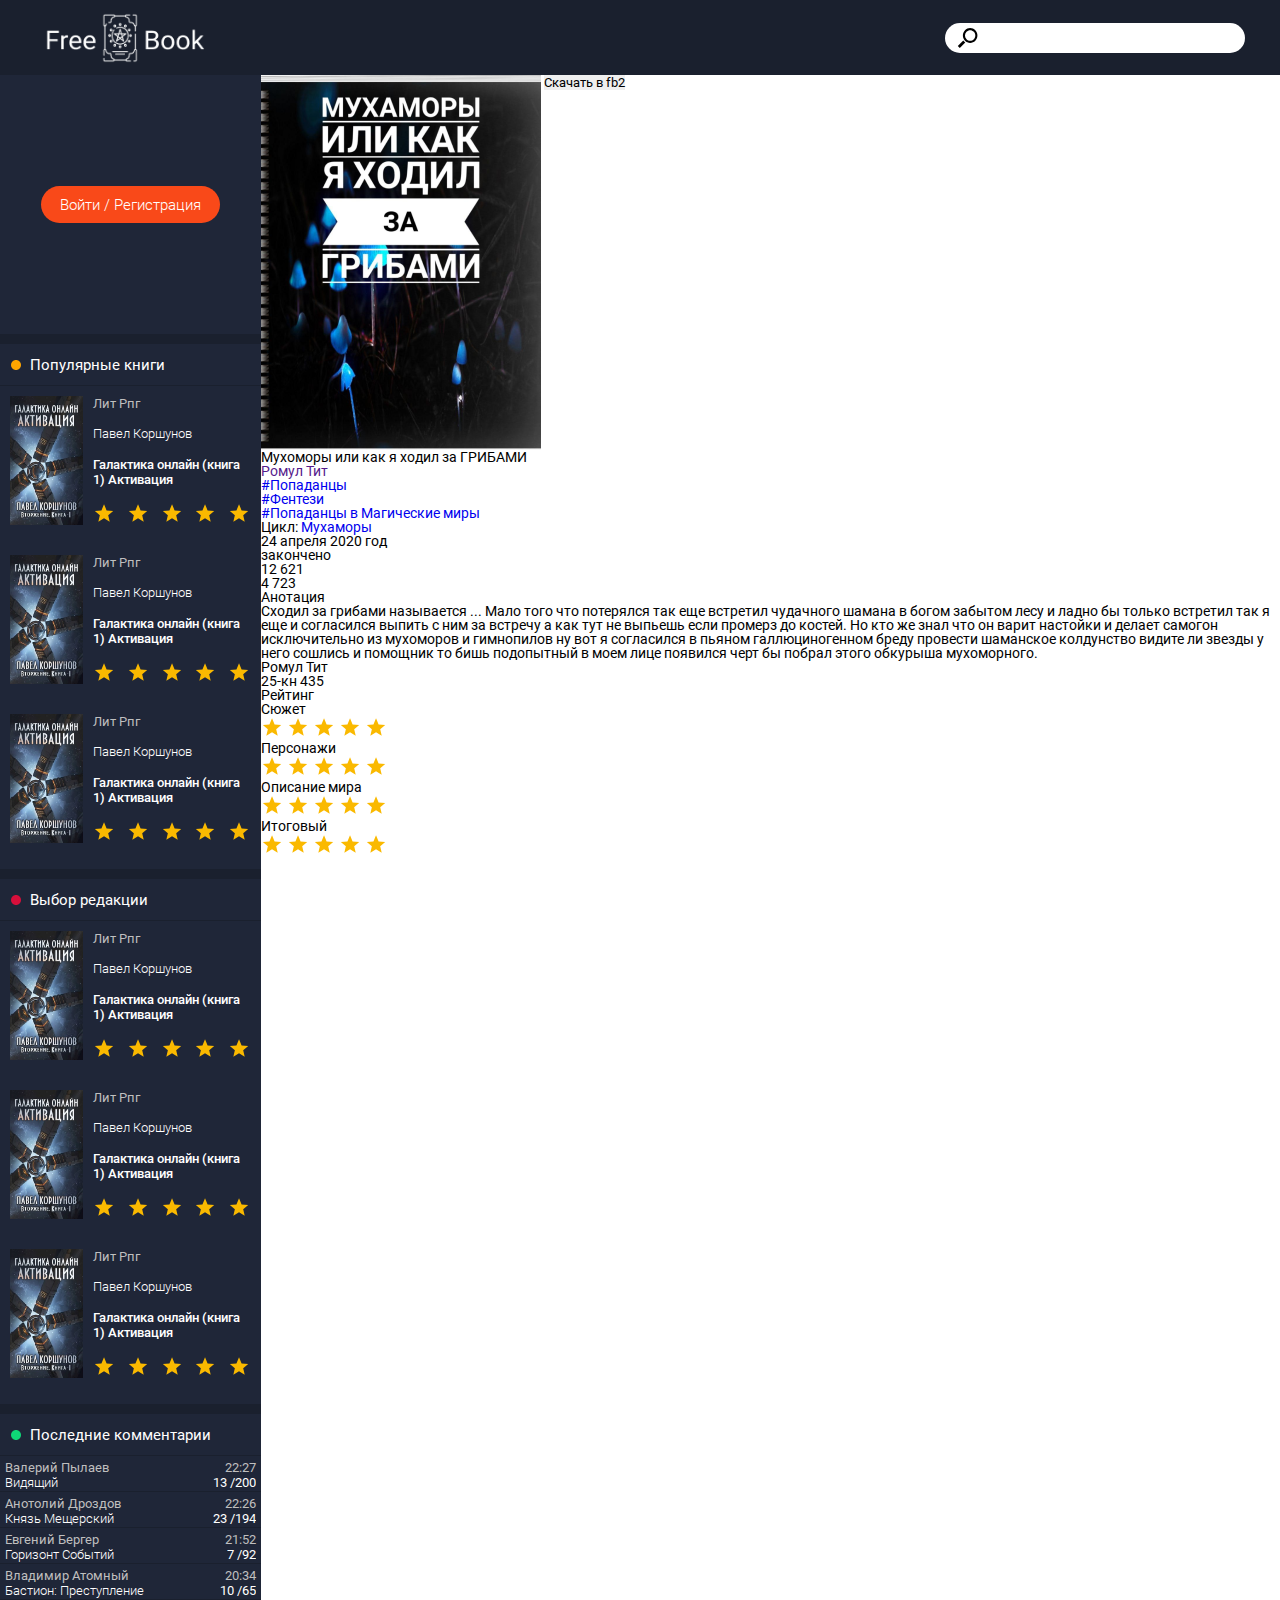
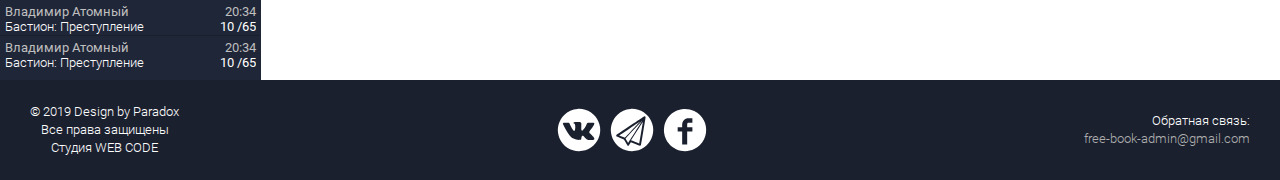
==== book-001.html @ 57c5dab7 "Я ВЕРНУЛСЯ" ====
<!DOCTYPE html>
<html lang="ru">

<head>
    <meta charset="UTF-8">
    <meta name="viewport" content="width=device-width, initial-scale=1.0, maximum-scale=1.0, user-scalable=0">
    <meta http-equiv="X-UA-Compatible" content="ie=edge">
    <link rel="stylesheet" href="css/style.css">
    <title>Free-Book</title>
</head>

<body>
    <div class="wrapper">
        <header class="header">
            <div class="header-panel">
                <div class="header-panel__heading">
                    <a href="#" class="sidebar-btn">
                    </a>
                    <a href="index.html" class="heading-links">
                        <img src="img/logo.png" alt="Логотип Free-Book" width="160px" height="50px">
                    </a>
                </div>
                <div class="header-panel__search">
                    <form action="pyton.py" class="form-search" method="POST">
                        <input type="search" name="search-head" id="search-head" class="inp-form-search">
                        <label for="search-head" class="label-search"><span class="visually-hidden">Поле поиска</span></label>
                    </form>
                </div>
            </div>
        </header>
        <main class="main">
            <aside class="sidebar">
                <div class="user__widget">
                    <a href="sig-in.html" class="login-registration">Войти <span>/</span> Регистрация</a>
                </div>
                <div class="popular-book__widget">
                    <div class="popular-book-box">
                        <h2 class="popular-book__title">
                            Популярные книги
                        </h2>
                    </div>
                    <ul class="popular-book__list">
                        <li class="book-item">
                            <div class="book-cover"><img src="img/content-img/cover_galaxy_online.jpg" width="73" height="129" alt="Обложка книги"></div>
                            <div class="book-desc">
                                <a href="#" class="book-genre__litRpg">Лит Рпг</a>
                                <a href="#" class="author-nick">Павел Коршунов</a>
                                <a href="#" class="book-title">Галактика онлайн (книга 1) Активация</a>
                                <ul class="book-rating">
                                    <!--Потом удалю сделаю норм-->
                                    <li class="star-rating">
                                        <span class="star"></span>
                                    </li>
                                    <li class="star-rating">
                                        <span class="star"></span>
                                    </li>
                                    <li class="star-rating">
                                        <span class="star"></span>
                                    </li>
                                    <li class="star-rating">
                                        <span class="star"></span>
                                    </li>
                                    <li class="star-rating">
                                        <span class="star"></span>
                                    </li>
                                </ul>
                            </div>
                        </li>
                        <li class="book-item">
                            <div class="book-cover"><img src="img/content-img/cover_galaxy_online.jpg" width="73" height="129" alt="Обложка книги"></div>
                            <div class="book-desc">
                                <a href="#" class="book-genre__litRpg">Лит Рпг</a>
                                <a href="#" class="author-nick">Павел Коршунов</a>
                                <a href="#" class="book-title">Галактика онлайн (книга 1) Активация</a>
                                <ul class="book-rating">
                                    <!--Потом удалю сделаю норм-->
                                    <li class="star-rating">
                                        <span class="star"></span>
                                    </li>
                                    <li class="star-rating">
                                        <span class="star"></span>
                                    </li>
                                    <li class="star-rating">
                                        <span class="star"></span>
                                    </li>
                                    <li class="star-rating">
                                        <span class="star"></span>
                                    </li>
                                    <li class="star-rating">
                                        <span class="star"></span>
                                    </li>
                                </ul>
                            </div>
                        </li>
                        <li class="book-item">
                            <div class="book-cover"><img src="img/content-img/cover_galaxy_online.jpg" width="73" height="129" alt="Обложка книги"></div>
                            <div class="book-desc">
                                <a href="#" class="book-genre__litRpg">Лит Рпг</a>
                                <a href="#" class="author-nick">Павел Коршунов</a>
                                <a href="#" class="book-title">Галактика онлайн (книга 1) Активация</a>
                                <ul class="book-rating">
                                    <!--Потом удалю сделаю норм-->
                                    <li class="star-rating">
                                        <span class="star"></span>
                                    </li>
                                    <li class="star-rating">
                                        <span class="star"></span>
                                    </li>
                                    <li class="star-rating">
                                        <span class="star"></span>
                                    </li>
                                    <li class="star-rating">
                                        <span class="star"></span>
                                    </li>
                                    <li class="star-rating">
                                        <span class="star"></span>
                                    </li>
                                </ul>
                            </div>
                        </li>
                    </ul>
                </div>
                <div class="editors-choice__widget">
                    <div class="editors-book-box">
                        <h2 class="editors-choice__title">
                            Выбор редакции
                        </h2>
                    </div>
                    <ul class="editors-choice__list">
                        <li class="book-item">
                            <div class="book-cover"><img src="img/content-img/cover_galaxy_online.jpg" width="73" height="129" alt="Обложка книги"></div>
                            <div class="book-desc">
                                <a href="#" class="book-genre__litRpg">Лит Рпг</a>
                                <a href="#" class="author-nick">Павел Коршунов</a>
                                <a href="#" class="book-title">Галактика онлайн (книга 1) Активация</a>
                                <ul class="book-rating">
                                    <!--Потом удалю сделаю норм-->
                                    <li class="star-rating">
                                        <span class="star"></span>
                                    </li>
                                    <li class="star-rating">
                                        <span class="star"></span>
                                    </li>
                                    <li class="star-rating">
                                        <span class="star"></span>
                                    </li>
                                    <li class="star-rating">
                                        <span class="star"></span>
                                    </li>
                                    <li class="star-rating">
                                        <span class="star"></span>
                                    </li>
                                </ul>
                            </div>
                        </li>
                        <li class="book-item">
                            <div class="book-cover"><img src="img/content-img/cover_galaxy_online.jpg" width="73" height="129" alt="Обложка книги"></div>
                            <div class="book-desc">
                                <a href="#" class="book-genre__litRpg">Лит Рпг</a>
                                <a href="#" class="author-nick">Павел Коршунов</a>
                                <a href="#" class="book-title">Галактика онлайн (книга 1) Активация</a>
                                <ul class="book-rating">
                                    <!--Потом удалю сделаю норм-->
                                    <li class="star-rating">
                                        <span class="star"></span>
                                    </li>
                                    <li class="star-rating">
                                        <span class="star"></span>
                                    </li>
                                    <li class="star-rating">
                                        <span class="star"></span>
                                    </li>
                                    <li class="star-rating">
                                        <span class="star"></span>
                                    </li>
                                    <li class="star-rating">
                                        <span class="star"></span>
                                    </li>
                                </ul>
                            </div>
                        </li>
                        <li class="book-item">
                            <div class="book-cover"><img src="img/content-img/cover_galaxy_online.jpg" width="73" height="129" alt="Обложка книги"></div>
                            <div class="book-desc">
                                <a href="#" class="book-genre__litRpg">Лит Рпг</a>
                                <a href="#" class="author-nick">Павел Коршунов</a>
                                <a href="#" class="book-title">Галактика онлайн (книга 1) Активация</a>
                                <ul class="book-rating">
                                    <!--Потом удалю сделаю норм-->
                                    <li class="star-rating">
                                        <span class="star"></span>
                                    </li>
                                    <li class="star-rating">
                                        <span class="star"></span>
                                    </li>
                                    <li class="star-rating">
                                        <span class="star"></span>
                                    </li>
                                    <li class="star-rating">
                                        <span class="star"></span>
                                    </li>
                                    <li class="star-rating">
                                        <span class="star"></span>
                                    </li>
                                </ul>
                            </div>
                        </li>
                    </ul>
                </div>
                <div class="last-comments__widget">
                    <div class="last-comments-box">
                        <h2 class="last-comments__title">Последние комментарии</h2>
                    </div>
                    <ul class="last-comments__list">
                        <li class="comment-item">
                            <a href="#" class="last-comment-link">
                                <div class="text-author-book">
                                    <span class="author-initials">
                                        Валерий Пылаев
                                    </span>
                                    <span class="comment-book-title">
                                        Видящий
                                    </span>
                                </div>
                                <div class="total-comments">
                                    <time datetime="2020-01-05T22:27" class="time-comment">22:27</time>
                                    <div class="item-comment">
                                        <span class="prime-comments">13 /</span>
                                        <span class="our-comments">200</span>
                                    </div>
                                </div>
                            </a>
                        </li>
                        <li class="comment-item">
                            <a href="#" class="last-comment-link">
                                <div class="text-author-book">
                                    <span class="author-initials">
                                        Анотолий Дроздов
                                    </span>
                                    <span class="comment-book-title">
                                        Князь Мещерский
                                    </span>
                                </div>
                                <div class="total-comments">
                                    <time datetime="2020-01-05T22:27" class="time-comment">22:26</time>
                                    <div class="item-comment">
                                        <span class="prime-comments">23 /</span>
                                        <span class="our-comments">194</span>
                                    </div>
                                </div>
                            </a>
                        </li>
                        <li class="comment-item">
                            <a href="#" class="last-comment-link">
                                <div class="text-author-book">
                                    <span class="author-initials">
                                        Евгений Бергер
                                    </span>
                                    <span class="comment-book-title">
                                        Горизонт Событий
                                    </span>
                                </div>
                                <div class="total-comments">
                                    <time datetime="2020-01-05T22:27" class="time-comment">21:52</time>
                                    <div class="item-comment">
                                        <span class="prime-comments">7 /</span>
                                        <span class="our-comments">92</span>
                                    </div>
                                </div>
                            </a>
                        </li>
                        <li class="comment-item">
                            <a href="#" class="last-comment-link">
                                <div class="text-author-book">
                                    <span class="author-initials">
                                        Владимир Атомный
                                    </span>
                                    <span class="comment-book-title">
                                        Бастион: Преступление
                                    </span>
                                </div>
                                <div class="total-comments">
                                    <time datetime="2020-01-05T22:27" class="time-comment">20:34</time>
                                    <div class="item-comment">
                                        <span class="prime-comments">10 /</span>
                                        <span class="our-comments">65</span>
                                    </div>
                                </div>
                            </a>
                        </li>
                        <li class="comment-item">
                            <a href="#" class="last-comment-link">
                                <div class="text-author-book">
                                    <span class="author-initials">
                                        Владимир Атомный
                                    </span>
                                    <span class="comment-book-title">
                                        Бастион: Преступление
                                    </span>
                                </div>
                                <div class="total-comments">
                                    <time datetime="2020-01-05T22:27" class="time-comment">20:34</time>
                                    <div class="item-comment">
                                        <span class="prime-comments">10 /</span>
                                        <span class="our-comments">65</span>
                                    </div>
                                </div>
                            </a>
                        </li>
                        <li class="comment-item">
                            <a href="#" class="last-comment-link">
                                <div class="text-author-book">
                                    <span class="author-initials">
                                        Владимир Атомный
                                    </span>
                                    <span class="comment-book-title">
                                        Бастион: Преступление
                                    </span>
                                </div>
                                <div class="total-comments">
                                    <time datetime="2020-01-05T22:27" class="time-comment">20:34</time>
                                    <div class="item-comment">
                                        <span class="prime-comments">10 /</span>
                                        <span class="our-comments">65</span>
                                    </div>
                                </div>
                            </a>
                        </li>
                    </ul>
                </div>

            </aside>
            <section class="book-panel">
                <div class="book-panel__detail-info-book">
                    <div class="book-panel__cover-book">
                        <a href="#" class="book-panel__link-cover">
                            <img class="book-panel__img-cover" src="img/content-img/muhomor.png"></img>
                        </a>
                        <button class="book-panel__button-download">Скачать в fb2</button>
                    </div>
                    <div class="book-panel__detail-inner-info">
                        <h1 class="book-panel__book-title">Мухоморы или как я ходил за ГРИБАМИ</h1>
                        <a href="" class="book-panel__book-author">Ромул Тит</a>
                        <ul class="book-panel__ul-genres-tags">
                            <li class="book-panel__li-tag-popadanci"><a href="#" class="book-panel__link-tag-popadanci">#Попаданцы</a></li>
                            <li class="book-panel__li-tag-fantasy"><a href="#" class="book-panel__link-tag-fantasy">#Фентези</a></li>
                            <li class="book-panel__li-tag-magicworld"><a href="#" class="book-panel__link-tag-magicworld">#Попаданцы в Магические миры </a></li>
                        </ul>
                        <ul class="book-panel__ul-book-info">
                            <li class="book-panel__li-cycle"></li>
                                <span class="book-panel__span-text">Цикл:</span>
                                <a href="#" class="book-panel__link-book-cycle">Мухаморы</a>
                            </li>
                            <li class="book-panel__li-publication-date">
                                <span class="book-panel__span-publication-date">24  апреля 2020 год</span>
                            </li>
                        </ul>
                        <ul class="book-panel__ul-stats">
                            <li class="book-panel__li-book-status">
                                <span class="book-panel__span-book-status">закончено</span>
                            </li>
                            <li class="book-panel__li-browsing-book">
                                <span class="book-panel__span-browsing-book">12 621</span>
                            </li>
                            <li class="book-panel__li-like-book">
                                <span class="book-panel__span-like-book">4 723</span>
                            </li>
                        </ul>
                        <div class="book-panel__annotation-book">
                            <h2 class="book-panel__annotation-title">Анотация</h2>
                            <div class="book-panel__annotation-text">
                                <p class="book-panel__annotation-text-content">
                                    Сходил за грибами называется ... Мало того что потерялся так
                                    еще встретил чудачного шамана в богом забытом лесу и ладно
                                    бы только встретил так я еще и согласился выпить с ним
                                    за встречу а как тут не выпьешь если промерз до костей.
                                    Но кто же знал что он варит настойки и делает самогон
                                    исключительно из мухоморов и гимнопилов ну вот я согласился
                                    в пьяном галлюциногенном бреду провести шаманское колдунство
                                    видите ли звезды у него сошлись и помощник то бишь подопытный
                                    в моем лице появился черт бы побрал этого обкурыша мухоморного.
                                </p>
                            </div>
                        </div>
                    </div>
                </div>
                <div class="book-panel__aside-author-panel">
                    <div class="book-panel__aside-author-profile">
                        <div class="book-panel__author-profile-name">
                            <h2 class="book-panel__author-title-name">
                                Ромул Тит
                            </h2>
                            <div class="book-panel__author-profile-stats">
                                <span class="book-panel__author-number-book">25-кн</span>
                                <span class="book-panel__author-rating">435</span>
                            </div>
                        </div>
                    </div>
                    <div class="book-panel__aside-rating-book">
                        <h2 class="book-panel__title-rating-book">Рейтинг</h2>
                        <ul class="book-panel__ul-overall-roting">
                            <li class="book-panel__li-plot-book">
                                <h3 class="book-panel__title-plot-book">Сюжет</h3>
                                <ul class="book-panel__plot-book-star">
                                    <li class="star-rating">
                                        <span class="star"></span>
                                    </li>
                                    <li class="star-rating">
                                        <span class="star"></span>
                                    </li>
                                    <li class="star-rating">
                                        <span class="star"></span>
                                    </li>
                                    <li class="star-rating">
                                        <span class="star"></span>
                                    </li>
                                    <li class="star-rating">
                                        <span class="star"></span>
                                    </li>
                                </ul>
                            </li>
                            <li class="book-panel__li-personage-book">
                                <h3 class="book-panel__title-personage-book">Персонажи</h3>
                                <ul class="book-panel__personage-book-star">
                                    <li class="star-rating">
                                        <span class="star"></span>
                                    </li>
                                    <li class="star-rating">
                                        <span class="star"></span>
                                    </li>
                                    <li class="star-rating">
                                        <span class="star"></span>
                                    </li>
                                    <li class="star-rating">
                                        <span class="star"></span>
                                    </li>
                                    <li class="star-rating">
                                        <span class="star"></span>
                                    </li>
                                </ul>
                            </li>
                            <li class="book-panel__li-specification-world">
                                <h3 class="book-panel__title-specification-world">Описание мира</h3>
                                <ul class="book-panel__specification-world-book">
                                    <li class="star-rating">
                                        <span class="star"></span>
                                    </li>
                                    <li class="star-rating">
                                        <span class="star"></span>
                                    </li>
                                    <li class="star-rating">
                                        <span class="star"></span>
                                    </li>
                                    <li class="star-rating">
                                        <span class="star"></span>
                                    </li>
                                    <li class="star-rating">
                                        <span class="star"></span>
                                    </li>
                                </ul>
                            </li>
                            <li class="book-panel__li-final-rating">
                                <h3 class="book-panel__title-final-rating">Итоговый</h3>
                                <ul class="book-panel__final-rating-book">
                                    <li class="star-rating">
                                        <span class="star"></span>
                                    </li>
                                    <li class="star-rating">
                                        <span class="star"></span>
                                    </li>
                                    <li class="star-rating">
                                        <span class="star"></span>
                                    </li>
                                    <li class="star-rating">
                                        <span class="star"></span>
                                    </li>
                                    <li class="star-rating">
                                        <span class="star"></span>
                                    </li>
                                </ul>
                            </li>
                        </ul>
                    </div>
                </div>
            </section>
        </main>
        <footer class="footer">
            <div class="container">
                <div class="footer-panel__copyright">
                    <p class="copyright-text">© 2019 Design by Paradox</p>
                    <p class="copyright-text">Все права защищены</p>
                    <p class="copyright-text">Студия WEB CODE</p>
                </div>
                <div class="footer-panel__social">
                    <ul class="social-icon">
                        <li class="social-icon-li footer-social">
                            <a href="" class="footer-social-icon__vk">
                                <span class="visually-hidden">Иконка Вконтакте</span>
                            </a>
                        </li>
                        <li class="social-icon-li footer-social">
                            <a href="" class="footer-social-icon__telegram">
                                <span class="visually-hidden">Иконка Телеграм</span>
                            </a>
                        </li>
                        <li class="social-icon-li footer-social">
                            <a href="" class="footer-social-icon__facebook">
                                <span class="visually-hidden">Иконка Фейсбук</span>
                            </a>
                        </li>
                    </ul>
                </div>
                <div class="footer-panel__feedback">
                    <p class="feedback-text">
                        Обратная связь:
                    </p>
                    <a href="free-book-admin@gmail.com" class="feedback-mail">free-book-admin@gmail.com</a>
                </div>
            </div>
        </footer>
    </div>
    <script type="text/javascript" src="js/jquery-3.4.1.min.js"></script>
</body>

</html>
---- css/style.css ----
@charset "UTF-8";@font-face{font-family:"Roboto";font-style:normal;font-weight:300;src:url("../fonts/roboto-v20-cyrillic_latin-300.eot");src:local("Roboto Light"),local("Roboto-Light"),url("../fonts/roboto-v20-cyrillic_latin-300.eot?#iefix") format("embedded-opentype"),url("../fonts/roboto-v20-cyrillic_latin-300.woff2") format("woff2"),url("../fonts/roboto-v20-cyrillic_latin-300.woff") format("woff"),url("../fonts/roboto-v20-cyrillic_latin-300.ttf") format("truetype"),url("../fonts/roboto-v20-cyrillic_latin-300.svg#Roboto") format("svg")}@font-face{font-family:"Roboto";font-style:normal;font-weight:400;src:url("../fonts/roboto-v20-cyrillic_latin-regular.eot");src:local("Roboto"),local("Roboto-Regular"),url("../fonts/roboto-v20-cyrillic_latin-regular.eot?#iefix") format("embedded-opentype"),url("../fonts/roboto-v20-cyrillic_latin-regular.woff2") format("woff2"),url("../fonts/roboto-v20-cyrillic_latin-regular.woff") format("woff"),url("../fonts/roboto-v20-cyrillic_latin-regular.ttf") format("truetype"),url("../fonts/roboto-v20-cyrillic_latin-regular.svg#Roboto") format("svg")}@font-face{font-family:"Roboto";font-style:normal;font-weight:500;src:url("../fonts/roboto-v20-cyrillic_latin-500.eot");src:local("Roboto Medium"),local("Roboto-Medium"),url("../fonts/roboto-v20-cyrillic_latin-500.eot?#iefix") format("embedded-opentype"),url("../fonts/roboto-v20-cyrillic_latin-500.woff2") format("woff2"),url("../fonts/roboto-v20-cyrillic_latin-500.woff") format("woff"),url("../fonts/roboto-v20-cyrillic_latin-500.ttf") format("truetype"),url("../fonts/roboto-v20-cyrillic_latin-500.svg#Roboto") format("svg")}@font-face{font-family:"Roboto";font-style:normal;font-weight:700;src:url("../fonts/roboto-v20-cyrillic_latin-700.eot");src:local("Roboto Bold"),local("Roboto-Bold"),url("../fonts/roboto-v20-cyrillic_latin-700.eot?#iefix") format("embedded-opentype"),url("../fonts/roboto-v20-cyrillic_latin-700.woff2") format("woff2"),url("../fonts/roboto-v20-cyrillic_latin-700.woff") format("woff"),url("../fonts/roboto-v20-cyrillic_latin-700.ttf") format("truetype"),url("../fonts/roboto-v20-cyrillic_latin-700.svg#Roboto") format("svg")}*{padding:0;margin:0;border:0}*,:after,:before{-webkit-box-sizing:border-box;box-sizing:border-box}:active,:focus{outline:none}a:active,a:focus{outline:none}aside,footer,header,nav{display:block}body,html{height:100%;width:100%;font-size:100%;line-height:1;font-size:14px;-ms-text-size-adjust:100%;-moz-text-size-adjust:100%;-webkit-text-size-adjust:100%;font-family:"Roboto",Arial,sans-serif}button,input,textarea{font-family:inherit}input::-ms-clear{display:none}button{cursor:pointer}button::-moz-focus-inner{padding:0;border:0}a,a:visited{text-decoration:none}a:hover{text-decoration:none}ul li{list-style:none}img{vertical-align:top}h1,h2,h3,h4,h5,h6{font-size:inherit;font-weight:400}.visually-hidden{position:absolute;clip:rect(0 0 0 0);width:1px;height:1px;margin:-1px;border-bottom:1px}.wrapper{overflow:hidden;min-height:100%}.container{display:-webkit-box;display:-ms-flexbox;display:flex;-webkit-box-pack:justify;-ms-flex-pack:justify;justify-content:space-between;-webkit-box-align:center;-ms-flex-align:center;align-items:center;max-width:1775;width:1240px;padding:0px 10px}@media (max-width:495px){.container{display:-webkit-box;display:-ms-flexbox;display:flex;-webkit-box-orient:vertical;-webkit-box-direction:normal;-ms-flex-direction:column;flex-direction:column}.container .footer-panel__copyright{padding:10px 0 10px 0}.container .footer-panel__feedback{display:-webkit-box;display:-ms-flexbox;display:flex;-ms-flex-wrap:wrap;flex-wrap:wrap;-webkit-box-orient:vertical;-webkit-box-direction:normal;-ms-flex-flow:column;flex-flow:column;-webkit-box-align:center;-ms-flex-align:center;align-items:center;padding:10px 0 10px 0}}.header-panel{width:100%;min-height:75px;display:-webkit-box;-webkit-box-pack:justify;-ms-flex-pack:justify;justify-content:space-between;-ms-flex-wrap:wrap;flex-wrap:wrap;background-color:#1A202E}.header-panel__heading{display:-webkit-box;display:-ms-flexbox;display:flex;-webkit-box-align:center;-ms-flex-align:center;align-items:center;margin:0 0 0 3.5%}.header-panel__search{display:-webkit-box;display:-ms-flexbox;display:flex;-webkit-box-align:center;-ms-flex-align:center;align-items:center;margin:0 2.7% 0 0}@media (max-width:530px){.header-panel__heading{display:-webkit-box;-webkit-box-pack:center;-ms-flex-pack:center;justify-content:center;margin:0 auto;width:100%;height:100%;padding:20px 0 10px 0}.header-panel__search{display:-webkit-box;display:-ms-flexbox;display:flex;-webkit-box-pack:center;-ms-flex-pack:center;justify-content:center;-ms-flex-wrap:wrap;flex-wrap:wrap;margin:0 auto;padding:10px 0 20px 0}}.heading-links{color:#fff;font-size:30px}.inp-form-search{width:300px;min-height:30px;border-radius:20px;font-size:15px;padding:0 0 0 40px;color:#000;background-color:#fff;vertical-align:baseline;cursor:pointer;background-image:url("../img/icon-svg/search-icon.svg");background-repeat:no-repeat;background-size:15% 85%}.main{display:-webkit-box;display:-ms-flexbox;display:flex}.sidebar-btn{display:none;width:30px;height:30px;background-color:#ff0000;position:relative;left:0px;top:0;border-radius:20px;font-size:15px;color:#fff}.sidebar-active{-webkit-transform:translateX(0%);-ms-transform:translateX(0%);transform:translateX(0%)}@media (max-width:1030px){.sidebar{position:fixed;top:0;left:0;width:300px;height:100%;display:-webkit-box;display:-ms-flexbox;display:flex;-webkit-box-align:center;-ms-flex-align:center;align-items:center;-webkit-box-orient:vertical;-webkit-box-direction:normal;-ms-flex-direction:column;flex-direction:column;background-color:#656565;overflow:hidden;-webkit-transition:1s ease;-o-transition:1s ease;transition:1s ease;-webkit-transform:translateX(-100%);-ms-transform:translateX(-100%);transform:translateX(-100%)}.sidebar-btn{display:block}}.sidebar{display:-webkit-box;display:-ms-flexbox;display:flex;-webkit-box-orient:vertical;-webkit-box-direction:normal;-ms-flex-direction:column;flex-direction:column;overflow:hidden;-webkit-box-flex:0;-ms-flex:0 0 20.4%;flex:0 0 20.4%;min-height:1600px;background-color:#1A202E}.user__widget{display:-webkit-box;display:-ms-flexbox;display:flex;-webkit-box-pack:center;-ms-flex-pack:center;justify-content:center;-webkit-box-align:center;-ms-flex-align:center;align-items:center;min-height:259px;width:100%;background-color:#1F2638}.login-registration{padding:9.5px 19px;background-color:#F94919;border-radius:20px;font-size:15px;line-height:18px;font-weight:300;color:#fff}.login-registration:hover{background-color:#c92800;-webkit-transition:all 0.5s ease;-o-transition:all 0.5s ease;transition:all 0.5s ease}.login-registration:active{background-color:#ff0000;-webkit-transition:all 0.3s ease;-o-transition:all 0.3s ease;transition:all 0.3s ease;color:#e6e6e6}.user-link{display:-webkit-box;display:-ms-flexbox;display:flex;-webkit-box-orient:vertical;-webkit-box-direction:normal;-ms-flex-direction:column;flex-direction:column;-ms-flex-wrap:wrap;flex-wrap:wrap;padding:0px 0 0 45px}.user-link li:first-child{padding:0 0 0 0}.user-link li{position:relative;padding:19px 0 0 0}.link-add-book,.link-exit,.link-library,.link-message,.link-profile{font-family:"Roboto",Arial,sans-serif;font-weight:300;font-size:20px;line-height:23px;color:#fff}.link-add-book:hover,.link-exit:hover,.link-library:hover,.link-message:hover,.link-profile:hover{color:#1fcaff;-webkit-transition:all 0.5s ease;-o-transition:all 0.5s ease;transition:all 0.5s ease}.link-add-book:active,.link-exit:active,.link-library:active,.link-message:active,.link-profile:active{color:#53576cc4;-webkit-transition:all 0.5s ease;-o-transition:all 0.5s ease;transition:all 0.5s ease}.link-profile:before{content:"";position:absolute;display:block;background-image:url("../img/icon-svg/user-icon.svg");background-repeat:no-repeat;background-size:32px 35px;width:32px;height:35px;top:-6px;left:-45px;z-index:10}.link-message:before{content:"";position:absolute;display:block;background-image:url("../img/icon-svg/message-icon.svg");background-repeat:no-repeat;background-size:32px 35px;width:32px;height:35px;top:14px;left:-45px;z-index:10}.link-library:before{content:"";position:absolute;display:block;background-image:url("../img/icon-svg/book-icon.svg");background-repeat:no-repeat;background-size:32px 35px;width:32px;height:35px;top:14px;left:-45px;z-index:10}.link-add-book:before{content:"";position:absolute;display:block;background-image:url("../img/icon-svg/add-book-icon.svg");background-repeat:no-repeat;background-size:32px 35px;width:32px;height:35px;top:13px;left:-45px;z-index:10}.link-exit:before{content:"";position:absolute;display:block;background-image:url("../img/icon-svg/exit.svg");background-repeat:no-repeat;background-size:32px 35px;width:32px;height:35px;top:14px;left:-45px;z-index:10}.popular-book__widget{display:-webkit-box;display:-ms-flexbox;display:flex;-webkit-box-orient:vertical;-webkit-box-direction:normal;-ms-flex-direction:column;flex-direction:column;width:100%;min-height:525px;background-color:#1F2638;margin:10px 0 0 0}.popular-book .popular-book-box{position:relative}.popular-book__title{border-bottom:1.5px solid #1A202E;font-family:"Roboto",Arial,sans-serif;color:#fff;font-size:15px;line-height:18px;padding:12px 0 11px 30px}.popular-book__list{margin:10px 0 0 10px}.book-item{display:-webkit-box;display:-ms-flexbox;display:flex;-webkit-box-orient:horizontal;-webkit-box-direction:normal;-ms-flex-direction:row;flex-direction:row;margin:0 0 30px 0}.book-item:nth-child(3){margin:0 0 26px 0}.book-desc{display:-webkit-box;display:-ms-flexbox;display:flex;-webkit-box-orient:vertical;-webkit-box-direction:normal;-ms-flex-direction:column;flex-direction:column;-webkit-box-pack:justify;-ms-flex-pack:justify;justify-content:space-between;padding:0 10px 0 10px}.book-genre__litRpg{font-family:"Roboto",Arial,sans-serif;color:#bfbfbf;font-size:13px;line-height:15px}.popular-book-box{background-image:url("../img/icon-svg/orange-ellipse.svg");background-repeat:no-repeat;background-position:11px center}.author-nick{font-family:"Roboto",Arial,sans-serif;color:#fff;font-size:13px;line-height:15px;font-weight:300}.book-title{font-family:"Roboto",Arial,sans-serif;color:#fff;font-size:13px;line-height:15px;font-weight:500}.book-rating{display:-webkit-box;display:-ms-flexbox;display:flex;-webkit-box-pack:justify;-ms-flex-pack:justify;justify-content:space-between;-webkit-box-orient:horizontal;-webkit-box-direction:normal;-ms-flex-direction:row;flex-direction:row}.star-rating{position:relative;display:inline-block;width:23px;height:23px}.star{content:"";position:absolute;display:block;background-image:url("../img/icon-svg/star-icon.svg");background-repeat:no-repeat;background-size:23px 23px;width:23px;height:23px}.editors-choice__widget{display:-webkit-box;display:-ms-flexbox;display:flex;-webkit-box-orient:vertical;-webkit-box-direction:normal;-ms-flex-direction:column;flex-direction:column;width:100%;min-height:525px;background-color:#1F2638;margin:10px 0 0 0}.editors-choice__title{border-bottom:1.5px solid #1A202E;font-family:"Roboto",Arial,sans-serif;color:#fff;font-size:15px;line-height:18px;padding:12px 0 11px 30px}.editors-choice__list{margin:10px 0 0 10px}.editors-book-box{background-image:url("../img/icon-svg/red-ellipse.svg");background-repeat:no-repeat;background-position:11px center}.last-comments__widget{display:-webkit-box;display:-ms-flexbox;display:flex;-webkit-box-orient:vertical;-webkit-box-direction:normal;-ms-flex-direction:column;flex-direction:column;overflow:hidden;width:100%;min-height:259px;background-color:#1F2638;margin:10px 0 0 0}.last-comments__title{border-bottom:1.5px solid #1A202E;font-family:"Roboto",Arial,sans-serif;color:#fff;font-size:15px;line-height:18px;padding:12px 0 11px 30px}.last-comments-box{background-image:url("../img/icon-svg/green-ellipse.svg");background-repeat:no-repeat;background-position:11px center}.comment-item{padding:3.5px 5px 1.6px 5px;border-bottom:1px solid #1A202E}.comment-item:last-child{border-bottom:none;padding:3.5px 5px 10px 5px}.comment-item:hover{background-color:#252E47;-webkit-transition:all 0.5s ease;-o-transition:all 0.5s ease;transition:all 0.5s ease}.last-comment-link{display:-webkit-box;display:-ms-flexbox;display:flex;-webkit-box-pack:justify;-ms-flex-pack:justify;justify-content:space-between}.text-author-book{display:-webkit-box;display:-ms-flexbox;display:flex;-webkit-box-orient:vertical;-webkit-box-direction:normal;-ms-flex-direction:column;flex-direction:column}.author-initials{font-family:"Roboto",Arial,sans-serif;color:#bfbfbf;font-size:13px;line-height:15px}.comment-book-title{font-family:"Roboto",Arial,sans-serif;color:#fff;font-size:13px;line-height:15px;font-weight:300}.total-comments{display:-webkit-box;display:-ms-flexbox;display:flex;-webkit-box-orient:vertical;-webkit-box-direction:normal;-ms-flex-direction:column;flex-direction:column;-webkit-box-align:end;-ms-flex-align:end;align-items:flex-end}.time-comment{font-family:"Roboto",Arial,sans-serif;color:#bfbfbf;font-size:13px;line-height:15px}.item-comment{display:-webkit-box;display:-ms-flexbox;display:flex;-webkit-box-orient:horizontal;-webkit-box-direction:normal;-ms-flex-direction:row;flex-direction:row;-ms-flex-wrap:wrap;flex-wrap:wrap;overflow:hidden}.item-comment .prime-comments{font-family:"Roboto",Arial,sans-serif;color:#fff;font-size:13px;line-height:15px}.item-comment .our-comments{font-family:"Roboto",Arial,sans-serif;color:#fff;font-size:13px;line-height:15px}.book-content{display:-webkit-box;display:-ms-flexbox;display:flex;-webkit-box-flex:1;-ms-flex:1 1 auto;flex:1 1 auto;-webkit-box-orient:vertical;-webkit-box-direction:normal;-ms-flex-direction:column;flex-direction:column}.book-content__filter{width:100%;border-bottom:1px solid #000}.book-content__library{width:100%;height:100%;display:-webkit-box;display:-ms-flexbox;display:flex;-webkit-box-orient:vertical;-webkit-box-direction:normal;-ms-flex-direction:column;flex-direction:column;-webkit-box-align:center;-ms-flex-align:center;align-items:center;-ms-flex-wrap:wrap;flex-wrap:wrap;background-color:#EEF1F8}@media (max-width:320px){.book-content{max-width:320px}}.catalog-book{display:-webkit-box;display:-ms-flexbox;display:flex;-webkit-box-pack:center;-ms-flex-pack:center;justify-content:center;-webkit-box-orient:horizontal;-webkit-box-direction:normal;-ms-flex-direction:row;flex-direction:row;-ms-flex-wrap:wrap;flex-wrap:wrap;padding:35px 35px 0 35px}@media (max-width:360px){.catalog-book{padding:35px 0px 0 0px}}@media (max-width:375px){.catalog-book{padding:35px 0px 0 0px}}@media (max-width:398px){.catalog-book{padding:35px 0px 0 0px}}.book-card-li{position:relative;padding:3px;border:1px solid #eaeaea;display:-webkit-box;display:-ms-flexbox;display:flex;-webkit-box-align:center;-ms-flex-align:center;align-items:center;-webkit-box-orient:vertical;-webkit-box-direction:normal;-ms-flex-direction:column;flex-direction:column;-ms-flex-wrap:wrap;flex-wrap:wrap;margin:0 2% 3% 0}.book-card-li:focus-within,.book-card-li:hover{-webkit-box-shadow:0px 10px 25px 0 rgba(41,52,73,0.5);box-shadow:0px 10px 25px 0 rgba(41,52,73,0.5);-webkit-transition:all 0.3s ease;-o-transition:all 0.3s ease;transition:all 0.3s ease}.book-card-li::last-child{margin:0 0 0 0}.book-card-li .annotation-book{display:none}@media (max-width:360px){.book-card-li{margin:0 5% 3% 0}}@media (max-width:375px){.book-card-li{margin:0 4% 3% 0}}@media (max-width:398px){.book-card-li{margin:0 4% 3% 0}}@media (max-width:400px){.book-card-li{margin:0 5% 3% 0}}@media (max-width:414px){.book-card-li{margin:0 5% 3% 0}}@media (max-width:320px){.book-card-li{margin:0 2% 3% 2%}}.book-card-li:focus-within .annotation-book,.book-card-li:hover .annotation-book{display:-webkit-box;display:-ms-flexbox;display:flex;-webkit-transition:all 0.4s ease;-o-transition:all 0.4s ease;transition:all 0.4s ease;background-color:#EEF1F8}.annotation-book{position:absolute;text-align:center;-ms-flex-wrap:wrap;flex-wrap:wrap;width:146px;height:200px;top:20px;left:0;z-index:10}.annotation-book .annotation-text{font-family:"Roboto",Arial,sans-serif;font-size:11.5px;color:#424242;line-height:13px;padding:2px 2px 0 3px}.personal-book-rating{display:-webkit-box;display:-ms-flexbox;display:flex;-webkit-box-pack:justify;-ms-flex-pack:justify;justify-content:space-between;-webkit-box-orient:horizontal;-webkit-box-direction:normal;-ms-flex-direction:row;flex-direction:row;padding:0 0 5px 0}.personal-book-rating-li{position:relative;display:inline-block;width:18px;height:18px}.star-rating-content{content:"";position:absolute;display:block;background-image:url("../img/icon-svg/star-icon.svg");background-repeat:no-repeat;background-size:18px 18px;width:18px;height:18px}.title-and-author{display:-webkit-box;display:-ms-flexbox;display:flex;-webkit-box-orient:vertical;-webkit-box-direction:normal;-ms-flex-direction:column;flex-direction:column;-ms-flex-wrap:wrap;flex-wrap:wrap;-webkit-box-pack:center;-ms-flex-pack:center;justify-content:center;text-align:center}.title-link{padding:4px 0 4px 0}.title-link .title-book{font-family:"Roboto",Arial,sans-serif;color:#4B8091;font-size:14px;line-height:16px;font-weight:300}.author-book-link .title-author{font-family:"Roboto",Arial,sans-serif;color:#000;font-size:14px;line-height:16px;font-weight:300}.filter-control-form{display:-webkit-box;display:-ms-flexbox;display:flex;-webkit-box-orient:horizontal;-webkit-box-direction:normal;-ms-flex-direction:row;flex-direction:row;-webkit-box-pack:justify;-ms-flex-pack:justify;justify-content:space-between;-webkit-box-align:center;-ms-flex-align:center;align-items:center;padding:21px 0 25px 30px;background-color:#E7E9ED}@media (max-width:360px){.filter-control-form{padding:21px 0 25px 0px}}@media (max-width:414px){.filter-control-form{padding:21px 0 25px 0px}}@media (max-width:415px){.filter-control-form{padding:21px 0 25px 0px}}.primary-filter-control{display:-webkit-box;display:-ms-flexbox;display:flex;-webkit-box-orient:horizontal;-webkit-box-direction:normal;-ms-flex-direction:row;flex-direction:row;-ms-flex-wrap:wrap;flex-wrap:wrap;-webkit-box-align:center;-ms-flex-align:center;align-items:center}@media (max-width:360px){.primary-filter-control{padding:0 0 0 20px}}@media (max-width:414px){.primary-filter-control{padding:0 0 0 20px}}.general-style-select{display:block;background:none;border:1px solid #ccc;border-radius:10px;-webkit-appearance:none;-moz-appearance:none;appearance:none;font-family:inherit;font-size:14px;line-height:18px;color:#000;font-weight:300}.genre-control-box{margin:0 15px 0px 0}@media (max-width:360px){.genre-control-box{margin:0 15px 15px 0}}@media (max-width:375px){.genre-control-box{margin:0 15px 15px 0}}@media (max-width:398px){.genre-control-box{margin:0 15px 15px 0}}@media (max-width:400px){.genre-control-box{margin:0 15px 15px 0}}@media (max-width:414px){.genre-control-box{margin:0 15px 15px 0}}@media (max-width:600px){.genre-control-box{margin:0 15px 15px 0}}@media (max-width:640px){.genre-control-box{margin:0 15px 15px 0}}.published-control-box{margin:0 15px 0 0}.status-control-box{margin:0 15px 0px 0}@media (max-width:360px){.status-control-box{margin:0 15px 15px 0}}@media (max-width:375px){.status-control-box{margin:0 15px 15px 0}}@media (max-width:398px){.status-control-box{margin:0 15px 15px 0}}@media (max-width:400px){.status-control-box{margin:0 15px 15px 0}}@media (max-width:414px){.status-control-box{margin:0 15px 15px 0}}@media (max-width:600px){.status-control-box{margin:0 15px 15px 0}}@media (max-width:640px){.status-control-box{margin:0 15px 15px 0}}.genre-control{padding:8px 60px 8px 10px}.published-control{padding:8px 20px 8px 10px}.status-control{padding:8px 15px 8px 10px}.btn-more-sittings{position:relative;margin:0 50px 0 0}.btn-more-sittings:before{content:"";position:absolute;background-image:url("../img/icon-svg/settings-search.svg");background-repeat:no-repeat;background-size:30px 30px;width:30px;height:30px;top:-14px;right:-10px}@media (max-width:375px){.btn-more-sittings:before{top:38px;right:-5px;margin:0 0 0 0}}@media (max-width:405px){.btn-more-sittings:before{top:38px;right:25px;margin:0 0 0 0}}@media (width:320px){.btn-more-sittings:before{top:-38px;right:-20px;margin:0 0 0 0}}@media (max-width:360px){.btn-more-sittings{top:37px;right:-20px;margin:0 0 0 0}}@media (max-width:375px){.btn-more-sittings{top:23px;right:55px;margin:0 0 0 0}}@media (max-width:398px){.btn-more-sittings{top:23px;right:35px;margin:0 0 0 0}}@media (max-width:400px){.btn-more-sittings{top:23px;right:35px;margin:0 0 0 0}}@media (max-width:414px){.btn-more-sittings{top:-27px;right:35px;margin:0 0 0 0}}.title-result{width:100%;display:-webkit-box;display:-ms-flexbox;display:flex;-webkit-box-align:center;-ms-flex-align:center;align-items:center;padding:18px 0 22px 33px;background-color:#EEF1F8}.caption-about-result{font-family:"Roboto",Arial,sans-serif;font-size:25px;line-height:29px;color:#000}.subtitle-found-books{font-family:"Roboto",Arial,sans-serif;font-weight:300;font-size:15px;line-height:18px;color:#000;padding:7px 0 0 0}.pagination-books{display:-webkit-box;display:-ms-flexbox;display:flex;-webkit-box-orient:horizontal;-webkit-box-direction:normal;-ms-flex-direction:row;flex-direction:row;-webkit-box-align:center;-ms-flex-align:center;align-items:center;margin:30px 0 30px 0px}.pagination-books .pagination-link{font-family:"Roboto",Arial,sans-serif;font-size:20px;line-height:23px;color:#000;padding:8px 14px;border:1px solid #656565;background-color:#E2E5EC;font-weight:300}.pagination-books .pagination-link:hover{background-color:#41495e56;color:#000;-webkit-transition:all 0.3s ease;-o-transition:all 0.3s ease;transition:all 0.3s ease}@media (max-width:360px){.pagination-books .pagination-link{font-size:15px;padding:5px 10px}}@media (max-width:375px){.pagination-books .pagination-link{font-size:15px;padding:6px 12px}}@media (max-width:414px){.pagination-books .pagination-link{font-size:15px;padding:6px 12px}}@media (max-width:460px){.pagination-books .pagination-link{font-size:15px;padding:6px 12px}}@media (max-width:320px){.pagination-books .pagination-link{font-size:13px;padding:4px 9px}}.pagination-books .pagination-link-active{font-family:"Roboto",Arial,sans-serif;font-size:20px;line-height:23px;color:#fff;padding:8px 14px;border:1px solid #656565;background-color:#53576cc4;font-weight:300}.pagination-books .pagination-link-active:hover{background-color:#838591c4;-webkit-transition:all 0.3s ease;-o-transition:all 0.3s ease;transition:all 0.3s ease}@media (max-width:360px){.pagination-books .pagination-link-active{font-size:14px;padding:5px 10px}}@media (max-width:375px){.pagination-books .pagination-link-active{font-size:15px;padding:6px 12px}}@media (max-width:414px){.pagination-books .pagination-link-active{font-size:15px;padding:6px 12px}}@media (max-width:460px){.pagination-books .pagination-link-active{font-size:15px;padding:6px 12px}}@media (max-width:320px){.pagination-books .pagination-link-active{font-size:13px;padding:4px 9px}}.footer{width:100%;min-height:100px;background-color:#1A202E;display:-webkit-box;display:-ms-flexbox;display:flex;-webkit-box-pack:center;-ms-flex-pack:center;justify-content:center;-webkit-box-align:center;-ms-flex-align:center;align-items:center}.footer-panel__copyright{display:-webkit-box;display:-ms-flexbox;display:flex;-webkit-box-orient:vertical;-webkit-box-direction:normal;-ms-flex-direction:column;flex-direction:column;-ms-flex-wrap:wrap;flex-wrap:wrap;-webkit-box-pack:center;-ms-flex-pack:center;justify-content:center;-webkit-box-align:center;-ms-flex-align:center;align-items:center}.copyright-text{font-family:"Roboto",Arial,sans-serif;font-weight:300;font-size:13px;line-height:18px;color:#fff}.footer-panel__social{display:-webkit-box;display:-ms-flexbox;display:flex;-webkit-box-orient:vertical;-webkit-box-direction:normal;-ms-flex-direction:column;flex-direction:column;-ms-flex-wrap:wrap;flex-wrap:wrap;-webkit-box-align:center;-ms-flex-align:center;align-items:center}.footer-social{position:relative;display:inline-block;vertical-align:middle;width:50px;height:50px;text-align:center}.footer-social-icon__facebook{content:"";position:absolute;display:block;background-image:url("../img/icon-svg/fb-icon.svg");background-repeat:no-repeat;background-size:50px 50px;width:50px;height:50px}.footer-social-icon__facebook:hover{background-image:url("../img/icon-svg/fb-hover-icon.svg");-webkit-transition:all 0.5s ease;-o-transition:all 0.5s ease;transition:all 0.5s ease}.footer-social-icon__telegram{content:"";position:absolute;display:block;background-image:url("../img/icon-svg/telegram-icon.svg");background-repeat:no-repeat;background-size:50px 50px;width:50px;height:50px}.footer-social-icon__telegram:hover{background-image:url("../img/icon-svg/telegram-hover-icon.svg");-webkit-transition:all 0.5s ease;-o-transition:all 0.5s ease;transition:all 0.5s ease}.footer-social-icon__vk{content:"";position:absolute;display:block;background-image:url("../img/icon-svg/vk-icon.svg");background-repeat:no-repeat;background-size:50px 50px;width:50px;height:50px}.footer-social-icon__vk:hover{background-image:url("../img/icon-svg/vk-hover-icon.svg");-webkit-transition:all 0.5s ease;-o-transition:all 0.5s ease;transition:all 0.5s ease}.footer-panel__feedback{display:-webkit-box;display:-ms-flexbox;display:flex;-ms-flex-wrap:wrap;flex-wrap:wrap;-webkit-box-orient:vertical;-webkit-box-direction:normal;-ms-flex-flow:column;flex-flow:column;-webkit-box-align:end;-ms-flex-align:end;align-items:flex-end}.feedback-text{font-family:"Roboto",Arial,sans-serif;font-weight:300;font-size:13px;line-height:18px;color:#fff}.feedback-mail{font-family:"Roboto",Arial,sans-serif;font-size:13px;font-weight:300;line-height:18px;color:#B0B0B0}
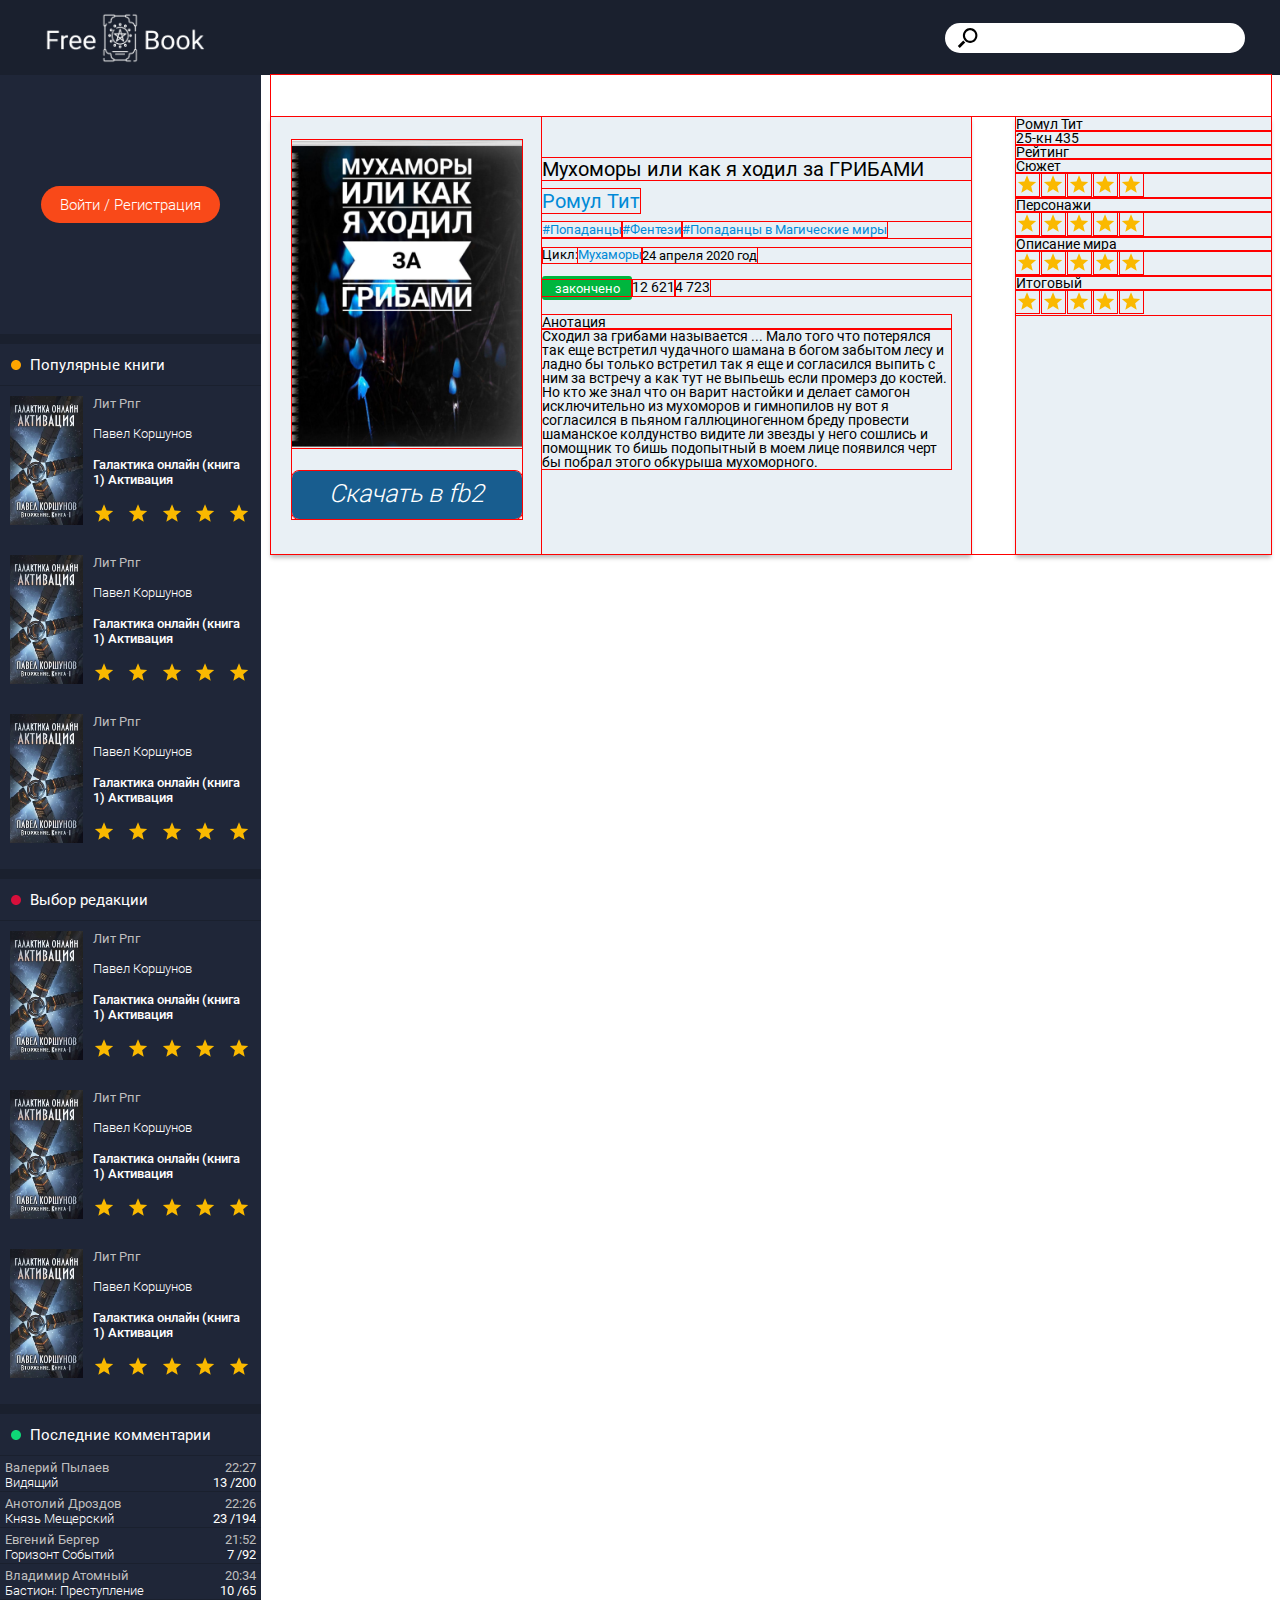
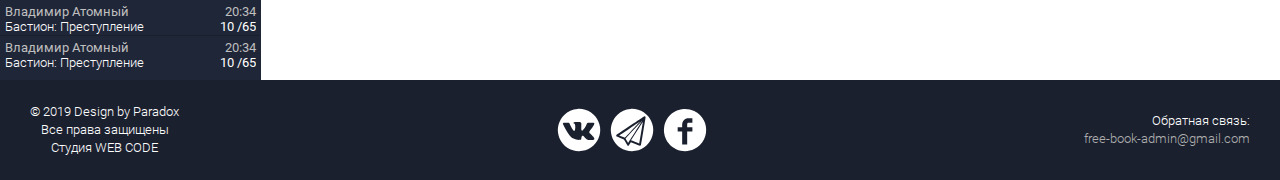
==== commit 6efe1060: "мелкие правки" ====
--- a/book-001.html
+++ b/book-001.html
@@ -331,155 +331,159 @@
 
             </aside>
             <section class="book-panel">
-                <div class="book-panel__detail-info-book">
-                    <div class="book-panel__cover-book">
-                        <a href="#" class="book-panel__link-cover">
-                            <img class="book-panel__img-cover" src="img/content-img/muhomor.png"></img>
-                        </a>
-                        <button class="book-panel__button-download">Скачать в fb2</button>
-                    </div>
-                    <div class="book-panel__detail-inner-info">
-                        <h1 class="book-panel__book-title">Мухоморы или как я ходил за ГРИБАМИ</h1>
-                        <a href="" class="book-panel__book-author">Ромул Тит</a>
-                        <ul class="book-panel__ul-genres-tags">
-                            <li class="book-panel__li-tag-popadanci"><a href="#" class="book-panel__link-tag-popadanci">#Попаданцы</a></li>
-                            <li class="book-panel__li-tag-fantasy"><a href="#" class="book-panel__link-tag-fantasy">#Фентези</a></li>
-                            <li class="book-panel__li-tag-magicworld"><a href="#" class="book-panel__link-tag-magicworld">#Попаданцы в Магические миры </a></li>
-                        </ul>
-                        <ul class="book-panel__ul-book-info">
-                            <li class="book-panel__li-cycle"></li>
-                                <span class="book-panel__span-text">Цикл:</span>
-                                <a href="#" class="book-panel__link-book-cycle">Мухаморы</a>
-                            </li>
-                            <li class="book-panel__li-publication-date">
-                                <span class="book-panel__span-publication-date">24  апреля 2020 год</span>
-                            </li>
-                        </ul>
-                        <ul class="book-panel__ul-stats">
-                            <li class="book-panel__li-book-status">
-                                <span class="book-panel__span-book-status">закончено</span>
-                            </li>
-                            <li class="book-panel__li-browsing-book">
-                                <span class="book-panel__span-browsing-book">12 621</span>
-                            </li>
-                            <li class="book-panel__li-like-book">
-                                <span class="book-panel__span-like-book">4 723</span>
-                            </li>
-                        </ul>
-                        <div class="book-panel__annotation-book">
-                            <h2 class="book-panel__annotation-title">Анотация</h2>
-                            <div class="book-panel__annotation-text">
-                                <p class="book-panel__annotation-text-content">
-                                    Сходил за грибами называется ... Мало того что потерялся так
-                                    еще встретил чудачного шамана в богом забытом лесу и ладно
-                                    бы только встретил так я еще и согласился выпить с ним
-                                    за встречу а как тут не выпьешь если промерз до костей.
-                                    Но кто же знал что он варит настойки и делает самогон
-                                    исключительно из мухоморов и гимнопилов ну вот я согласился
-                                    в пьяном галлюциногенном бреду провести шаманское колдунство
-                                    видите ли звезды у него сошлись и помощник то бишь подопытный
-                                    в моем лице появился черт бы побрал этого обкурыша мухоморного.
-                                </p>
+                <div class="book-panel__center-container">
+                    <div class="book-panel__inner-content-box">
+                        <div class="book-panel__detail-info-book">
+                            <div class="book-panel__cover-book">
+                                <a href="#" class="book-panel__link-cover">
+                                    <img class="book-panel__img-cover" src="img/content-img/muhomor.png" width="230" height="308"></img>
+                                </a>
+                                <button class="book-panel__button-download">Скачать в fb2</button>
+                            </div>
+                            <div class="book-panel__detail-inner-info">
+                                <h1 class="book-panel__book-headline">Мухоморы или как я ходил за ГРИБАМИ</h1>
+                                <a href="" class="book-panel__book-author">Ромул Тит</a>
+                                <ul class="book-panel__ul-genres-tags">
+                                    <li class="book-panel__li-tag-genres"><a href="#" class="book-panel__link-tag-popadanci style-links-tag">#Попаданцы</a></li>
+                                    <li class="book-panel__li-tag-genres"><a href="#" class="book-panel__link-tag-fantasy style-links-tag">#Фентези</a></li>
+                                    <li class="book-panel__li-tag-genres"><a href="#" class="book-panel__link-tag-magicworld style-links-tag">#Попаданцы в Магические миры </a></li>
+                                </ul>
+                                <ul class="book-panel__ul-book-info">
+                                    <li class="book-panel__li-cycle"></li>
+                                        <span class="book-panel__span-text">Цикл:</span>
+                                        <a href="#" class="book-panel__link-book-cycle">Мухаморы</a>
+                                    </li>
+                                    <li class="book-panel__li-publication-date">
+                                        <span class="book-panel__span-publication-date">24  апреля 2020 год</span>
+                                    </li>
+                                </ul>
+                                <ul class="book-panel__ul-stats">
+                                    <li class="book-panel__li-book-status">
+                                        <span class="book-panel__span-book-status">закончено</span>
+                                    </li>
+                                    <li class="book-panel__li-browsing-book">
+                                        <span class="book-panel__span-browsing-book">12 621</span>
+                                    </li>
+                                    <li class="book-panel__li-like-book">
+                                        <span class="book-panel__span-like-book">4 723</span>
+                                    </li>
+                                </ul>
+                                <div class="book-panel__annotation-book">
+                                    <h2 class="book-panel__annotation-title">Анотация</h2>
+                                    <div class="book-panel__annotation-text">
+                                        <p class="book-panel__annotation-text-content">
+                                            Сходил за грибами называется ... Мало того что потерялся так
+                                            еще встретил чудачного шамана в богом забытом лесу и ладно
+                                            бы только встретил так я еще и согласился выпить с ним
+                                            за встречу а как тут не выпьешь если промерз до костей.
+                                            Но кто же знал что он варит настойки и делает самогон
+                                            исключительно из мухоморов и гимнопилов ну вот я согласился
+                                            в пьяном галлюциногенном бреду провести шаманское колдунство
+                                            видите ли звезды у него сошлись и помощник то бишь подопытный
+                                            в моем лице появился черт бы побрал этого обкурыша мухоморного.
+                                        </p>
+                                    </div>
+                                </div>
                             </div>
                         </div>
-                    </div>
-                </div>
-                <div class="book-panel__aside-author-panel">
-                    <div class="book-panel__aside-author-profile">
-                        <div class="book-panel__author-profile-name">
-                            <h2 class="book-panel__author-title-name">
-                                Ромул Тит
-                            </h2>
-                            <div class="book-panel__author-profile-stats">
-                                <span class="book-panel__author-number-book">25-кн</span>
-                                <span class="book-panel__author-rating">435</span>
+                        <div class="book-panel__aside-author-panel">
+                            <div class="book-panel__aside-author-profile">
+                                <div class="book-panel__author-profile-name">
+                                    <h2 class="book-panel__author-title-name">
+                                        Ромул Тит
+                                    </h2>
+                                    <div class="book-panel__author-profile-stats">
+                                        <span class="book-panel__author-number-book">25-кн</span>
+                                        <span class="book-panel__author-rating">435</span>
+                                    </div>
+                                </div>
+                            </div>
+                            <div class="book-panel__aside-rating-book">
+                                <h2 class="book-panel__title-rating-book">Рейтинг</h2>
+                                <ul class="book-panel__ul-overall-roting">
+                                    <li class="book-panel__li-plot-book">
+                                        <h3 class="book-panel__title-plot-book">Сюжет</h3>
+                                        <ul class="book-panel__plot-book-star">
+                                            <li class="star-rating">
+                                                <span class="star"></span>
+                                            </li>
+                                            <li class="star-rating">
+                                                <span class="star"></span>
+                                            </li>
+                                            <li class="star-rating">
+                                                <span class="star"></span>
+                                            </li>
+                                            <li class="star-rating">
+                                                <span class="star"></span>
+                                            </li>
+                                            <li class="star-rating">
+                                                <span class="star"></span>
+                                            </li>
+                                        </ul>
+                                    </li>
+                                    <li class="book-panel__li-personage-book">
+                                        <h3 class="book-panel__title-personage-book">Персонажи</h3>
+                                        <ul class="book-panel__personage-book-star">
+                                            <li class="star-rating">
+                                                <span class="star"></span>
+                                            </li>
+                                            <li class="star-rating">
+                                                <span class="star"></span>
+                                            </li>
+                                            <li class="star-rating">
+                                                <span class="star"></span>
+                                            </li>
+                                            <li class="star-rating">
+                                                <span class="star"></span>
+                                            </li>
+                                            <li class="star-rating">
+                                                <span class="star"></span>
+                                            </li>
+                                        </ul>
+                                    </li>
+                                    <li class="book-panel__li-specification-world">
+                                        <h3 class="book-panel__title-specification-world">Описание мира</h3>
+                                        <ul class="book-panel__specification-world-book">
+                                            <li class="star-rating">
+                                                <span class="star"></span>
+                                            </li>
+                                            <li class="star-rating">
+                                                <span class="star"></span>
+                                            </li>
+                                            <li class="star-rating">
+                                                <span class="star"></span>
+                                            </li>
+                                            <li class="star-rating">
+                                                <span class="star"></span>
+                                            </li>
+                                            <li class="star-rating">
+                                                <span class="star"></span>
+                                            </li>
+                                        </ul>
+                                    </li>
+                                    <li class="book-panel__li-final-rating">
+                                        <h3 class="book-panel__title-final-rating">Итоговый</h3>
+                                        <ul class="book-panel__final-rating-book">
+                                            <li class="star-rating">
+                                                <span class="star"></span>
+                                            </li>
+                                            <li class="star-rating">
+                                                <span class="star"></span>
+                                            </li>
+                                            <li class="star-rating">
+                                                <span class="star"></span>
+                                            </li>
+                                            <li class="star-rating">
+                                                <span class="star"></span>
+                                            </li>
+                                            <li class="star-rating">
+                                                <span class="star"></span>
+                                            </li>
+                                        </ul>
+                                    </li>
+                                </ul>
                             </div>
                         </div>
-                    </div>
-                    <div class="book-panel__aside-rating-book">
-                        <h2 class="book-panel__title-rating-book">Рейтинг</h2>
-                        <ul class="book-panel__ul-overall-roting">
-                            <li class="book-panel__li-plot-book">
-                                <h3 class="book-panel__title-plot-book">Сюжет</h3>
-                                <ul class="book-panel__plot-book-star">
-                                    <li class="star-rating">
-                                        <span class="star"></span>
-                                    </li>
-                                    <li class="star-rating">
-                                        <span class="star"></span>
-                                    </li>
-                                    <li class="star-rating">
-                                        <span class="star"></span>
-                                    </li>
-                                    <li class="star-rating">
-                                        <span class="star"></span>
-                                    </li>
-                                    <li class="star-rating">
-                                        <span class="star"></span>
-                                    </li>
-                                </ul>
-                            </li>
-                            <li class="book-panel__li-personage-book">
-                                <h3 class="book-panel__title-personage-book">Персонажи</h3>
-                                <ul class="book-panel__personage-book-star">
-                                    <li class="star-rating">
-                                        <span class="star"></span>
-                                    </li>
-                                    <li class="star-rating">
-                                        <span class="star"></span>
-                                    </li>
-                                    <li class="star-rating">
-                                        <span class="star"></span>
-                                    </li>
-                                    <li class="star-rating">
-                                        <span class="star"></span>
-                                    </li>
-                                    <li class="star-rating">
-                                        <span class="star"></span>
-                                    </li>
-                                </ul>
-                            </li>
-                            <li class="book-panel__li-specification-world">
-                                <h3 class="book-panel__title-specification-world">Описание мира</h3>
-                                <ul class="book-panel__specification-world-book">
-                                    <li class="star-rating">
-                                        <span class="star"></span>
-                                    </li>
-                                    <li class="star-rating">
-                                        <span class="star"></span>
-                                    </li>
-                                    <li class="star-rating">
-                                        <span class="star"></span>
-                                    </li>
-                                    <li class="star-rating">
-                                        <span class="star"></span>
-                                    </li>
-                                    <li class="star-rating">
-                                        <span class="star"></span>
-                                    </li>
-                                </ul>
-                            </li>
-                            <li class="book-panel__li-final-rating">
-                                <h3 class="book-panel__title-final-rating">Итоговый</h3>
-                                <ul class="book-panel__final-rating-book">
-                                    <li class="star-rating">
-                                        <span class="star"></span>
-                                    </li>
-                                    <li class="star-rating">
-                                        <span class="star"></span>
-                                    </li>
-                                    <li class="star-rating">
-                                        <span class="star"></span>
-                                    </li>
-                                    <li class="star-rating">
-                                        <span class="star"></span>
-                                    </li>
-                                    <li class="star-rating">
-                                        <span class="star"></span>
-                                    </li>
-                                </ul>
-                            </li>
-                        </ul>
                     </div>
                 </div>
             </section>
--- a/css/style.css
+++ b/css/style.css
@@ -1 +1 @@
-@charset "UTF-8";@font-face{font-family:"Roboto";font-style:normal;font-weight:300;src:url("../fonts/roboto-v20-cyrillic_latin-300.eot");src:local("Roboto Light"),local("Roboto-Light"),url("../fonts/roboto-v20-cyrillic_latin-300.eot?#iefix") format("embedded-opentype"),url("../fonts/roboto-v20-cyrillic_latin-300.woff2") format("woff2"),url("../fonts/roboto-v20-cyrillic_latin-300.woff") format("woff"),url("../fonts/roboto-v20-cyrillic_latin-300.ttf") format("truetype"),url("../fonts/roboto-v20-cyrillic_latin-300.svg#Roboto") format("svg")}@font-face{font-family:"Roboto";font-style:normal;font-weight:400;src:url("../fonts/roboto-v20-cyrillic_latin-regular.eot");src:local("Roboto"),local("Roboto-Regular"),url("../fonts/roboto-v20-cyrillic_latin-regular.eot?#iefix") format("embedded-opentype"),url("../fonts/roboto-v20-cyrillic_latin-regular.woff2") format("woff2"),url("../fonts/roboto-v20-cyrillic_latin-regular.woff") format("woff"),url("../fonts/roboto-v20-cyrillic_latin-regular.ttf") format("truetype"),url("../fonts/roboto-v20-cyrillic_latin-regular.svg#Roboto") format("svg")}@font-face{font-family:"Roboto";font-style:normal;font-weight:500;src:url("../fonts/roboto-v20-cyrillic_latin-500.eot");src:local("Roboto Medium"),local("Roboto-Medium"),url("../fonts/roboto-v20-cyrillic_latin-500.eot?#iefix") format("embedded-opentype"),url("../fonts/roboto-v20-cyrillic_latin-500.woff2") format("woff2"),url("../fonts/roboto-v20-cyrillic_latin-500.woff") format("woff"),url("../fonts/roboto-v20-cyrillic_latin-500.ttf") format("truetype"),url("../fonts/roboto-v20-cyrillic_latin-500.svg#Roboto") format("svg")}@font-face{font-family:"Roboto";font-style:normal;font-weight:700;src:url("../fonts/roboto-v20-cyrillic_latin-700.eot");src:local("Roboto Bold"),local("Roboto-Bold"),url("../fonts/roboto-v20-cyrillic_latin-700.eot?#iefix") format("embedded-opentype"),url("../fonts/roboto-v20-cyrillic_latin-700.woff2") format("woff2"),url("../fonts/roboto-v20-cyrillic_latin-700.woff") format("woff"),url("../fonts/roboto-v20-cyrillic_latin-700.ttf") format("truetype"),url("../fonts/roboto-v20-cyrillic_latin-700.svg#Roboto") format("svg")}*{padding:0;margin:0;border:0}*,:after,:before{-webkit-box-sizing:border-box;box-sizing:border-box}:active,:focus{outline:none}a:active,a:focus{outline:none}aside,footer,header,nav{display:block}body,html{height:100%;width:100%;font-size:100%;line-height:1;font-size:14px;-ms-text-size-adjust:100%;-moz-text-size-adjust:100%;-webkit-text-size-adjust:100%;font-family:"Roboto",Arial,sans-serif}button,input,textarea{font-family:inherit}input::-ms-clear{display:none}button{cursor:pointer}button::-moz-focus-inner{padding:0;border:0}a,a:visited{text-decoration:none}a:hover{text-decoration:none}ul li{list-style:none}img{vertical-align:top}h1,h2,h3,h4,h5,h6{font-size:inherit;font-weight:400}.visually-hidden{position:absolute;clip:rect(0 0 0 0);width:1px;height:1px;margin:-1px;border-bottom:1px}.wrapper{overflow:hidden;min-height:100%}.container{display:-webkit-box;display:-ms-flexbox;display:flex;-webkit-box-pack:justify;-ms-flex-pack:justify;justify-content:space-between;-webkit-box-align:center;-ms-flex-align:center;align-items:center;max-width:1775;width:1240px;padding:0px 10px}@media (max-width:495px){.container{display:-webkit-box;display:-ms-flexbox;display:flex;-webkit-box-orient:vertical;-webkit-box-direction:normal;-ms-flex-direction:column;flex-direction:column}.container .footer-panel__copyright{padding:10px 0 10px 0}.container .footer-panel__feedback{display:-webkit-box;display:-ms-flexbox;display:flex;-ms-flex-wrap:wrap;flex-wrap:wrap;-webkit-box-orient:vertical;-webkit-box-direction:normal;-ms-flex-flow:column;flex-flow:column;-webkit-box-align:center;-ms-flex-align:center;align-items:center;padding:10px 0 10px 0}}.header-panel{width:100%;min-height:75px;display:-webkit-box;-webkit-box-pack:justify;-ms-flex-pack:justify;justify-content:space-between;-ms-flex-wrap:wrap;flex-wrap:wrap;background-color:#1A202E}.header-panel__heading{display:-webkit-box;display:-ms-flexbox;display:flex;-webkit-box-align:center;-ms-flex-align:center;align-items:center;margin:0 0 0 3.5%}.header-panel__search{display:-webkit-box;display:-ms-flexbox;display:flex;-webkit-box-align:center;-ms-flex-align:center;align-items:center;margin:0 2.7% 0 0}@media (max-width:530px){.header-panel__heading{display:-webkit-box;-webkit-box-pack:center;-ms-flex-pack:center;justify-content:center;margin:0 auto;width:100%;height:100%;padding:20px 0 10px 0}.header-panel__search{display:-webkit-box;display:-ms-flexbox;display:flex;-webkit-box-pack:center;-ms-flex-pack:center;justify-content:center;-ms-flex-wrap:wrap;flex-wrap:wrap;margin:0 auto;padding:10px 0 20px 0}}.heading-links{color:#fff;font-size:30px}.inp-form-search{width:300px;min-height:30px;border-radius:20px;font-size:15px;padding:0 0 0 40px;color:#000;background-color:#fff;vertical-align:baseline;cursor:pointer;background-image:url("../img/icon-svg/search-icon.svg");background-repeat:no-repeat;background-size:15% 85%}.main{display:-webkit-box;display:-ms-flexbox;display:flex}.sidebar-btn{display:none;width:30px;height:30px;background-color:#ff0000;position:relative;left:0px;top:0;border-radius:20px;font-size:15px;color:#fff}.sidebar-active{-webkit-transform:translateX(0%);-ms-transform:translateX(0%);transform:translateX(0%)}@media (max-width:1030px){.sidebar{position:fixed;top:0;left:0;width:300px;height:100%;display:-webkit-box;display:-ms-flexbox;display:flex;-webkit-box-align:center;-ms-flex-align:center;align-items:center;-webkit-box-orient:vertical;-webkit-box-direction:normal;-ms-flex-direction:column;flex-direction:column;background-color:#656565;overflow:hidden;-webkit-transition:1s ease;-o-transition:1s ease;transition:1s ease;-webkit-transform:translateX(-100%);-ms-transform:translateX(-100%);transform:translateX(-100%)}.sidebar-btn{display:block}}.sidebar{display:-webkit-box;display:-ms-flexbox;display:flex;-webkit-box-orient:vertical;-webkit-box-direction:normal;-ms-flex-direction:column;flex-direction:column;overflow:hidden;-webkit-box-flex:0;-ms-flex:0 0 20.4%;flex:0 0 20.4%;min-height:1600px;background-color:#1A202E}.user__widget{display:-webkit-box;display:-ms-flexbox;display:flex;-webkit-box-pack:center;-ms-flex-pack:center;justify-content:center;-webkit-box-align:center;-ms-flex-align:center;align-items:center;min-height:259px;width:100%;background-color:#1F2638}.login-registration{padding:9.5px 19px;background-color:#F94919;border-radius:20px;font-size:15px;line-height:18px;font-weight:300;color:#fff}.login-registration:hover{background-color:#c92800;-webkit-transition:all 0.5s ease;-o-transition:all 0.5s ease;transition:all 0.5s ease}.login-registration:active{background-color:#ff0000;-webkit-transition:all 0.3s ease;-o-transition:all 0.3s ease;transition:all 0.3s ease;color:#e6e6e6}.user-link{display:-webkit-box;display:-ms-flexbox;display:flex;-webkit-box-orient:vertical;-webkit-box-direction:normal;-ms-flex-direction:column;flex-direction:column;-ms-flex-wrap:wrap;flex-wrap:wrap;padding:0px 0 0 45px}.user-link li:first-child{padding:0 0 0 0}.user-link li{position:relative;padding:19px 0 0 0}.link-add-book,.link-exit,.link-library,.link-message,.link-profile{font-family:"Roboto",Arial,sans-serif;font-weight:300;font-size:20px;line-height:23px;color:#fff}.link-add-book:hover,.link-exit:hover,.link-library:hover,.link-message:hover,.link-profile:hover{color:#1fcaff;-webkit-transition:all 0.5s ease;-o-transition:all 0.5s ease;transition:all 0.5s ease}.link-add-book:active,.link-exit:active,.link-library:active,.link-message:active,.link-profile:active{color:#53576cc4;-webkit-transition:all 0.5s ease;-o-transition:all 0.5s ease;transition:all 0.5s ease}.link-profile:before{content:"";position:absolute;display:block;background-image:url("../img/icon-svg/user-icon.svg");background-repeat:no-repeat;background-size:32px 35px;width:32px;height:35px;top:-6px;left:-45px;z-index:10}.link-message:before{content:"";position:absolute;display:block;background-image:url("../img/icon-svg/message-icon.svg");background-repeat:no-repeat;background-size:32px 35px;width:32px;height:35px;top:14px;left:-45px;z-index:10}.link-library:before{content:"";position:absolute;display:block;background-image:url("../img/icon-svg/book-icon.svg");background-repeat:no-repeat;background-size:32px 35px;width:32px;height:35px;top:14px;left:-45px;z-index:10}.link-add-book:before{content:"";position:absolute;display:block;background-image:url("../img/icon-svg/add-book-icon.svg");background-repeat:no-repeat;background-size:32px 35px;width:32px;height:35px;top:13px;left:-45px;z-index:10}.link-exit:before{content:"";position:absolute;display:block;background-image:url("../img/icon-svg/exit.svg");background-repeat:no-repeat;background-size:32px 35px;width:32px;height:35px;top:14px;left:-45px;z-index:10}.popular-book__widget{display:-webkit-box;display:-ms-flexbox;display:flex;-webkit-box-orient:vertical;-webkit-box-direction:normal;-ms-flex-direction:column;flex-direction:column;width:100%;min-height:525px;background-color:#1F2638;margin:10px 0 0 0}.popular-book .popular-book-box{position:relative}.popular-book__title{border-bottom:1.5px solid #1A202E;font-family:"Roboto",Arial,sans-serif;color:#fff;font-size:15px;line-height:18px;padding:12px 0 11px 30px}.popular-book__list{margin:10px 0 0 10px}.book-item{display:-webkit-box;display:-ms-flexbox;display:flex;-webkit-box-orient:horizontal;-webkit-box-direction:normal;-ms-flex-direction:row;flex-direction:row;margin:0 0 30px 0}.book-item:nth-child(3){margin:0 0 26px 0}.book-desc{display:-webkit-box;display:-ms-flexbox;display:flex;-webkit-box-orient:vertical;-webkit-box-direction:normal;-ms-flex-direction:column;flex-direction:column;-webkit-box-pack:justify;-ms-flex-pack:justify;justify-content:space-between;padding:0 10px 0 10px}.book-genre__litRpg{font-family:"Roboto",Arial,sans-serif;color:#bfbfbf;font-size:13px;line-height:15px}.popular-book-box{background-image:url("../img/icon-svg/orange-ellipse.svg");background-repeat:no-repeat;background-position:11px center}.author-nick{font-family:"Roboto",Arial,sans-serif;color:#fff;font-size:13px;line-height:15px;font-weight:300}.book-title{font-family:"Roboto",Arial,sans-serif;color:#fff;font-size:13px;line-height:15px;font-weight:500}.book-rating{display:-webkit-box;display:-ms-flexbox;display:flex;-webkit-box-pack:justify;-ms-flex-pack:justify;justify-content:space-between;-webkit-box-orient:horizontal;-webkit-box-direction:normal;-ms-flex-direction:row;flex-direction:row}.star-rating{position:relative;display:inline-block;width:23px;height:23px}.star{content:"";position:absolute;display:block;background-image:url("../img/icon-svg/star-icon.svg");background-repeat:no-repeat;background-size:23px 23px;width:23px;height:23px}.editors-choice__widget{display:-webkit-box;display:-ms-flexbox;display:flex;-webkit-box-orient:vertical;-webkit-box-direction:normal;-ms-flex-direction:column;flex-direction:column;width:100%;min-height:525px;background-color:#1F2638;margin:10px 0 0 0}.editors-choice__title{border-bottom:1.5px solid #1A202E;font-family:"Roboto",Arial,sans-serif;color:#fff;font-size:15px;line-height:18px;padding:12px 0 11px 30px}.editors-choice__list{margin:10px 0 0 10px}.editors-book-box{background-image:url("../img/icon-svg/red-ellipse.svg");background-repeat:no-repeat;background-position:11px center}.last-comments__widget{display:-webkit-box;display:-ms-flexbox;display:flex;-webkit-box-orient:vertical;-webkit-box-direction:normal;-ms-flex-direction:column;flex-direction:column;overflow:hidden;width:100%;min-height:259px;background-color:#1F2638;margin:10px 0 0 0}.last-comments__title{border-bottom:1.5px solid #1A202E;font-family:"Roboto",Arial,sans-serif;color:#fff;font-size:15px;line-height:18px;padding:12px 0 11px 30px}.last-comments-box{background-image:url("../img/icon-svg/green-ellipse.svg");background-repeat:no-repeat;background-position:11px center}.comment-item{padding:3.5px 5px 1.6px 5px;border-bottom:1px solid #1A202E}.comment-item:last-child{border-bottom:none;padding:3.5px 5px 10px 5px}.comment-item:hover{background-color:#252E47;-webkit-transition:all 0.5s ease;-o-transition:all 0.5s ease;transition:all 0.5s ease}.last-comment-link{display:-webkit-box;display:-ms-flexbox;display:flex;-webkit-box-pack:justify;-ms-flex-pack:justify;justify-content:space-between}.text-author-book{display:-webkit-box;display:-ms-flexbox;display:flex;-webkit-box-orient:vertical;-webkit-box-direction:normal;-ms-flex-direction:column;flex-direction:column}.author-initials{font-family:"Roboto",Arial,sans-serif;color:#bfbfbf;font-size:13px;line-height:15px}.comment-book-title{font-family:"Roboto",Arial,sans-serif;color:#fff;font-size:13px;line-height:15px;font-weight:300}.total-comments{display:-webkit-box;display:-ms-flexbox;display:flex;-webkit-box-orient:vertical;-webkit-box-direction:normal;-ms-flex-direction:column;flex-direction:column;-webkit-box-align:end;-ms-flex-align:end;align-items:flex-end}.time-comment{font-family:"Roboto",Arial,sans-serif;color:#bfbfbf;font-size:13px;line-height:15px}.item-comment{display:-webkit-box;display:-ms-flexbox;display:flex;-webkit-box-orient:horizontal;-webkit-box-direction:normal;-ms-flex-direction:row;flex-direction:row;-ms-flex-wrap:wrap;flex-wrap:wrap;overflow:hidden}.item-comment .prime-comments{font-family:"Roboto",Arial,sans-serif;color:#fff;font-size:13px;line-height:15px}.item-comment .our-comments{font-family:"Roboto",Arial,sans-serif;color:#fff;font-size:13px;line-height:15px}.book-content{display:-webkit-box;display:-ms-flexbox;display:flex;-webkit-box-flex:1;-ms-flex:1 1 auto;flex:1 1 auto;-webkit-box-orient:vertical;-webkit-box-direction:normal;-ms-flex-direction:column;flex-direction:column}.book-content__filter{width:100%;border-bottom:1px solid #000}.book-content__library{width:100%;height:100%;display:-webkit-box;display:-ms-flexbox;display:flex;-webkit-box-orient:vertical;-webkit-box-direction:normal;-ms-flex-direction:column;flex-direction:column;-webkit-box-align:center;-ms-flex-align:center;align-items:center;-ms-flex-wrap:wrap;flex-wrap:wrap;background-color:#EEF1F8}@media (max-width:320px){.book-content{max-width:320px}}.catalog-book{display:-webkit-box;display:-ms-flexbox;display:flex;-webkit-box-pack:center;-ms-flex-pack:center;justify-content:center;-webkit-box-orient:horizontal;-webkit-box-direction:normal;-ms-flex-direction:row;flex-direction:row;-ms-flex-wrap:wrap;flex-wrap:wrap;padding:35px 35px 0 35px}@media (max-width:360px){.catalog-book{padding:35px 0px 0 0px}}@media (max-width:375px){.catalog-book{padding:35px 0px 0 0px}}@media (max-width:398px){.catalog-book{padding:35px 0px 0 0px}}.book-card-li{position:relative;padding:3px;border:1px solid #eaeaea;display:-webkit-box;display:-ms-flexbox;display:flex;-webkit-box-align:center;-ms-flex-align:center;align-items:center;-webkit-box-orient:vertical;-webkit-box-direction:normal;-ms-flex-direction:column;flex-direction:column;-ms-flex-wrap:wrap;flex-wrap:wrap;margin:0 2% 3% 0}.book-card-li:focus-within,.book-card-li:hover{-webkit-box-shadow:0px 10px 25px 0 rgba(41,52,73,0.5);box-shadow:0px 10px 25px 0 rgba(41,52,73,0.5);-webkit-transition:all 0.3s ease;-o-transition:all 0.3s ease;transition:all 0.3s ease}.book-card-li::last-child{margin:0 0 0 0}.book-card-li .annotation-book{display:none}@media (max-width:360px){.book-card-li{margin:0 5% 3% 0}}@media (max-width:375px){.book-card-li{margin:0 4% 3% 0}}@media (max-width:398px){.book-card-li{margin:0 4% 3% 0}}@media (max-width:400px){.book-card-li{margin:0 5% 3% 0}}@media (max-width:414px){.book-card-li{margin:0 5% 3% 0}}@media (max-width:320px){.book-card-li{margin:0 2% 3% 2%}}.book-card-li:focus-within .annotation-book,.book-card-li:hover .annotation-book{display:-webkit-box;display:-ms-flexbox;display:flex;-webkit-transition:all 0.4s ease;-o-transition:all 0.4s ease;transition:all 0.4s ease;background-color:#EEF1F8}.annotation-book{position:absolute;text-align:center;-ms-flex-wrap:wrap;flex-wrap:wrap;width:146px;height:200px;top:20px;left:0;z-index:10}.annotation-book .annotation-text{font-family:"Roboto",Arial,sans-serif;font-size:11.5px;color:#424242;line-height:13px;padding:2px 2px 0 3px}.personal-book-rating{display:-webkit-box;display:-ms-flexbox;display:flex;-webkit-box-pack:justify;-ms-flex-pack:justify;justify-content:space-between;-webkit-box-orient:horizontal;-webkit-box-direction:normal;-ms-flex-direction:row;flex-direction:row;padding:0 0 5px 0}.personal-book-rating-li{position:relative;display:inline-block;width:18px;height:18px}.star-rating-content{content:"";position:absolute;display:block;background-image:url("../img/icon-svg/star-icon.svg");background-repeat:no-repeat;background-size:18px 18px;width:18px;height:18px}.title-and-author{display:-webkit-box;display:-ms-flexbox;display:flex;-webkit-box-orient:vertical;-webkit-box-direction:normal;-ms-flex-direction:column;flex-direction:column;-ms-flex-wrap:wrap;flex-wrap:wrap;-webkit-box-pack:center;-ms-flex-pack:center;justify-content:center;text-align:center}.title-link{padding:4px 0 4px 0}.title-link .title-book{font-family:"Roboto",Arial,sans-serif;color:#4B8091;font-size:14px;line-height:16px;font-weight:300}.author-book-link .title-author{font-family:"Roboto",Arial,sans-serif;color:#000;font-size:14px;line-height:16px;font-weight:300}.filter-control-form{display:-webkit-box;display:-ms-flexbox;display:flex;-webkit-box-orient:horizontal;-webkit-box-direction:normal;-ms-flex-direction:row;flex-direction:row;-webkit-box-pack:justify;-ms-flex-pack:justify;justify-content:space-between;-webkit-box-align:center;-ms-flex-align:center;align-items:center;padding:21px 0 25px 30px;background-color:#E7E9ED}@media (max-width:360px){.filter-control-form{padding:21px 0 25px 0px}}@media (max-width:414px){.filter-control-form{padding:21px 0 25px 0px}}@media (max-width:415px){.filter-control-form{padding:21px 0 25px 0px}}.primary-filter-control{display:-webkit-box;display:-ms-flexbox;display:flex;-webkit-box-orient:horizontal;-webkit-box-direction:normal;-ms-flex-direction:row;flex-direction:row;-ms-flex-wrap:wrap;flex-wrap:wrap;-webkit-box-align:center;-ms-flex-align:center;align-items:center}@media (max-width:360px){.primary-filter-control{padding:0 0 0 20px}}@media (max-width:414px){.primary-filter-control{padding:0 0 0 20px}}.general-style-select{display:block;background:none;border:1px solid #ccc;border-radius:10px;-webkit-appearance:none;-moz-appearance:none;appearance:none;font-family:inherit;font-size:14px;line-height:18px;color:#000;font-weight:300}.genre-control-box{margin:0 15px 0px 0}@media (max-width:360px){.genre-control-box{margin:0 15px 15px 0}}@media (max-width:375px){.genre-control-box{margin:0 15px 15px 0}}@media (max-width:398px){.genre-control-box{margin:0 15px 15px 0}}@media (max-width:400px){.genre-control-box{margin:0 15px 15px 0}}@media (max-width:414px){.genre-control-box{margin:0 15px 15px 0}}@media (max-width:600px){.genre-control-box{margin:0 15px 15px 0}}@media (max-width:640px){.genre-control-box{margin:0 15px 15px 0}}.published-control-box{margin:0 15px 0 0}.status-control-box{margin:0 15px 0px 0}@media (max-width:360px){.status-control-box{margin:0 15px 15px 0}}@media (max-width:375px){.status-control-box{margin:0 15px 15px 0}}@media (max-width:398px){.status-control-box{margin:0 15px 15px 0}}@media (max-width:400px){.status-control-box{margin:0 15px 15px 0}}@media (max-width:414px){.status-control-box{margin:0 15px 15px 0}}@media (max-width:600px){.status-control-box{margin:0 15px 15px 0}}@media (max-width:640px){.status-control-box{margin:0 15px 15px 0}}.genre-control{padding:8px 60px 8px 10px}.published-control{padding:8px 20px 8px 10px}.status-control{padding:8px 15px 8px 10px}.btn-more-sittings{position:relative;margin:0 50px 0 0}.btn-more-sittings:before{content:"";position:absolute;background-image:url("../img/icon-svg/settings-search.svg");background-repeat:no-repeat;background-size:30px 30px;width:30px;height:30px;top:-14px;right:-10px}@media (max-width:375px){.btn-more-sittings:before{top:38px;right:-5px;margin:0 0 0 0}}@media (max-width:405px){.btn-more-sittings:before{top:38px;right:25px;margin:0 0 0 0}}@media (width:320px){.btn-more-sittings:before{top:-38px;right:-20px;margin:0 0 0 0}}@media (max-width:360px){.btn-more-sittings{top:37px;right:-20px;margin:0 0 0 0}}@media (max-width:375px){.btn-more-sittings{top:23px;right:55px;margin:0 0 0 0}}@media (max-width:398px){.btn-more-sittings{top:23px;right:35px;margin:0 0 0 0}}@media (max-width:400px){.btn-more-sittings{top:23px;right:35px;margin:0 0 0 0}}@media (max-width:414px){.btn-more-sittings{top:-27px;right:35px;margin:0 0 0 0}}.title-result{width:100%;display:-webkit-box;display:-ms-flexbox;display:flex;-webkit-box-align:center;-ms-flex-align:center;align-items:center;padding:18px 0 22px 33px;background-color:#EEF1F8}.caption-about-result{font-family:"Roboto",Arial,sans-serif;font-size:25px;line-height:29px;color:#000}.subtitle-found-books{font-family:"Roboto",Arial,sans-serif;font-weight:300;font-size:15px;line-height:18px;color:#000;padding:7px 0 0 0}.pagination-books{display:-webkit-box;display:-ms-flexbox;display:flex;-webkit-box-orient:horizontal;-webkit-box-direction:normal;-ms-flex-direction:row;flex-direction:row;-webkit-box-align:center;-ms-flex-align:center;align-items:center;margin:30px 0 30px 0px}.pagination-books .pagination-link{font-family:"Roboto",Arial,sans-serif;font-size:20px;line-height:23px;color:#000;padding:8px 14px;border:1px solid #656565;background-color:#E2E5EC;font-weight:300}.pagination-books .pagination-link:hover{background-color:#41495e56;color:#000;-webkit-transition:all 0.3s ease;-o-transition:all 0.3s ease;transition:all 0.3s ease}@media (max-width:360px){.pagination-books .pagination-link{font-size:15px;padding:5px 10px}}@media (max-width:375px){.pagination-books .pagination-link{font-size:15px;padding:6px 12px}}@media (max-width:414px){.pagination-books .pagination-link{font-size:15px;padding:6px 12px}}@media (max-width:460px){.pagination-books .pagination-link{font-size:15px;padding:6px 12px}}@media (max-width:320px){.pagination-books .pagination-link{font-size:13px;padding:4px 9px}}.pagination-books .pagination-link-active{font-family:"Roboto",Arial,sans-serif;font-size:20px;line-height:23px;color:#fff;padding:8px 14px;border:1px solid #656565;background-color:#53576cc4;font-weight:300}.pagination-books .pagination-link-active:hover{background-color:#838591c4;-webkit-transition:all 0.3s ease;-o-transition:all 0.3s ease;transition:all 0.3s ease}@media (max-width:360px){.pagination-books .pagination-link-active{font-size:14px;padding:5px 10px}}@media (max-width:375px){.pagination-books .pagination-link-active{font-size:15px;padding:6px 12px}}@media (max-width:414px){.pagination-books .pagination-link-active{font-size:15px;padding:6px 12px}}@media (max-width:460px){.pagination-books .pagination-link-active{font-size:15px;padding:6px 12px}}@media (max-width:320px){.pagination-books .pagination-link-active{font-size:13px;padding:4px 9px}}.footer{width:100%;min-height:100px;background-color:#1A202E;display:-webkit-box;display:-ms-flexbox;display:flex;-webkit-box-pack:center;-ms-flex-pack:center;justify-content:center;-webkit-box-align:center;-ms-flex-align:center;align-items:center}.footer-panel__copyright{display:-webkit-box;display:-ms-flexbox;display:flex;-webkit-box-orient:vertical;-webkit-box-direction:normal;-ms-flex-direction:column;flex-direction:column;-ms-flex-wrap:wrap;flex-wrap:wrap;-webkit-box-pack:center;-ms-flex-pack:center;justify-content:center;-webkit-box-align:center;-ms-flex-align:center;align-items:center}.copyright-text{font-family:"Roboto",Arial,sans-serif;font-weight:300;font-size:13px;line-height:18px;color:#fff}.footer-panel__social{display:-webkit-box;display:-ms-flexbox;display:flex;-webkit-box-orient:vertical;-webkit-box-direction:normal;-ms-flex-direction:column;flex-direction:column;-ms-flex-wrap:wrap;flex-wrap:wrap;-webkit-box-align:center;-ms-flex-align:center;align-items:center}.footer-social{position:relative;display:inline-block;vertical-align:middle;width:50px;height:50px;text-align:center}.footer-social-icon__facebook{content:"";position:absolute;display:block;background-image:url("../img/icon-svg/fb-icon.svg");background-repeat:no-repeat;background-size:50px 50px;width:50px;height:50px}.footer-social-icon__facebook:hover{background-image:url("../img/icon-svg/fb-hover-icon.svg");-webkit-transition:all 0.5s ease;-o-transition:all 0.5s ease;transition:all 0.5s ease}.footer-social-icon__telegram{content:"";position:absolute;display:block;background-image:url("../img/icon-svg/telegram-icon.svg");background-repeat:no-repeat;background-size:50px 50px;width:50px;height:50px}.footer-social-icon__telegram:hover{background-image:url("../img/icon-svg/telegram-hover-icon.svg");-webkit-transition:all 0.5s ease;-o-transition:all 0.5s ease;transition:all 0.5s ease}.footer-social-icon__vk{content:"";position:absolute;display:block;background-image:url("../img/icon-svg/vk-icon.svg");background-repeat:no-repeat;background-size:50px 50px;width:50px;height:50px}.footer-social-icon__vk:hover{background-image:url("../img/icon-svg/vk-hover-icon.svg");-webkit-transition:all 0.5s ease;-o-transition:all 0.5s ease;transition:all 0.5s ease}.footer-panel__feedback{display:-webkit-box;display:-ms-flexbox;display:flex;-ms-flex-wrap:wrap;flex-wrap:wrap;-webkit-box-orient:vertical;-webkit-box-direction:normal;-ms-flex-flow:column;flex-flow:column;-webkit-box-align:end;-ms-flex-align:end;align-items:flex-end}.feedback-text{font-family:"Roboto",Arial,sans-serif;font-weight:300;font-size:13px;line-height:18px;color:#fff}.feedback-mail{font-family:"Roboto",Arial,sans-serif;font-size:13px;font-weight:300;line-height:18px;color:#B0B0B0}+@charset "UTF-8";@font-face{font-family:"Roboto";font-style:normal;font-weight:300;src:url("../fonts/roboto-v20-cyrillic_latin-300.eot");src:local("Roboto Light"),local("Roboto-Light"),url("../fonts/roboto-v20-cyrillic_latin-300.eot?#iefix") format("embedded-opentype"),url("../fonts/roboto-v20-cyrillic_latin-300.woff2") format("woff2"),url("../fonts/roboto-v20-cyrillic_latin-300.woff") format("woff"),url("../fonts/roboto-v20-cyrillic_latin-300.ttf") format("truetype"),url("../fonts/roboto-v20-cyrillic_latin-300.svg#Roboto") format("svg")}@font-face{font-family:"Roboto";font-style:normal;font-weight:400;src:url("../fonts/roboto-v20-cyrillic_latin-regular.eot");src:local("Roboto"),local("Roboto-Regular"),url("../fonts/roboto-v20-cyrillic_latin-regular.eot?#iefix") format("embedded-opentype"),url("../fonts/roboto-v20-cyrillic_latin-regular.woff2") format("woff2"),url("../fonts/roboto-v20-cyrillic_latin-regular.woff") format("woff"),url("../fonts/roboto-v20-cyrillic_latin-regular.ttf") format("truetype"),url("../fonts/roboto-v20-cyrillic_latin-regular.svg#Roboto") format("svg")}@font-face{font-family:"Roboto";font-style:normal;font-weight:500;src:url("../fonts/roboto-v20-cyrillic_latin-500.eot");src:local("Roboto Medium"),local("Roboto-Medium"),url("../fonts/roboto-v20-cyrillic_latin-500.eot?#iefix") format("embedded-opentype"),url("../fonts/roboto-v20-cyrillic_latin-500.woff2") format("woff2"),url("../fonts/roboto-v20-cyrillic_latin-500.woff") format("woff"),url("../fonts/roboto-v20-cyrillic_latin-500.ttf") format("truetype"),url("../fonts/roboto-v20-cyrillic_latin-500.svg#Roboto") format("svg")}@font-face{font-family:"Roboto";font-style:normal;font-weight:700;src:url("../fonts/roboto-v20-cyrillic_latin-700.eot");src:local("Roboto Bold"),local("Roboto-Bold"),url("../fonts/roboto-v20-cyrillic_latin-700.eot?#iefix") format("embedded-opentype"),url("../fonts/roboto-v20-cyrillic_latin-700.woff2") format("woff2"),url("../fonts/roboto-v20-cyrillic_latin-700.woff") format("woff"),url("../fonts/roboto-v20-cyrillic_latin-700.ttf") format("truetype"),url("../fonts/roboto-v20-cyrillic_latin-700.svg#Roboto") format("svg")}*{padding:0;margin:0;border:0}*,:after,:before{-webkit-box-sizing:border-box;box-sizing:border-box}:active,:focus{outline:none}a:active,a:focus{outline:none}aside,footer,header,nav{display:block}body,html{height:100%;width:100%;font-size:100%;line-height:1;font-size:14px;-ms-text-size-adjust:100%;-moz-text-size-adjust:100%;-webkit-text-size-adjust:100%;font-family:"Roboto",Arial,sans-serif}button,input,textarea{font-family:inherit}input::-ms-clear{display:none}button{cursor:pointer}button::-moz-focus-inner{padding:0;border:0}a,a:visited{text-decoration:none}a:hover{text-decoration:none}ul li{list-style:none}img{vertical-align:top}h1,h2,h3,h4,h5,h6{font-size:inherit;font-weight:400}.visually-hidden{position:absolute;clip:rect(0 0 0 0);width:1px;height:1px;margin:-1px;border-bottom:1px}.wrapper{overflow:hidden;min-height:100%}.container{display:-webkit-box;display:-ms-flexbox;display:flex;-webkit-box-pack:justify;-ms-flex-pack:justify;justify-content:space-between;-webkit-box-align:center;-ms-flex-align:center;align-items:center;max-width:1775;width:1240px;padding:0px 10px}@media (max-width:495px){.container{display:-webkit-box;display:-ms-flexbox;display:flex;-webkit-box-orient:vertical;-webkit-box-direction:normal;-ms-flex-direction:column;flex-direction:column}.container .footer-panel__copyright{padding:10px 0 10px 0}.container .footer-panel__feedback{display:-webkit-box;display:-ms-flexbox;display:flex;-ms-flex-wrap:wrap;flex-wrap:wrap;-webkit-box-orient:vertical;-webkit-box-direction:normal;-ms-flex-flow:column;flex-flow:column;-webkit-box-align:center;-ms-flex-align:center;align-items:center;padding:10px 0 10px 0}}.header-panel{width:100%;min-height:75px;display:-webkit-box;-webkit-box-pack:justify;-ms-flex-pack:justify;justify-content:space-between;-ms-flex-wrap:wrap;flex-wrap:wrap;background-color:#1A202E}.header-panel__heading{display:-webkit-box;display:-ms-flexbox;display:flex;-webkit-box-align:center;-ms-flex-align:center;align-items:center;margin:0 0 0 3.5%}.header-panel__search{display:-webkit-box;display:-ms-flexbox;display:flex;-webkit-box-align:center;-ms-flex-align:center;align-items:center;margin:0 2.7% 0 0}@media (max-width:530px){.header-panel__heading{display:-webkit-box;-webkit-box-pack:center;-ms-flex-pack:center;justify-content:center;margin:0 auto;width:100%;height:100%;padding:20px 0 10px 0}.header-panel__search{display:-webkit-box;display:-ms-flexbox;display:flex;-webkit-box-pack:center;-ms-flex-pack:center;justify-content:center;-ms-flex-wrap:wrap;flex-wrap:wrap;margin:0 auto;padding:10px 0 20px 0}}.heading-links{color:#fff;font-size:30px}.inp-form-search{width:300px;min-height:30px;border-radius:20px;font-size:15px;padding:0 0 0 40px;color:#000;background-color:#fff;vertical-align:baseline;cursor:pointer;background-image:url("../img/icon-svg/search-icon.svg");background-repeat:no-repeat;background-size:15% 85%}.main{display:-webkit-box;display:-ms-flexbox;display:flex}.sidebar-btn{display:none;width:30px;height:30px;background-color:#ff0000;position:relative;left:0px;top:0;border-radius:20px;font-size:15px;color:#fff}.sidebar-active{-webkit-transform:translateX(0%);-ms-transform:translateX(0%);transform:translateX(0%)}@media (max-width:1030px){.sidebar{position:fixed;top:0;left:0;width:300px;height:100%;display:-webkit-box;display:-ms-flexbox;display:flex;-webkit-box-align:center;-ms-flex-align:center;align-items:center;-webkit-box-orient:vertical;-webkit-box-direction:normal;-ms-flex-direction:column;flex-direction:column;background-color:#656565;overflow:hidden;-webkit-transition:1s ease;-o-transition:1s ease;transition:1s ease;-webkit-transform:translateX(-100%);-ms-transform:translateX(-100%);transform:translateX(-100%)}.sidebar-btn{display:block}}.sidebar{display:-webkit-box;display:-ms-flexbox;display:flex;-webkit-box-orient:vertical;-webkit-box-direction:normal;-ms-flex-direction:column;flex-direction:column;overflow:hidden;-webkit-box-flex:0;-ms-flex:0 0 20.4%;flex:0 0 20.4%;min-height:1600px;background-color:#1A202E}.user__widget{display:-webkit-box;display:-ms-flexbox;display:flex;-webkit-box-pack:center;-ms-flex-pack:center;justify-content:center;-webkit-box-align:center;-ms-flex-align:center;align-items:center;min-height:259px;width:100%;background-color:#1F2638}.login-registration{padding:9.5px 19px;background-color:#F94919;border-radius:20px;font-size:15px;line-height:18px;font-weight:300;color:#fff}.login-registration:hover{background-color:#c92800;-webkit-transition:all 0.5s ease;-o-transition:all 0.5s ease;transition:all 0.5s ease}.login-registration:active{background-color:#ff0000;-webkit-transition:all 0.3s ease;-o-transition:all 0.3s ease;transition:all 0.3s ease;color:#e6e6e6}.user-link{display:-webkit-box;display:-ms-flexbox;display:flex;-webkit-box-orient:vertical;-webkit-box-direction:normal;-ms-flex-direction:column;flex-direction:column;-ms-flex-wrap:wrap;flex-wrap:wrap;padding:0px 0 0 45px}.user-link li:first-child{padding:0 0 0 0}.user-link li{position:relative;padding:19px 0 0 0}.link-add-book,.link-exit,.link-library,.link-message,.link-profile{font-family:"Roboto",Arial,sans-serif;font-weight:300;font-size:20px;line-height:23px;color:#fff}.link-add-book:hover,.link-exit:hover,.link-library:hover,.link-message:hover,.link-profile:hover{color:#1fcaff;-webkit-transition:all 0.5s ease;-o-transition:all 0.5s ease;transition:all 0.5s ease}.link-add-book:active,.link-exit:active,.link-library:active,.link-message:active,.link-profile:active{color:#53576cc4;-webkit-transition:all 0.5s ease;-o-transition:all 0.5s ease;transition:all 0.5s ease}.link-profile:before{content:"";position:absolute;display:block;background-image:url("../img/icon-svg/user-icon.svg");background-repeat:no-repeat;background-size:32px 35px;width:32px;height:35px;top:-6px;left:-45px;z-index:10}.link-message:before{content:"";position:absolute;display:block;background-image:url("../img/icon-svg/message-icon.svg");background-repeat:no-repeat;background-size:32px 35px;width:32px;height:35px;top:14px;left:-45px;z-index:10}.link-library:before{content:"";position:absolute;display:block;background-image:url("../img/icon-svg/book-icon.svg");background-repeat:no-repeat;background-size:32px 35px;width:32px;height:35px;top:14px;left:-45px;z-index:10}.link-add-book:before{content:"";position:absolute;display:block;background-image:url("../img/icon-svg/add-book-icon.svg");background-repeat:no-repeat;background-size:32px 35px;width:32px;height:35px;top:13px;left:-45px;z-index:10}.link-exit:before{content:"";position:absolute;display:block;background-image:url("../img/icon-svg/exit.svg");background-repeat:no-repeat;background-size:32px 35px;width:32px;height:35px;top:14px;left:-45px;z-index:10}.popular-book__widget{display:-webkit-box;display:-ms-flexbox;display:flex;-webkit-box-orient:vertical;-webkit-box-direction:normal;-ms-flex-direction:column;flex-direction:column;width:100%;min-height:525px;background-color:#1F2638;margin:10px 0 0 0}.popular-book .popular-book-box{position:relative}.popular-book__title{border-bottom:1.5px solid #1A202E;font-family:"Roboto",Arial,sans-serif;color:#fff;font-size:15px;line-height:18px;padding:12px 0 11px 30px}.popular-book__list{margin:10px 0 0 10px}.book-item{display:-webkit-box;display:-ms-flexbox;display:flex;-webkit-box-orient:horizontal;-webkit-box-direction:normal;-ms-flex-direction:row;flex-direction:row;margin:0 0 30px 0}.book-item:nth-child(3){margin:0 0 26px 0}.book-desc{display:-webkit-box;display:-ms-flexbox;display:flex;-webkit-box-orient:vertical;-webkit-box-direction:normal;-ms-flex-direction:column;flex-direction:column;-webkit-box-pack:justify;-ms-flex-pack:justify;justify-content:space-between;padding:0 10px 0 10px}.book-genre__litRpg{font-family:"Roboto",Arial,sans-serif;color:#bfbfbf;font-size:13px;line-height:15px}.popular-book-box{background-image:url("../img/icon-svg/orange-ellipse.svg");background-repeat:no-repeat;background-position:11px center}.author-nick{font-family:"Roboto",Arial,sans-serif;color:#fff;font-size:13px;line-height:15px;font-weight:300}.book-title{font-family:"Roboto",Arial,sans-serif;color:#fff;font-size:13px;line-height:15px;font-weight:500}.book-rating{display:-webkit-box;display:-ms-flexbox;display:flex;-webkit-box-pack:justify;-ms-flex-pack:justify;justify-content:space-between;-webkit-box-orient:horizontal;-webkit-box-direction:normal;-ms-flex-direction:row;flex-direction:row}.star-rating{position:relative;display:inline-block;width:23px;height:23px}.star{content:"";position:absolute;display:block;background-image:url("../img/icon-svg/star-icon.svg");background-repeat:no-repeat;background-size:23px 23px;width:23px;height:23px}.editors-choice__widget{display:-webkit-box;display:-ms-flexbox;display:flex;-webkit-box-orient:vertical;-webkit-box-direction:normal;-ms-flex-direction:column;flex-direction:column;width:100%;min-height:525px;background-color:#1F2638;margin:10px 0 0 0}.editors-choice__title{border-bottom:1.5px solid #1A202E;font-family:"Roboto",Arial,sans-serif;color:#fff;font-size:15px;line-height:18px;padding:12px 0 11px 30px}.editors-choice__list{margin:10px 0 0 10px}.editors-book-box{background-image:url("../img/icon-svg/red-ellipse.svg");background-repeat:no-repeat;background-position:11px center}.last-comments__widget{display:-webkit-box;display:-ms-flexbox;display:flex;-webkit-box-orient:vertical;-webkit-box-direction:normal;-ms-flex-direction:column;flex-direction:column;overflow:hidden;width:100%;min-height:259px;background-color:#1F2638;margin:10px 0 0 0}.last-comments__title{border-bottom:1.5px solid #1A202E;font-family:"Roboto",Arial,sans-serif;color:#fff;font-size:15px;line-height:18px;padding:12px 0 11px 30px}.last-comments-box{background-image:url("../img/icon-svg/green-ellipse.svg");background-repeat:no-repeat;background-position:11px center}.comment-item{padding:3.5px 5px 1.6px 5px;border-bottom:1px solid #1A202E}.comment-item:last-child{border-bottom:none;padding:3.5px 5px 10px 5px}.comment-item:hover{background-color:#252E47;-webkit-transition:all 0.5s ease;-o-transition:all 0.5s ease;transition:all 0.5s ease}.last-comment-link{display:-webkit-box;display:-ms-flexbox;display:flex;-webkit-box-pack:justify;-ms-flex-pack:justify;justify-content:space-between}.text-author-book{display:-webkit-box;display:-ms-flexbox;display:flex;-webkit-box-orient:vertical;-webkit-box-direction:normal;-ms-flex-direction:column;flex-direction:column}.author-initials{font-family:"Roboto",Arial,sans-serif;color:#bfbfbf;font-size:13px;line-height:15px}.comment-book-title{font-family:"Roboto",Arial,sans-serif;color:#fff;font-size:13px;line-height:15px;font-weight:300}.total-comments{display:-webkit-box;display:-ms-flexbox;display:flex;-webkit-box-orient:vertical;-webkit-box-direction:normal;-ms-flex-direction:column;flex-direction:column;-webkit-box-align:end;-ms-flex-align:end;align-items:flex-end}.time-comment{font-family:"Roboto",Arial,sans-serif;color:#bfbfbf;font-size:13px;line-height:15px}.item-comment{display:-webkit-box;display:-ms-flexbox;display:flex;-webkit-box-orient:horizontal;-webkit-box-direction:normal;-ms-flex-direction:row;flex-direction:row;-ms-flex-wrap:wrap;flex-wrap:wrap;overflow:hidden}.item-comment .prime-comments{font-family:"Roboto",Arial,sans-serif;color:#fff;font-size:13px;line-height:15px}.item-comment .our-comments{font-family:"Roboto",Arial,sans-serif;color:#fff;font-size:13px;line-height:15px}.book-content{display:-webkit-box;display:-ms-flexbox;display:flex;-webkit-box-flex:1;-ms-flex:1 1 auto;flex:1 1 auto;-webkit-box-orient:vertical;-webkit-box-direction:normal;-ms-flex-direction:column;flex-direction:column}.book-content__filter{width:100%;border-bottom:1px solid #000}.book-content__library{width:100%;height:100%;display:-webkit-box;display:-ms-flexbox;display:flex;-webkit-box-orient:vertical;-webkit-box-direction:normal;-ms-flex-direction:column;flex-direction:column;-webkit-box-align:center;-ms-flex-align:center;align-items:center;-ms-flex-wrap:wrap;flex-wrap:wrap;background-color:#EEF1F8}@media (max-width:320px){.book-content{max-width:320px}}.catalog-book{display:-webkit-box;display:-ms-flexbox;display:flex;-webkit-box-pack:center;-ms-flex-pack:center;justify-content:center;-webkit-box-orient:horizontal;-webkit-box-direction:normal;-ms-flex-direction:row;flex-direction:row;-ms-flex-wrap:wrap;flex-wrap:wrap;padding:35px 35px 0 35px}@media (max-width:360px){.catalog-book{padding:35px 0px 0 0px}}@media (max-width:375px){.catalog-book{padding:35px 0px 0 0px}}@media (max-width:398px){.catalog-book{padding:35px 0px 0 0px}}.book-card-li{position:relative;padding:3px;border:1px solid #eaeaea;display:-webkit-box;display:-ms-flexbox;display:flex;-webkit-box-align:center;-ms-flex-align:center;align-items:center;-webkit-box-orient:vertical;-webkit-box-direction:normal;-ms-flex-direction:column;flex-direction:column;-ms-flex-wrap:wrap;flex-wrap:wrap;margin:0 2% 3% 0}.book-card-li:focus-within,.book-card-li:hover{-webkit-box-shadow:0px 10px 25px 0 rgba(41,52,73,0.5);box-shadow:0px 10px 25px 0 rgba(41,52,73,0.5);-webkit-transition:all 0.3s ease;-o-transition:all 0.3s ease;transition:all 0.3s ease}.book-card-li::last-child{margin:0 0 0 0}.book-card-li .annotation-book{display:none}@media (max-width:360px){.book-card-li{margin:0 5% 3% 0}}@media (max-width:375px){.book-card-li{margin:0 4% 3% 0}}@media (max-width:398px){.book-card-li{margin:0 4% 3% 0}}@media (max-width:400px){.book-card-li{margin:0 5% 3% 0}}@media (max-width:414px){.book-card-li{margin:0 5% 3% 0}}@media (max-width:320px){.book-card-li{margin:0 2% 3% 2%}}.book-card-li:focus-within .annotation-book,.book-card-li:hover .annotation-book{display:-webkit-box;display:-ms-flexbox;display:flex;-webkit-transition:all 0.4s ease;-o-transition:all 0.4s ease;transition:all 0.4s ease;background-color:#EEF1F8}.annotation-book{position:absolute;text-align:center;-ms-flex-wrap:wrap;flex-wrap:wrap;width:146px;height:200px;top:20px;left:0;z-index:10}.annotation-book .annotation-text{font-family:"Roboto",Arial,sans-serif;font-size:11.5px;color:#424242;line-height:13px;padding:2px 2px 0 3px}.personal-book-rating{display:-webkit-box;display:-ms-flexbox;display:flex;-webkit-box-pack:justify;-ms-flex-pack:justify;justify-content:space-between;-webkit-box-orient:horizontal;-webkit-box-direction:normal;-ms-flex-direction:row;flex-direction:row;padding:0 0 5px 0}.personal-book-rating-li{position:relative;display:inline-block;width:18px;height:18px}.star-rating-content{content:"";position:absolute;display:block;background-image:url("../img/icon-svg/star-icon.svg");background-repeat:no-repeat;background-size:18px 18px;width:18px;height:18px}.title-and-author{display:-webkit-box;display:-ms-flexbox;display:flex;-webkit-box-orient:vertical;-webkit-box-direction:normal;-ms-flex-direction:column;flex-direction:column;-ms-flex-wrap:wrap;flex-wrap:wrap;-webkit-box-pack:center;-ms-flex-pack:center;justify-content:center;text-align:center}.title-link{padding:4px 0 4px 0}.title-link .title-book{font-family:"Roboto",Arial,sans-serif;color:#4B8091;font-size:14px;line-height:16px;font-weight:300}.author-book-link .title-author{font-family:"Roboto",Arial,sans-serif;color:#000;font-size:14px;line-height:16px;font-weight:300}.filter-control-form{display:-webkit-box;display:-ms-flexbox;display:flex;-webkit-box-orient:horizontal;-webkit-box-direction:normal;-ms-flex-direction:row;flex-direction:row;-webkit-box-pack:justify;-ms-flex-pack:justify;justify-content:space-between;-webkit-box-align:center;-ms-flex-align:center;align-items:center;padding:21px 0 25px 30px;background-color:#E7E9ED}@media (max-width:360px){.filter-control-form{padding:21px 0 25px 0px}}@media (max-width:414px){.filter-control-form{padding:21px 0 25px 0px}}@media (max-width:415px){.filter-control-form{padding:21px 0 25px 0px}}.primary-filter-control{display:-webkit-box;display:-ms-flexbox;display:flex;-webkit-box-orient:horizontal;-webkit-box-direction:normal;-ms-flex-direction:row;flex-direction:row;-ms-flex-wrap:wrap;flex-wrap:wrap;-webkit-box-align:center;-ms-flex-align:center;align-items:center}@media (max-width:360px){.primary-filter-control{padding:0 0 0 20px}}@media (max-width:414px){.primary-filter-control{padding:0 0 0 20px}}.general-style-select{display:block;background:none;border:1px solid #ccc;border-radius:10px;-webkit-appearance:none;-moz-appearance:none;appearance:none;font-family:inherit;font-size:14px;line-height:18px;color:#000;font-weight:300}.genre-control-box{margin:0 15px 0px 0}@media (max-width:360px){.genre-control-box{margin:0 15px 15px 0}}@media (max-width:375px){.genre-control-box{margin:0 15px 15px 0}}@media (max-width:398px){.genre-control-box{margin:0 15px 15px 0}}@media (max-width:400px){.genre-control-box{margin:0 15px 15px 0}}@media (max-width:414px){.genre-control-box{margin:0 15px 15px 0}}@media (max-width:600px){.genre-control-box{margin:0 15px 15px 0}}@media (max-width:640px){.genre-control-box{margin:0 15px 15px 0}}.published-control-box{margin:0 15px 0 0}.status-control-box{margin:0 15px 0px 0}@media (max-width:360px){.status-control-box{margin:0 15px 15px 0}}@media (max-width:375px){.status-control-box{margin:0 15px 15px 0}}@media (max-width:398px){.status-control-box{margin:0 15px 15px 0}}@media (max-width:400px){.status-control-box{margin:0 15px 15px 0}}@media (max-width:414px){.status-control-box{margin:0 15px 15px 0}}@media (max-width:600px){.status-control-box{margin:0 15px 15px 0}}@media (max-width:640px){.status-control-box{margin:0 15px 15px 0}}.genre-control{padding:8px 60px 8px 10px}.published-control{padding:8px 20px 8px 10px}.status-control{padding:8px 15px 8px 10px}.btn-more-sittings{position:relative;margin:0 50px 0 0}.btn-more-sittings:before{content:"";position:absolute;background-image:url("../img/icon-svg/settings-search.svg");background-repeat:no-repeat;background-size:30px 30px;width:30px;height:30px;top:-14px;right:-10px}@media (max-width:375px){.btn-more-sittings:before{top:38px;right:-5px;margin:0 0 0 0}}@media (max-width:405px){.btn-more-sittings:before{top:38px;right:25px;margin:0 0 0 0}}@media (width:320px){.btn-more-sittings:before{top:-38px;right:-20px;margin:0 0 0 0}}@media (max-width:360px){.btn-more-sittings{top:37px;right:-20px;margin:0 0 0 0}}@media (max-width:375px){.btn-more-sittings{top:23px;right:55px;margin:0 0 0 0}}@media (max-width:398px){.btn-more-sittings{top:23px;right:35px;margin:0 0 0 0}}@media (max-width:400px){.btn-more-sittings{top:23px;right:35px;margin:0 0 0 0}}@media (max-width:414px){.btn-more-sittings{top:-27px;right:35px;margin:0 0 0 0}}.title-result{width:100%;display:-webkit-box;display:-ms-flexbox;display:flex;-webkit-box-align:center;-ms-flex-align:center;align-items:center;padding:18px 0 22px 33px;background-color:#EEF1F8}.caption-about-result{font-family:"Roboto",Arial,sans-serif;font-size:25px;line-height:29px;color:#000}.subtitle-found-books{font-family:"Roboto",Arial,sans-serif;font-weight:300;font-size:15px;line-height:18px;color:#000;padding:7px 0 0 0}.pagination-books{display:-webkit-box;display:-ms-flexbox;display:flex;-webkit-box-orient:horizontal;-webkit-box-direction:normal;-ms-flex-direction:row;flex-direction:row;-webkit-box-align:center;-ms-flex-align:center;align-items:center;margin:30px 0 30px 0px}.pagination-books .pagination-link{font-family:"Roboto",Arial,sans-serif;font-size:20px;line-height:23px;color:#000;padding:8px 14px;border:1px solid #656565;background-color:#E2E5EC;font-weight:300}.pagination-books .pagination-link:hover{background-color:#41495e56;color:#000;-webkit-transition:all 0.3s ease;-o-transition:all 0.3s ease;transition:all 0.3s ease}@media (max-width:360px){.pagination-books .pagination-link{font-size:15px;padding:5px 10px}}@media (max-width:375px){.pagination-books .pagination-link{font-size:15px;padding:6px 12px}}@media (max-width:414px){.pagination-books .pagination-link{font-size:15px;padding:6px 12px}}@media (max-width:460px){.pagination-books .pagination-link{font-size:15px;padding:6px 12px}}@media (max-width:320px){.pagination-books .pagination-link{font-size:13px;padding:4px 9px}}.pagination-books .pagination-link-active{font-family:"Roboto",Arial,sans-serif;font-size:20px;line-height:23px;color:#fff;padding:8px 14px;border:1px solid #656565;background-color:#53576cc4;font-weight:300}.pagination-books .pagination-link-active:hover{background-color:#838591c4;-webkit-transition:all 0.3s ease;-o-transition:all 0.3s ease;transition:all 0.3s ease}@media (max-width:360px){.pagination-books .pagination-link-active{font-size:14px;padding:5px 10px}}@media (max-width:375px){.pagination-books .pagination-link-active{font-size:15px;padding:6px 12px}}@media (max-width:414px){.pagination-books .pagination-link-active{font-size:15px;padding:6px 12px}}@media (max-width:460px){.pagination-books .pagination-link-active{font-size:15px;padding:6px 12px}}@media (max-width:320px){.pagination-books .pagination-link-active{font-size:13px;padding:4px 9px}}.footer{width:100%;min-height:100px;background-color:#1A202E;display:-webkit-box;display:-ms-flexbox;display:flex;-webkit-box-pack:center;-ms-flex-pack:center;justify-content:center;-webkit-box-align:center;-ms-flex-align:center;align-items:center}.footer-panel__copyright{display:-webkit-box;display:-ms-flexbox;display:flex;-webkit-box-orient:vertical;-webkit-box-direction:normal;-ms-flex-direction:column;flex-direction:column;-ms-flex-wrap:wrap;flex-wrap:wrap;-webkit-box-pack:center;-ms-flex-pack:center;justify-content:center;-webkit-box-align:center;-ms-flex-align:center;align-items:center}.copyright-text{font-family:"Roboto",Arial,sans-serif;font-weight:300;font-size:13px;line-height:18px;color:#fff}.footer-panel__social{display:-webkit-box;display:-ms-flexbox;display:flex;-webkit-box-orient:vertical;-webkit-box-direction:normal;-ms-flex-direction:column;flex-direction:column;-ms-flex-wrap:wrap;flex-wrap:wrap;-webkit-box-align:center;-ms-flex-align:center;align-items:center}.footer-social{position:relative;display:inline-block;vertical-align:middle;width:50px;height:50px;text-align:center}.footer-social-icon__facebook{content:"";position:absolute;display:block;background-image:url("../img/icon-svg/fb-icon.svg");background-repeat:no-repeat;background-size:50px 50px;width:50px;height:50px}.footer-social-icon__facebook:hover{background-image:url("../img/icon-svg/fb-hover-icon.svg");-webkit-transition:all 0.5s ease;-o-transition:all 0.5s ease;transition:all 0.5s ease}.footer-social-icon__telegram{content:"";position:absolute;display:block;background-image:url("../img/icon-svg/telegram-icon.svg");background-repeat:no-repeat;background-size:50px 50px;width:50px;height:50px}.footer-social-icon__telegram:hover{background-image:url("../img/icon-svg/telegram-hover-icon.svg");-webkit-transition:all 0.5s ease;-o-transition:all 0.5s ease;transition:all 0.5s ease}.footer-social-icon__vk{content:"";position:absolute;display:block;background-image:url("../img/icon-svg/vk-icon.svg");background-repeat:no-repeat;background-size:50px 50px;width:50px;height:50px}.footer-social-icon__vk:hover{background-image:url("../img/icon-svg/vk-hover-icon.svg");-webkit-transition:all 0.5s ease;-o-transition:all 0.5s ease;transition:all 0.5s ease}.footer-panel__feedback{display:-webkit-box;display:-ms-flexbox;display:flex;-ms-flex-wrap:wrap;flex-wrap:wrap;-webkit-box-orient:vertical;-webkit-box-direction:normal;-ms-flex-flow:column;flex-flow:column;-webkit-box-align:end;-ms-flex-align:end;align-items:flex-end}.feedback-text{font-family:"Roboto",Arial,sans-serif;font-weight:300;font-size:13px;line-height:18px;color:#fff}.feedback-mail{font-family:"Roboto",Arial,sans-serif;font-size:13px;font-weight:300;line-height:18px;color:#B0B0B0}.book-panel{display:-webkit-box;display:-ms-flexbox;display:flex;-webkit-box-orient:vertical;-webkit-box-direction:normal;-ms-flex-direction:column;flex-direction:column;-ms-flex-wrap:wrap;flex-wrap:wrap;width:100%;height:100%}.book-panel a,.book-panel button,.book-panel div,.book-panel footer,.book-panel h1,.book-panel h2,.book-panel h3,.book-panel header,.book-panel li,.book-panel p,.book-panel section,.book-panel ul{outline:1px solid red}.book-panel__center-container{width:1000px;margin:0 auto}.book-panel__inner-content-box{display:-webkit-box;display:-ms-flexbox;display:flex;-webkit-box-orient:horizontal;-webkit-box-direction:normal;-ms-flex-direction:row;flex-direction:row;-webkit-box-pack:justify;-ms-flex-pack:justify;justify-content:space-between;margin:42px 0 0 0}.book-panel__detail-info-book{display:-webkit-box;display:-ms-flexbox;display:flex;-webkit-box-pack:justify;-ms-flex-pack:justify;justify-content:space-between;width:700px;padding:0 0 0 0;margin:0 0 0px 0;background:rgba(224,233,241,0.7);-webkit-box-shadow:0px 4px 4px rgba(0,0,0,0.25);box-shadow:0px 4px 4px rgba(0,0,0,0.25)}.book-panel__aside-author-panel{display:-webkit-box;display:-ms-flexbox;display:flex;-webkit-box-orient:vertical;-webkit-box-direction:normal;-ms-flex-direction:column;flex-direction:column;width:255px;margin:0 0 0 0;background:rgba(224,233,241,0.7);-webkit-box-shadow:0px 4px 4px rgba(0,0,0,0.25);box-shadow:0px 4px 4px rgba(0,0,0,0.25)}.book-panel__cover-book{display:-webkit-box;display:-ms-flexbox;display:flex;-webkit-box-orient:vertical;-webkit-box-direction:normal;-ms-flex-direction:column;flex-direction:column;-ms-flex-wrap:wrap;flex-wrap:wrap;-webkit-box-align:center;-ms-flex-align:center;align-items:center;padding:0 0 0 0;margin:23px 0 35px 21px}.book-panel__button-download{width:230px;background-color:#185D8F;border-radius:7px;font-family:"Roboto",Arial,sans-serif;font-style:italic;font-weight:300;font-size:25px;line-height:29px;color:#fff;margin:23px 0 0 0;padding:8px 0 11px 0}.book-panel__detail-inner-info{margin:0 0 0 20px;padding:41px 0 0 0}.book-panel__book-headline{font-family:"Roboto",Arial,sans-serif;font-size:20px;line-height:111.2%;font-weight:400;margin:0 0 10px 0}.book-panel__book-author{font-family:"Roboto",Arial,sans-serif;font-size:20px;line-height:111.2%;color:#018AD7}.book-panel__ul-genres-tags{display:-webkit-box;display:-ms-flexbox;display:flex;-webkit-box-orient:horizontal;-webkit-box-direction:normal;-ms-flex-direction:row;flex-direction:row;-ms-flex-wrap:wrap;flex-wrap:wrap;margin:10px 0 10px 0}.book-panel__li-tag-genres .style-links-tag{font-family:"Roboto",Arial,sans-serif;font-size:13px;line-height:111.2%;color:#018AD7}.book-panel__ul-book-info{display:-webkit-box;display:-ms-flexbox;display:flex;-webkit-box-orient:horizontal;-webkit-box-direction:normal;-ms-flex-direction:row;flex-direction:row;margin:0 0 17px 0}.book-panel__span-publication-date,.book-panel__span-text{font-family:"Roboto",Arial,sans-serif;font-size:13px;line-height:111.2%}.book-panel__link-book-cycle{font-family:"Roboto",Arial,sans-serif;font-size:13px;line-height:111.2%;color:#018AD7}.book-panel__ul-stats{display:-webkit-box;display:-ms-flexbox;display:flex;-webkit-box-orient:horizontal;-webkit-box-direction:normal;-ms-flex-direction:row;flex-direction:row}.book-panel__span-book-status{font-family:"Roboto",Arial,sans-serif;font-size:13px;line-height:111.2%;background-color:#00B63E;border-radius:3px;color:#fff;padding:4.5px 12px 4.5px 13px;margin:17px 0 0 0}.book-panel__annotation-book{margin:19px 20px 0 0}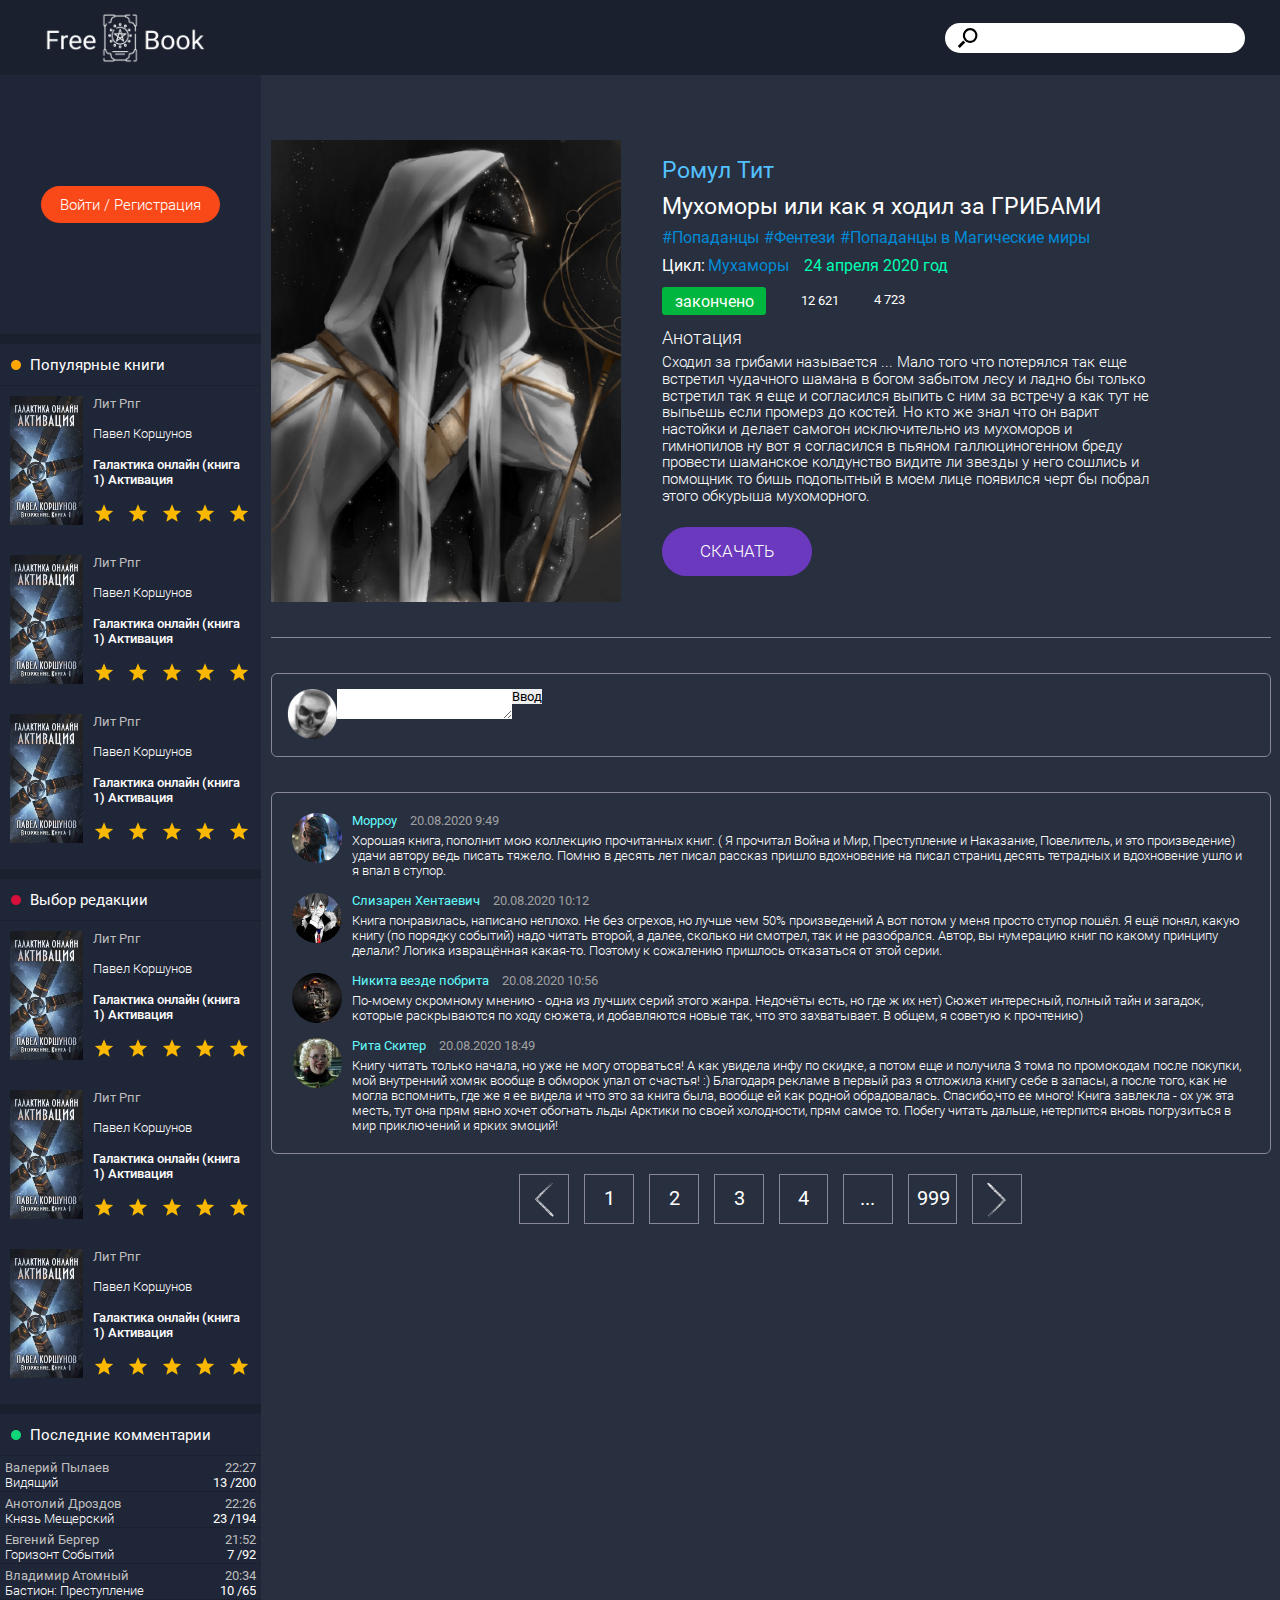
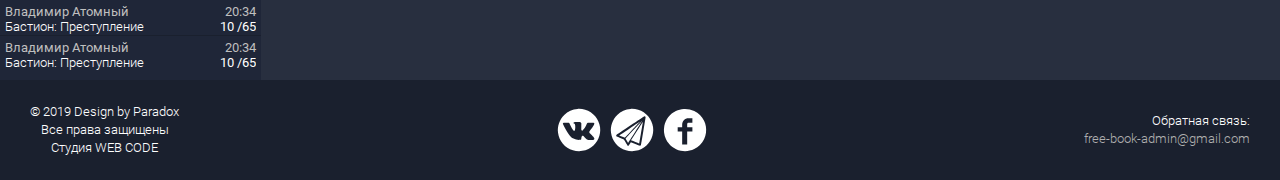
==== commit e1985491: "наконецто взялся за book-001.html" ====
--- a/book-001.html
+++ b/book-001.html
@@ -336,20 +336,20 @@
                         <div class="book-panel__detail-info-book">
                             <div class="book-panel__cover-book">
                                 <a href="#" class="book-panel__link-cover">
-                                    <img class="book-panel__img-cover" src="img/content-img/muhomor.png" width="230" height="308"></img>
+                                    <img class="book-panel__img-cover" src="img/content-img/art-wallp-mag.png" width="350" height="462"></img>
                                 </a>
-                                <button class="book-panel__button-download">Скачать в fb2</button>
+                                <!-- <button class="book-panel__button-download">Скачать в fb2</button> -->
                             </div>
                             <div class="book-panel__detail-inner-info">
+                                <a href="" class="book-panel__book-author">Ромул Тит</a>
                                 <h1 class="book-panel__book-headline">Мухоморы или как я ходил за ГРИБАМИ</h1>
-                                <a href="" class="book-panel__book-author">Ромул Тит</a>
                                 <ul class="book-panel__ul-genres-tags">
-                                    <li class="book-panel__li-tag-genres"><a href="#" class="book-panel__link-tag-popadanci style-links-tag">#Попаданцы</a></li>
-                                    <li class="book-panel__li-tag-genres"><a href="#" class="book-panel__link-tag-fantasy style-links-tag">#Фентези</a></li>
-                                    <li class="book-panel__li-tag-genres"><a href="#" class="book-panel__link-tag-magicworld style-links-tag">#Попаданцы в Магические миры </a></li>
+                                    <li class="book-panel__li-tag-genres"><a href="#" class="book-panel__link-tag-popadanci">#Попаданцы</a></li>
+                                    <li class="book-panel__li-tag-genres"><a href="#" class="book-panel__link-tag-fantasy">#Фентези</a></li>
+                                    <li class="book-panel__li-tag-genres"><a href="#" class="book-panel__link-tag-magicworld">#Попаданцы в Магические миры </a></li>
                                 </ul>
                                 <ul class="book-panel__ul-book-info">
-                                    <li class="book-panel__li-cycle"></li>
+                                    <li class="book-panel__li-cycle">
                                         <span class="book-panel__span-text">Цикл:</span>
                                         <a href="#" class="book-panel__link-book-cycle">Мухаморы</a>
                                     </li>
@@ -384,9 +384,10 @@
                                         </p>
                                     </div>
                                 </div>
+                                <a class="book-panel__button-download">Скачать</a>
                             </div>
                         </div>
-                        <div class="book-panel__aside-author-panel">
+                        <!-- <div class="book-panel__aside-author-panel">
                             <div class="book-panel__aside-author-profile">
                                 <div class="book-panel__author-profile-name">
                                     <h2 class="book-panel__author-title-name">
@@ -483,6 +484,162 @@
                                     </li>
                                 </ul>
                             </div>
+                        </div> -->
+                    </div>
+                    <div class="book-panel__inner-bottom-box">
+                        <div class="book-panel__form-placeholder-comments">
+                            <form class="book-panel__form-text" action="#">
+                                <div class="book-panel__placeholder-icon-user"></div>
+                                <img src="img/avatar-img/icon-avatar.png" alt="Иконка аватра" width="50" height="50">
+                                <div class="book-panel__inner-box-texteria">
+                                    <textarea id="texteria-input" class="book-panel__texteria-input" name="texteria-input" placeholder="Написать комментарий">
+
+                                    </textarea>
+                                </div>
+                                <div class="book-panel__inner-box-submit">
+                                    <input class="book-panel__input-submit" type="submit" value="Ввод">
+                                </div>
+                            </form>
+                        </div>
+                        <div class="book-panel__comments-column">
+                            <div class="book-panel__comment-wrapper">
+                                <div class="book-panel__comment-avatar">
+                                    <a href="#" class="book-panel__a-avatar-user">
+                                        <img class="book-panel__img-avatar" src="img/avatar-img/avatar-morrou.png" alt="Аватар Морроу" width="50" height="50">
+                                    </a>
+                                </div>
+                                <div class="book-panel__comment-text">
+                                    <ul class="book-panel__ul-comment-structure">
+                                        <li class="book-panel__li-title-username">
+                                            <a href="#" class="book-panel__link-username">Морроу</a>
+                                            <time datetime="2020-20-08T9:49">20.08.2020 9:49</time>
+                                        </li>
+                                        <li class="book-panel__li-content-text">
+                                            <p class="book-panel__p-comment-text">
+                                                Хорошая книга, пополнит мою коллекцию прочитанных книг.
+                                                ( Я прочитал Война и Мир, Преступление и Наказание, Повелитель, и это произведение)
+                                                удачи автору ведь писать тяжело. Помню в десять лет писал рассказ пришло вдохновение
+                                                на писал страниц десять тетрадных и вдохновение ушло и я впал в ступор.
+                                            </p>
+                                        </li>
+                                    </ul>
+                                </div>
+                            </div>
+                            <div class="book-panel__comment-wrapper">
+                                <div class="book-panel__comment-avatar">
+                                    <a href="#" class="book-panel__a-avatar-user">
+                                        <img class="book-panel__img-avatar" src="img/avatar-img/avatar-slizaren.png" alt="Аватар Слизарен Хентаевич" width="50" height="50">
+                                    </a>
+                                </div>
+                                <div class="book-panel__comment-text">
+                                    <ul class="book-panel__ul-comment-structure">
+                                        <li class="book-panel__li-title-username">
+                                            <a href="#" class="book-panel__link-username">Слизарен Хентаевич</a>
+                                            <time datetime="2020-20-08T10:12">20.08.2020 10:12</time>
+                                        </li>
+                                        <li class="book-panel__li-content-text">
+                                            <p class="book-panel__p-comment-text">
+                                                Книга понравилась, написано неплохо.
+                                                Не без огрехов, но лучше чем 50% произведений
+                                                А вот потом у меня просто ступор пошёл. Я ещё понял, какую книгу (по порядку событий)
+                                                надо читать второй, а далее, сколько ни смотрел, так и не разобрался.
+                                                Автор, вы нумерацию книг по какому принципу делали? Логика извращённая какая-то.
+                                                Поэтому к сожалению пришлось отказаться от этой серии.
+                                            </p>
+                                        </li>
+                                    </ul>
+                                </div>
+                            </div>
+                            <div class="book-panel__comment-wrapper">
+                                <div class="book-panel__comment-avatar">
+                                    <a href="#" class="book-panel__a-avatar-user">
+                                        <img class="book-panel__img-avatar" src="img/avatar-img/avatar-nikita.png" alt="Аватар Никита везде побрита" width="50" height="50">
+                                    </a>
+                                </div>
+                                <div class="book-panel__comment-text">
+                                    <ul class="book-panel__ul-comment-structure">
+                                        <li class="book-panel__li-title-username">
+                                            <a href="#" class="book-panel__link-username">Никита везде побрита</a>
+                                            <time datetime="2020-20-08T10:56">20.08.2020 10:56</time>
+                                        </li>
+                                        <li class="book-panel__li-content-text">
+                                            <p class="book-panel__p-comment-text">
+                                                По-моему скромному мнению - одна из лучших серий этого жанра.
+                                                Недочёты есть, но где ж их нет) Сюжет интересный, полный тайн и загадок,
+                                                которые раскрываются по ходу сюжета, и добавляются новые так,
+                                                что это захватывает. В общем, я советую к прочтению)
+                                            </p>
+                                        </li>
+                                    </ul>
+                                </div>
+                            </div>
+                            <div class="book-panel__comment-wrapper">
+                                <div class="book-panel__comment-avatar">
+                                    <a href="#" class="book-panel__a-avatar-user">
+                                        <img class="book-panel__img-avatar" src="img/avatar-img/avatar-rita.png" alt="Аватар Рита Скитер" width="50" height="50">
+                                    </a>
+                                </div>
+                                <div class="book-panel__comment-text">
+                                    <ul class="book-panel__ul-comment-structure">
+                                        <li class="book-panel__li-title-username">
+                                            <a href="#" class="book-panel__link-username">Рита Скитер</a>
+                                            <time datetime="2020-20-08T18:47">20.08.2020 18:49</time>
+                                        </li>
+                                        <li class="book-panel__li-content-text">
+                                            <p class="book-panel__p-comment-text">
+                                                Книгу читать только начала, но уже не могу оторваться!
+                                                А как увидела инфу по скидке, а потом еще и получила 3
+                                                тома по промокодам после покупки,
+                                                мой внутренний хомяк вообще в обморок упал от счастья! :)
+                                                Благодаря рекламе в первый раз я отложила книгу себе в запасы,
+                                                а после того, как не могла вспомнить, где же я ее видела и что это за книга была,
+                                                вообще ей как родной обрадовалась. Спасибо,что ее много!
+                                                Книга завлекла - ох уж эта месть, тут она прям явно хочет обогнать льды
+                                                Арктики по своей холодности, прям самое то. Побегу читать дальше,
+                                                нетерпится вновь погрузиться в мир приключений и ярких эмоций!
+                                            </p>
+                                        </li>
+                                    </ul>
+                                </div>
+                            </div>
+                        </div>
+                        <div class="book-panel__pagination-comments">
+                            <ul class="book-panel__ul-pagination">
+                                <li class="book-panel__li-pagination-wrapper">
+                                    <a class="book-panel__a-pagination-first" href="#"></a>
+                                </li>
+                                <li class="book-panel__li-pagination-wrapper">
+                                    <a class="book-panel__a-pagination-btn" href="#">
+                                        1
+                                    </a>
+                                </li>
+                                <li class="book-panel__li-pagination-wrapper">
+                                    <a class="book-panel__a-pagination-btn" href="#">
+                                        2
+                                    </a>
+                                </li>
+                                <li class="book-panel__li-pagination-wrapper">
+                                    <a class="book-panel__a-pagination-btn" href="#">
+                                        3
+                                    </a>
+                                </li>
+                                <li class="book-panel__li-pagination-wrapper">
+                                    <a class="book-panel__a-pagination-btn" href="#">
+                                        4
+                                    </a>
+                                </li>
+                                <li class="book-panel__li-pagination-wrapper">
+                                    <span class="book-panel__pagination-ellipsis " href="#">
+                                        ...
+                                    </span>
+                                </li>
+                                <li class="book-panel__li-pagination-wrapper">
+                                    <a class="book-panel__a-pagination-btn" href="#">999</a>
+                                </li>
+                                <li class="book-panel__li-pagination-wrapper">
+                                    <a class="book-panel__a-pagination-last" href="#"></a>
+                                </li>
+                            </ul>
                         </div>
                     </div>
                 </div>
--- a/css/style.css
+++ b/css/style.css
@@ -1 +1 @@
-@charset "UTF-8";@font-face{font-family:"Roboto";font-style:normal;font-weight:300;src:url("../fonts/roboto-v20-cyrillic_latin-300.eot");src:local("Roboto Light"),local("Roboto-Light"),url("../fonts/roboto-v20-cyrillic_latin-300.eot?#iefix") format("embedded-opentype"),url("../fonts/roboto-v20-cyrillic_latin-300.woff2") format("woff2"),url("../fonts/roboto-v20-cyrillic_latin-300.woff") format("woff"),url("../fonts/roboto-v20-cyrillic_latin-300.ttf") format("truetype"),url("../fonts/roboto-v20-cyrillic_latin-300.svg#Roboto") format("svg")}@font-face{font-family:"Roboto";font-style:normal;font-weight:400;src:url("../fonts/roboto-v20-cyrillic_latin-regular.eot");src:local("Roboto"),local("Roboto-Regular"),url("../fonts/roboto-v20-cyrillic_latin-regular.eot?#iefix") format("embedded-opentype"),url("../fonts/roboto-v20-cyrillic_latin-regular.woff2") format("woff2"),url("../fonts/roboto-v20-cyrillic_latin-regular.woff") format("woff"),url("../fonts/roboto-v20-cyrillic_latin-regular.ttf") format("truetype"),url("../fonts/roboto-v20-cyrillic_latin-regular.svg#Roboto") format("svg")}@font-face{font-family:"Roboto";font-style:normal;font-weight:500;src:url("../fonts/roboto-v20-cyrillic_latin-500.eot");src:local("Roboto Medium"),local("Roboto-Medium"),url("../fonts/roboto-v20-cyrillic_latin-500.eot?#iefix") format("embedded-opentype"),url("../fonts/roboto-v20-cyrillic_latin-500.woff2") format("woff2"),url("../fonts/roboto-v20-cyrillic_latin-500.woff") format("woff"),url("../fonts/roboto-v20-cyrillic_latin-500.ttf") format("truetype"),url("../fonts/roboto-v20-cyrillic_latin-500.svg#Roboto") format("svg")}@font-face{font-family:"Roboto";font-style:normal;font-weight:700;src:url("../fonts/roboto-v20-cyrillic_latin-700.eot");src:local("Roboto Bold"),local("Roboto-Bold"),url("../fonts/roboto-v20-cyrillic_latin-700.eot?#iefix") format("embedded-opentype"),url("../fonts/roboto-v20-cyrillic_latin-700.woff2") format("woff2"),url("../fonts/roboto-v20-cyrillic_latin-700.woff") format("woff"),url("../fonts/roboto-v20-cyrillic_latin-700.ttf") format("truetype"),url("../fonts/roboto-v20-cyrillic_latin-700.svg#Roboto") format("svg")}*{padding:0;margin:0;border:0}*,:after,:before{-webkit-box-sizing:border-box;box-sizing:border-box}:active,:focus{outline:none}a:active,a:focus{outline:none}aside,footer,header,nav{display:block}body,html{height:100%;width:100%;font-size:100%;line-height:1;font-size:14px;-ms-text-size-adjust:100%;-moz-text-size-adjust:100%;-webkit-text-size-adjust:100%;font-family:"Roboto",Arial,sans-serif}button,input,textarea{font-family:inherit}input::-ms-clear{display:none}button{cursor:pointer}button::-moz-focus-inner{padding:0;border:0}a,a:visited{text-decoration:none}a:hover{text-decoration:none}ul li{list-style:none}img{vertical-align:top}h1,h2,h3,h4,h5,h6{font-size:inherit;font-weight:400}.visually-hidden{position:absolute;clip:rect(0 0 0 0);width:1px;height:1px;margin:-1px;border-bottom:1px}.wrapper{overflow:hidden;min-height:100%}.container{display:-webkit-box;display:-ms-flexbox;display:flex;-webkit-box-pack:justify;-ms-flex-pack:justify;justify-content:space-between;-webkit-box-align:center;-ms-flex-align:center;align-items:center;max-width:1775;width:1240px;padding:0px 10px}@media (max-width:495px){.container{display:-webkit-box;display:-ms-flexbox;display:flex;-webkit-box-orient:vertical;-webkit-box-direction:normal;-ms-flex-direction:column;flex-direction:column}.container .footer-panel__copyright{padding:10px 0 10px 0}.container .footer-panel__feedback{display:-webkit-box;display:-ms-flexbox;display:flex;-ms-flex-wrap:wrap;flex-wrap:wrap;-webkit-box-orient:vertical;-webkit-box-direction:normal;-ms-flex-flow:column;flex-flow:column;-webkit-box-align:center;-ms-flex-align:center;align-items:center;padding:10px 0 10px 0}}.header-panel{width:100%;min-height:75px;display:-webkit-box;-webkit-box-pack:justify;-ms-flex-pack:justify;justify-content:space-between;-ms-flex-wrap:wrap;flex-wrap:wrap;background-color:#1A202E}.header-panel__heading{display:-webkit-box;display:-ms-flexbox;display:flex;-webkit-box-align:center;-ms-flex-align:center;align-items:center;margin:0 0 0 3.5%}.header-panel__search{display:-webkit-box;display:-ms-flexbox;display:flex;-webkit-box-align:center;-ms-flex-align:center;align-items:center;margin:0 2.7% 0 0}@media (max-width:530px){.header-panel__heading{display:-webkit-box;-webkit-box-pack:center;-ms-flex-pack:center;justify-content:center;margin:0 auto;width:100%;height:100%;padding:20px 0 10px 0}.header-panel__search{display:-webkit-box;display:-ms-flexbox;display:flex;-webkit-box-pack:center;-ms-flex-pack:center;justify-content:center;-ms-flex-wrap:wrap;flex-wrap:wrap;margin:0 auto;padding:10px 0 20px 0}}.heading-links{color:#fff;font-size:30px}.inp-form-search{width:300px;min-height:30px;border-radius:20px;font-size:15px;padding:0 0 0 40px;color:#000;background-color:#fff;vertical-align:baseline;cursor:pointer;background-image:url("../img/icon-svg/search-icon.svg");background-repeat:no-repeat;background-size:15% 85%}.main{display:-webkit-box;display:-ms-flexbox;display:flex}.sidebar-btn{display:none;width:30px;height:30px;background-color:#ff0000;position:relative;left:0px;top:0;border-radius:20px;font-size:15px;color:#fff}.sidebar-active{-webkit-transform:translateX(0%);-ms-transform:translateX(0%);transform:translateX(0%)}@media (max-width:1030px){.sidebar{position:fixed;top:0;left:0;width:300px;height:100%;display:-webkit-box;display:-ms-flexbox;display:flex;-webkit-box-align:center;-ms-flex-align:center;align-items:center;-webkit-box-orient:vertical;-webkit-box-direction:normal;-ms-flex-direction:column;flex-direction:column;background-color:#656565;overflow:hidden;-webkit-transition:1s ease;-o-transition:1s ease;transition:1s ease;-webkit-transform:translateX(-100%);-ms-transform:translateX(-100%);transform:translateX(-100%)}.sidebar-btn{display:block}}.sidebar{display:-webkit-box;display:-ms-flexbox;display:flex;-webkit-box-orient:vertical;-webkit-box-direction:normal;-ms-flex-direction:column;flex-direction:column;overflow:hidden;-webkit-box-flex:0;-ms-flex:0 0 20.4%;flex:0 0 20.4%;min-height:1600px;background-color:#1A202E}.user__widget{display:-webkit-box;display:-ms-flexbox;display:flex;-webkit-box-pack:center;-ms-flex-pack:center;justify-content:center;-webkit-box-align:center;-ms-flex-align:center;align-items:center;min-height:259px;width:100%;background-color:#1F2638}.login-registration{padding:9.5px 19px;background-color:#F94919;border-radius:20px;font-size:15px;line-height:18px;font-weight:300;color:#fff}.login-registration:hover{background-color:#c92800;-webkit-transition:all 0.5s ease;-o-transition:all 0.5s ease;transition:all 0.5s ease}.login-registration:active{background-color:#ff0000;-webkit-transition:all 0.3s ease;-o-transition:all 0.3s ease;transition:all 0.3s ease;color:#e6e6e6}.user-link{display:-webkit-box;display:-ms-flexbox;display:flex;-webkit-box-orient:vertical;-webkit-box-direction:normal;-ms-flex-direction:column;flex-direction:column;-ms-flex-wrap:wrap;flex-wrap:wrap;padding:0px 0 0 45px}.user-link li:first-child{padding:0 0 0 0}.user-link li{position:relative;padding:19px 0 0 0}.link-add-book,.link-exit,.link-library,.link-message,.link-profile{font-family:"Roboto",Arial,sans-serif;font-weight:300;font-size:20px;line-height:23px;color:#fff}.link-add-book:hover,.link-exit:hover,.link-library:hover,.link-message:hover,.link-profile:hover{color:#1fcaff;-webkit-transition:all 0.5s ease;-o-transition:all 0.5s ease;transition:all 0.5s ease}.link-add-book:active,.link-exit:active,.link-library:active,.link-message:active,.link-profile:active{color:#53576cc4;-webkit-transition:all 0.5s ease;-o-transition:all 0.5s ease;transition:all 0.5s ease}.link-profile:before{content:"";position:absolute;display:block;background-image:url("../img/icon-svg/user-icon.svg");background-repeat:no-repeat;background-size:32px 35px;width:32px;height:35px;top:-6px;left:-45px;z-index:10}.link-message:before{content:"";position:absolute;display:block;background-image:url("../img/icon-svg/message-icon.svg");background-repeat:no-repeat;background-size:32px 35px;width:32px;height:35px;top:14px;left:-45px;z-index:10}.link-library:before{content:"";position:absolute;display:block;background-image:url("../img/icon-svg/book-icon.svg");background-repeat:no-repeat;background-size:32px 35px;width:32px;height:35px;top:14px;left:-45px;z-index:10}.link-add-book:before{content:"";position:absolute;display:block;background-image:url("../img/icon-svg/add-book-icon.svg");background-repeat:no-repeat;background-size:32px 35px;width:32px;height:35px;top:13px;left:-45px;z-index:10}.link-exit:before{content:"";position:absolute;display:block;background-image:url("../img/icon-svg/exit.svg");background-repeat:no-repeat;background-size:32px 35px;width:32px;height:35px;top:14px;left:-45px;z-index:10}.popular-book__widget{display:-webkit-box;display:-ms-flexbox;display:flex;-webkit-box-orient:vertical;-webkit-box-direction:normal;-ms-flex-direction:column;flex-direction:column;width:100%;min-height:525px;background-color:#1F2638;margin:10px 0 0 0}.popular-book .popular-book-box{position:relative}.popular-book__title{border-bottom:1.5px solid #1A202E;font-family:"Roboto",Arial,sans-serif;color:#fff;font-size:15px;line-height:18px;padding:12px 0 11px 30px}.popular-book__list{margin:10px 0 0 10px}.book-item{display:-webkit-box;display:-ms-flexbox;display:flex;-webkit-box-orient:horizontal;-webkit-box-direction:normal;-ms-flex-direction:row;flex-direction:row;margin:0 0 30px 0}.book-item:nth-child(3){margin:0 0 26px 0}.book-desc{display:-webkit-box;display:-ms-flexbox;display:flex;-webkit-box-orient:vertical;-webkit-box-direction:normal;-ms-flex-direction:column;flex-direction:column;-webkit-box-pack:justify;-ms-flex-pack:justify;justify-content:space-between;padding:0 10px 0 10px}.book-genre__litRpg{font-family:"Roboto",Arial,sans-serif;color:#bfbfbf;font-size:13px;line-height:15px}.popular-book-box{background-image:url("../img/icon-svg/orange-ellipse.svg");background-repeat:no-repeat;background-position:11px center}.author-nick{font-family:"Roboto",Arial,sans-serif;color:#fff;font-size:13px;line-height:15px;font-weight:300}.book-title{font-family:"Roboto",Arial,sans-serif;color:#fff;font-size:13px;line-height:15px;font-weight:500}.book-rating{display:-webkit-box;display:-ms-flexbox;display:flex;-webkit-box-pack:justify;-ms-flex-pack:justify;justify-content:space-between;-webkit-box-orient:horizontal;-webkit-box-direction:normal;-ms-flex-direction:row;flex-direction:row}.star-rating{position:relative;display:inline-block;width:23px;height:23px}.star{content:"";position:absolute;display:block;background-image:url("../img/icon-svg/star-icon.svg");background-repeat:no-repeat;background-size:23px 23px;width:23px;height:23px}.editors-choice__widget{display:-webkit-box;display:-ms-flexbox;display:flex;-webkit-box-orient:vertical;-webkit-box-direction:normal;-ms-flex-direction:column;flex-direction:column;width:100%;min-height:525px;background-color:#1F2638;margin:10px 0 0 0}.editors-choice__title{border-bottom:1.5px solid #1A202E;font-family:"Roboto",Arial,sans-serif;color:#fff;font-size:15px;line-height:18px;padding:12px 0 11px 30px}.editors-choice__list{margin:10px 0 0 10px}.editors-book-box{background-image:url("../img/icon-svg/red-ellipse.svg");background-repeat:no-repeat;background-position:11px center}.last-comments__widget{display:-webkit-box;display:-ms-flexbox;display:flex;-webkit-box-orient:vertical;-webkit-box-direction:normal;-ms-flex-direction:column;flex-direction:column;overflow:hidden;width:100%;min-height:259px;background-color:#1F2638;margin:10px 0 0 0}.last-comments__title{border-bottom:1.5px solid #1A202E;font-family:"Roboto",Arial,sans-serif;color:#fff;font-size:15px;line-height:18px;padding:12px 0 11px 30px}.last-comments-box{background-image:url("../img/icon-svg/green-ellipse.svg");background-repeat:no-repeat;background-position:11px center}.comment-item{padding:3.5px 5px 1.6px 5px;border-bottom:1px solid #1A202E}.comment-item:last-child{border-bottom:none;padding:3.5px 5px 10px 5px}.comment-item:hover{background-color:#252E47;-webkit-transition:all 0.5s ease;-o-transition:all 0.5s ease;transition:all 0.5s ease}.last-comment-link{display:-webkit-box;display:-ms-flexbox;display:flex;-webkit-box-pack:justify;-ms-flex-pack:justify;justify-content:space-between}.text-author-book{display:-webkit-box;display:-ms-flexbox;display:flex;-webkit-box-orient:vertical;-webkit-box-direction:normal;-ms-flex-direction:column;flex-direction:column}.author-initials{font-family:"Roboto",Arial,sans-serif;color:#bfbfbf;font-size:13px;line-height:15px}.comment-book-title{font-family:"Roboto",Arial,sans-serif;color:#fff;font-size:13px;line-height:15px;font-weight:300}.total-comments{display:-webkit-box;display:-ms-flexbox;display:flex;-webkit-box-orient:vertical;-webkit-box-direction:normal;-ms-flex-direction:column;flex-direction:column;-webkit-box-align:end;-ms-flex-align:end;align-items:flex-end}.time-comment{font-family:"Roboto",Arial,sans-serif;color:#bfbfbf;font-size:13px;line-height:15px}.item-comment{display:-webkit-box;display:-ms-flexbox;display:flex;-webkit-box-orient:horizontal;-webkit-box-direction:normal;-ms-flex-direction:row;flex-direction:row;-ms-flex-wrap:wrap;flex-wrap:wrap;overflow:hidden}.item-comment .prime-comments{font-family:"Roboto",Arial,sans-serif;color:#fff;font-size:13px;line-height:15px}.item-comment .our-comments{font-family:"Roboto",Arial,sans-serif;color:#fff;font-size:13px;line-height:15px}.book-content{display:-webkit-box;display:-ms-flexbox;display:flex;-webkit-box-flex:1;-ms-flex:1 1 auto;flex:1 1 auto;-webkit-box-orient:vertical;-webkit-box-direction:normal;-ms-flex-direction:column;flex-direction:column}.book-content__filter{width:100%;border-bottom:1px solid #000}.book-content__library{width:100%;height:100%;display:-webkit-box;display:-ms-flexbox;display:flex;-webkit-box-orient:vertical;-webkit-box-direction:normal;-ms-flex-direction:column;flex-direction:column;-webkit-box-align:center;-ms-flex-align:center;align-items:center;-ms-flex-wrap:wrap;flex-wrap:wrap;background-color:#EEF1F8}@media (max-width:320px){.book-content{max-width:320px}}.catalog-book{display:-webkit-box;display:-ms-flexbox;display:flex;-webkit-box-pack:center;-ms-flex-pack:center;justify-content:center;-webkit-box-orient:horizontal;-webkit-box-direction:normal;-ms-flex-direction:row;flex-direction:row;-ms-flex-wrap:wrap;flex-wrap:wrap;padding:35px 35px 0 35px}@media (max-width:360px){.catalog-book{padding:35px 0px 0 0px}}@media (max-width:375px){.catalog-book{padding:35px 0px 0 0px}}@media (max-width:398px){.catalog-book{padding:35px 0px 0 0px}}.book-card-li{position:relative;padding:3px;border:1px solid #eaeaea;display:-webkit-box;display:-ms-flexbox;display:flex;-webkit-box-align:center;-ms-flex-align:center;align-items:center;-webkit-box-orient:vertical;-webkit-box-direction:normal;-ms-flex-direction:column;flex-direction:column;-ms-flex-wrap:wrap;flex-wrap:wrap;margin:0 2% 3% 0}.book-card-li:focus-within,.book-card-li:hover{-webkit-box-shadow:0px 10px 25px 0 rgba(41,52,73,0.5);box-shadow:0px 10px 25px 0 rgba(41,52,73,0.5);-webkit-transition:all 0.3s ease;-o-transition:all 0.3s ease;transition:all 0.3s ease}.book-card-li::last-child{margin:0 0 0 0}.book-card-li .annotation-book{display:none}@media (max-width:360px){.book-card-li{margin:0 5% 3% 0}}@media (max-width:375px){.book-card-li{margin:0 4% 3% 0}}@media (max-width:398px){.book-card-li{margin:0 4% 3% 0}}@media (max-width:400px){.book-card-li{margin:0 5% 3% 0}}@media (max-width:414px){.book-card-li{margin:0 5% 3% 0}}@media (max-width:320px){.book-card-li{margin:0 2% 3% 2%}}.book-card-li:focus-within .annotation-book,.book-card-li:hover .annotation-book{display:-webkit-box;display:-ms-flexbox;display:flex;-webkit-transition:all 0.4s ease;-o-transition:all 0.4s ease;transition:all 0.4s ease;background-color:#EEF1F8}.annotation-book{position:absolute;text-align:center;-ms-flex-wrap:wrap;flex-wrap:wrap;width:146px;height:200px;top:20px;left:0;z-index:10}.annotation-book .annotation-text{font-family:"Roboto",Arial,sans-serif;font-size:11.5px;color:#424242;line-height:13px;padding:2px 2px 0 3px}.personal-book-rating{display:-webkit-box;display:-ms-flexbox;display:flex;-webkit-box-pack:justify;-ms-flex-pack:justify;justify-content:space-between;-webkit-box-orient:horizontal;-webkit-box-direction:normal;-ms-flex-direction:row;flex-direction:row;padding:0 0 5px 0}.personal-book-rating-li{position:relative;display:inline-block;width:18px;height:18px}.star-rating-content{content:"";position:absolute;display:block;background-image:url("../img/icon-svg/star-icon.svg");background-repeat:no-repeat;background-size:18px 18px;width:18px;height:18px}.title-and-author{display:-webkit-box;display:-ms-flexbox;display:flex;-webkit-box-orient:vertical;-webkit-box-direction:normal;-ms-flex-direction:column;flex-direction:column;-ms-flex-wrap:wrap;flex-wrap:wrap;-webkit-box-pack:center;-ms-flex-pack:center;justify-content:center;text-align:center}.title-link{padding:4px 0 4px 0}.title-link .title-book{font-family:"Roboto",Arial,sans-serif;color:#4B8091;font-size:14px;line-height:16px;font-weight:300}.author-book-link .title-author{font-family:"Roboto",Arial,sans-serif;color:#000;font-size:14px;line-height:16px;font-weight:300}.filter-control-form{display:-webkit-box;display:-ms-flexbox;display:flex;-webkit-box-orient:horizontal;-webkit-box-direction:normal;-ms-flex-direction:row;flex-direction:row;-webkit-box-pack:justify;-ms-flex-pack:justify;justify-content:space-between;-webkit-box-align:center;-ms-flex-align:center;align-items:center;padding:21px 0 25px 30px;background-color:#E7E9ED}@media (max-width:360px){.filter-control-form{padding:21px 0 25px 0px}}@media (max-width:414px){.filter-control-form{padding:21px 0 25px 0px}}@media (max-width:415px){.filter-control-form{padding:21px 0 25px 0px}}.primary-filter-control{display:-webkit-box;display:-ms-flexbox;display:flex;-webkit-box-orient:horizontal;-webkit-box-direction:normal;-ms-flex-direction:row;flex-direction:row;-ms-flex-wrap:wrap;flex-wrap:wrap;-webkit-box-align:center;-ms-flex-align:center;align-items:center}@media (max-width:360px){.primary-filter-control{padding:0 0 0 20px}}@media (max-width:414px){.primary-filter-control{padding:0 0 0 20px}}.general-style-select{display:block;background:none;border:1px solid #ccc;border-radius:10px;-webkit-appearance:none;-moz-appearance:none;appearance:none;font-family:inherit;font-size:14px;line-height:18px;color:#000;font-weight:300}.genre-control-box{margin:0 15px 0px 0}@media (max-width:360px){.genre-control-box{margin:0 15px 15px 0}}@media (max-width:375px){.genre-control-box{margin:0 15px 15px 0}}@media (max-width:398px){.genre-control-box{margin:0 15px 15px 0}}@media (max-width:400px){.genre-control-box{margin:0 15px 15px 0}}@media (max-width:414px){.genre-control-box{margin:0 15px 15px 0}}@media (max-width:600px){.genre-control-box{margin:0 15px 15px 0}}@media (max-width:640px){.genre-control-box{margin:0 15px 15px 0}}.published-control-box{margin:0 15px 0 0}.status-control-box{margin:0 15px 0px 0}@media (max-width:360px){.status-control-box{margin:0 15px 15px 0}}@media (max-width:375px){.status-control-box{margin:0 15px 15px 0}}@media (max-width:398px){.status-control-box{margin:0 15px 15px 0}}@media (max-width:400px){.status-control-box{margin:0 15px 15px 0}}@media (max-width:414px){.status-control-box{margin:0 15px 15px 0}}@media (max-width:600px){.status-control-box{margin:0 15px 15px 0}}@media (max-width:640px){.status-control-box{margin:0 15px 15px 0}}.genre-control{padding:8px 60px 8px 10px}.published-control{padding:8px 20px 8px 10px}.status-control{padding:8px 15px 8px 10px}.btn-more-sittings{position:relative;margin:0 50px 0 0}.btn-more-sittings:before{content:"";position:absolute;background-image:url("../img/icon-svg/settings-search.svg");background-repeat:no-repeat;background-size:30px 30px;width:30px;height:30px;top:-14px;right:-10px}@media (max-width:375px){.btn-more-sittings:before{top:38px;right:-5px;margin:0 0 0 0}}@media (max-width:405px){.btn-more-sittings:before{top:38px;right:25px;margin:0 0 0 0}}@media (width:320px){.btn-more-sittings:before{top:-38px;right:-20px;margin:0 0 0 0}}@media (max-width:360px){.btn-more-sittings{top:37px;right:-20px;margin:0 0 0 0}}@media (max-width:375px){.btn-more-sittings{top:23px;right:55px;margin:0 0 0 0}}@media (max-width:398px){.btn-more-sittings{top:23px;right:35px;margin:0 0 0 0}}@media (max-width:400px){.btn-more-sittings{top:23px;right:35px;margin:0 0 0 0}}@media (max-width:414px){.btn-more-sittings{top:-27px;right:35px;margin:0 0 0 0}}.title-result{width:100%;display:-webkit-box;display:-ms-flexbox;display:flex;-webkit-box-align:center;-ms-flex-align:center;align-items:center;padding:18px 0 22px 33px;background-color:#EEF1F8}.caption-about-result{font-family:"Roboto",Arial,sans-serif;font-size:25px;line-height:29px;color:#000}.subtitle-found-books{font-family:"Roboto",Arial,sans-serif;font-weight:300;font-size:15px;line-height:18px;color:#000;padding:7px 0 0 0}.pagination-books{display:-webkit-box;display:-ms-flexbox;display:flex;-webkit-box-orient:horizontal;-webkit-box-direction:normal;-ms-flex-direction:row;flex-direction:row;-webkit-box-align:center;-ms-flex-align:center;align-items:center;margin:30px 0 30px 0px}.pagination-books .pagination-link{font-family:"Roboto",Arial,sans-serif;font-size:20px;line-height:23px;color:#000;padding:8px 14px;border:1px solid #656565;background-color:#E2E5EC;font-weight:300}.pagination-books .pagination-link:hover{background-color:#41495e56;color:#000;-webkit-transition:all 0.3s ease;-o-transition:all 0.3s ease;transition:all 0.3s ease}@media (max-width:360px){.pagination-books .pagination-link{font-size:15px;padding:5px 10px}}@media (max-width:375px){.pagination-books .pagination-link{font-size:15px;padding:6px 12px}}@media (max-width:414px){.pagination-books .pagination-link{font-size:15px;padding:6px 12px}}@media (max-width:460px){.pagination-books .pagination-link{font-size:15px;padding:6px 12px}}@media (max-width:320px){.pagination-books .pagination-link{font-size:13px;padding:4px 9px}}.pagination-books .pagination-link-active{font-family:"Roboto",Arial,sans-serif;font-size:20px;line-height:23px;color:#fff;padding:8px 14px;border:1px solid #656565;background-color:#53576cc4;font-weight:300}.pagination-books .pagination-link-active:hover{background-color:#838591c4;-webkit-transition:all 0.3s ease;-o-transition:all 0.3s ease;transition:all 0.3s ease}@media (max-width:360px){.pagination-books .pagination-link-active{font-size:14px;padding:5px 10px}}@media (max-width:375px){.pagination-books .pagination-link-active{font-size:15px;padding:6px 12px}}@media (max-width:414px){.pagination-books .pagination-link-active{font-size:15px;padding:6px 12px}}@media (max-width:460px){.pagination-books .pagination-link-active{font-size:15px;padding:6px 12px}}@media (max-width:320px){.pagination-books .pagination-link-active{font-size:13px;padding:4px 9px}}.footer{width:100%;min-height:100px;background-color:#1A202E;display:-webkit-box;display:-ms-flexbox;display:flex;-webkit-box-pack:center;-ms-flex-pack:center;justify-content:center;-webkit-box-align:center;-ms-flex-align:center;align-items:center}.footer-panel__copyright{display:-webkit-box;display:-ms-flexbox;display:flex;-webkit-box-orient:vertical;-webkit-box-direction:normal;-ms-flex-direction:column;flex-direction:column;-ms-flex-wrap:wrap;flex-wrap:wrap;-webkit-box-pack:center;-ms-flex-pack:center;justify-content:center;-webkit-box-align:center;-ms-flex-align:center;align-items:center}.copyright-text{font-family:"Roboto",Arial,sans-serif;font-weight:300;font-size:13px;line-height:18px;color:#fff}.footer-panel__social{display:-webkit-box;display:-ms-flexbox;display:flex;-webkit-box-orient:vertical;-webkit-box-direction:normal;-ms-flex-direction:column;flex-direction:column;-ms-flex-wrap:wrap;flex-wrap:wrap;-webkit-box-align:center;-ms-flex-align:center;align-items:center}.footer-social{position:relative;display:inline-block;vertical-align:middle;width:50px;height:50px;text-align:center}.footer-social-icon__facebook{content:"";position:absolute;display:block;background-image:url("../img/icon-svg/fb-icon.svg");background-repeat:no-repeat;background-size:50px 50px;width:50px;height:50px}.footer-social-icon__facebook:hover{background-image:url("../img/icon-svg/fb-hover-icon.svg");-webkit-transition:all 0.5s ease;-o-transition:all 0.5s ease;transition:all 0.5s ease}.footer-social-icon__telegram{content:"";position:absolute;display:block;background-image:url("../img/icon-svg/telegram-icon.svg");background-repeat:no-repeat;background-size:50px 50px;width:50px;height:50px}.footer-social-icon__telegram:hover{background-image:url("../img/icon-svg/telegram-hover-icon.svg");-webkit-transition:all 0.5s ease;-o-transition:all 0.5s ease;transition:all 0.5s ease}.footer-social-icon__vk{content:"";position:absolute;display:block;background-image:url("../img/icon-svg/vk-icon.svg");background-repeat:no-repeat;background-size:50px 50px;width:50px;height:50px}.footer-social-icon__vk:hover{background-image:url("../img/icon-svg/vk-hover-icon.svg");-webkit-transition:all 0.5s ease;-o-transition:all 0.5s ease;transition:all 0.5s ease}.footer-panel__feedback{display:-webkit-box;display:-ms-flexbox;display:flex;-ms-flex-wrap:wrap;flex-wrap:wrap;-webkit-box-orient:vertical;-webkit-box-direction:normal;-ms-flex-flow:column;flex-flow:column;-webkit-box-align:end;-ms-flex-align:end;align-items:flex-end}.feedback-text{font-family:"Roboto",Arial,sans-serif;font-weight:300;font-size:13px;line-height:18px;color:#fff}.feedback-mail{font-family:"Roboto",Arial,sans-serif;font-size:13px;font-weight:300;line-height:18px;color:#B0B0B0}.book-panel{display:-webkit-box;display:-ms-flexbox;display:flex;-webkit-box-orient:vertical;-webkit-box-direction:normal;-ms-flex-direction:column;flex-direction:column;-ms-flex-wrap:wrap;flex-wrap:wrap;width:100%;height:100%}.book-panel a,.book-panel button,.book-panel div,.book-panel footer,.book-panel h1,.book-panel h2,.book-panel h3,.book-panel header,.book-panel li,.book-panel p,.book-panel section,.book-panel ul{outline:1px solid red}.book-panel__center-container{width:1000px;margin:0 auto}.book-panel__inner-content-box{display:-webkit-box;display:-ms-flexbox;display:flex;-webkit-box-orient:horizontal;-webkit-box-direction:normal;-ms-flex-direction:row;flex-direction:row;-webkit-box-pack:justify;-ms-flex-pack:justify;justify-content:space-between;margin:42px 0 0 0}.book-panel__detail-info-book{display:-webkit-box;display:-ms-flexbox;display:flex;-webkit-box-pack:justify;-ms-flex-pack:justify;justify-content:space-between;width:700px;padding:0 0 0 0;margin:0 0 0px 0;background:rgba(224,233,241,0.7);-webkit-box-shadow:0px 4px 4px rgba(0,0,0,0.25);box-shadow:0px 4px 4px rgba(0,0,0,0.25)}.book-panel__aside-author-panel{display:-webkit-box;display:-ms-flexbox;display:flex;-webkit-box-orient:vertical;-webkit-box-direction:normal;-ms-flex-direction:column;flex-direction:column;width:255px;margin:0 0 0 0;background:rgba(224,233,241,0.7);-webkit-box-shadow:0px 4px 4px rgba(0,0,0,0.25);box-shadow:0px 4px 4px rgba(0,0,0,0.25)}.book-panel__cover-book{display:-webkit-box;display:-ms-flexbox;display:flex;-webkit-box-orient:vertical;-webkit-box-direction:normal;-ms-flex-direction:column;flex-direction:column;-ms-flex-wrap:wrap;flex-wrap:wrap;-webkit-box-align:center;-ms-flex-align:center;align-items:center;padding:0 0 0 0;margin:23px 0 35px 21px}.book-panel__button-download{width:230px;background-color:#185D8F;border-radius:7px;font-family:"Roboto",Arial,sans-serif;font-style:italic;font-weight:300;font-size:25px;line-height:29px;color:#fff;margin:23px 0 0 0;padding:8px 0 11px 0}.book-panel__detail-inner-info{margin:0 0 0 20px;padding:41px 0 0 0}.book-panel__book-headline{font-family:"Roboto",Arial,sans-serif;font-size:20px;line-height:111.2%;font-weight:400;margin:0 0 10px 0}.book-panel__book-author{font-family:"Roboto",Arial,sans-serif;font-size:20px;line-height:111.2%;color:#018AD7}.book-panel__ul-genres-tags{display:-webkit-box;display:-ms-flexbox;display:flex;-webkit-box-orient:horizontal;-webkit-box-direction:normal;-ms-flex-direction:row;flex-direction:row;-ms-flex-wrap:wrap;flex-wrap:wrap;margin:10px 0 10px 0}.book-panel__li-tag-genres .style-links-tag{font-family:"Roboto",Arial,sans-serif;font-size:13px;line-height:111.2%;color:#018AD7}.book-panel__ul-book-info{display:-webkit-box;display:-ms-flexbox;display:flex;-webkit-box-orient:horizontal;-webkit-box-direction:normal;-ms-flex-direction:row;flex-direction:row;margin:0 0 17px 0}.book-panel__span-publication-date,.book-panel__span-text{font-family:"Roboto",Arial,sans-serif;font-size:13px;line-height:111.2%}.book-panel__link-book-cycle{font-family:"Roboto",Arial,sans-serif;font-size:13px;line-height:111.2%;color:#018AD7}.book-panel__ul-stats{display:-webkit-box;display:-ms-flexbox;display:flex;-webkit-box-orient:horizontal;-webkit-box-direction:normal;-ms-flex-direction:row;flex-direction:row}.book-panel__span-book-status{font-family:"Roboto",Arial,sans-serif;font-size:13px;line-height:111.2%;background-color:#00B63E;border-radius:3px;color:#fff;padding:4.5px 12px 4.5px 13px;margin:17px 0 0 0}.book-panel__annotation-book{margin:19px 20px 0 0}+@charset "UTF-8";@font-face{font-family:"Roboto";font-style:normal;font-weight:300;src:url("../fonts/roboto-v20-cyrillic_latin-300.eot");src:local("Roboto Light"),local("Roboto-Light"),url("../fonts/roboto-v20-cyrillic_latin-300.eot?#iefix") format("embedded-opentype"),url("../fonts/roboto-v20-cyrillic_latin-300.woff2") format("woff2"),url("../fonts/roboto-v20-cyrillic_latin-300.woff") format("woff"),url("../fonts/roboto-v20-cyrillic_latin-300.ttf") format("truetype"),url("../fonts/roboto-v20-cyrillic_latin-300.svg#Roboto") format("svg")}@font-face{font-family:"Roboto";font-style:normal;font-weight:400;src:url("../fonts/roboto-v20-cyrillic_latin-regular.eot");src:local("Roboto"),local("Roboto-Regular"),url("../fonts/roboto-v20-cyrillic_latin-regular.eot?#iefix") format("embedded-opentype"),url("../fonts/roboto-v20-cyrillic_latin-regular.woff2") format("woff2"),url("../fonts/roboto-v20-cyrillic_latin-regular.woff") format("woff"),url("../fonts/roboto-v20-cyrillic_latin-regular.ttf") format("truetype"),url("../fonts/roboto-v20-cyrillic_latin-regular.svg#Roboto") format("svg")}@font-face{font-family:"Roboto";font-style:normal;font-weight:500;src:url("../fonts/roboto-v20-cyrillic_latin-500.eot");src:local("Roboto Medium"),local("Roboto-Medium"),url("../fonts/roboto-v20-cyrillic_latin-500.eot?#iefix") format("embedded-opentype"),url("../fonts/roboto-v20-cyrillic_latin-500.woff2") format("woff2"),url("../fonts/roboto-v20-cyrillic_latin-500.woff") format("woff"),url("../fonts/roboto-v20-cyrillic_latin-500.ttf") format("truetype"),url("../fonts/roboto-v20-cyrillic_latin-500.svg#Roboto") format("svg")}@font-face{font-family:"Roboto";font-style:normal;font-weight:700;src:url("../fonts/roboto-v20-cyrillic_latin-700.eot");src:local("Roboto Bold"),local("Roboto-Bold"),url("../fonts/roboto-v20-cyrillic_latin-700.eot?#iefix") format("embedded-opentype"),url("../fonts/roboto-v20-cyrillic_latin-700.woff2") format("woff2"),url("../fonts/roboto-v20-cyrillic_latin-700.woff") format("woff"),url("../fonts/roboto-v20-cyrillic_latin-700.ttf") format("truetype"),url("../fonts/roboto-v20-cyrillic_latin-700.svg#Roboto") format("svg")}*{padding:0;margin:0;border:0}*,:after,:before{-webkit-box-sizing:border-box;box-sizing:border-box}:active,:focus{outline:none}a:active,a:focus{outline:none}aside,footer,header,nav{display:block}body,html{height:100%;width:100%;font-size:100%;line-height:1;font-size:14px;-ms-text-size-adjust:100%;-moz-text-size-adjust:100%;-webkit-text-size-adjust:100%;font-family:"Roboto",Arial,sans-serif}button,input,textarea{font-family:inherit}input::-ms-clear{display:none}button{cursor:pointer}button::-moz-focus-inner{padding:0;border:0}a,a:visited{text-decoration:none}a:hover{text-decoration:none}ul li{list-style:none}img{vertical-align:top}h1,h2,h3,h4,h5,h6{font-size:inherit;font-weight:400}.visually-hidden{position:absolute;clip:rect(0 0 0 0);width:1px;height:1px;margin:-1px;border-bottom:1px}.wrapper{overflow:hidden;min-height:100%}.container{display:-webkit-box;display:-ms-flexbox;display:flex;-webkit-box-pack:justify;-ms-flex-pack:justify;justify-content:space-between;-webkit-box-align:center;-ms-flex-align:center;align-items:center;max-width:1775;width:1240px;padding:0px 10px}@media (max-width:495px){.container{display:-webkit-box;display:-ms-flexbox;display:flex;-webkit-box-orient:vertical;-webkit-box-direction:normal;-ms-flex-direction:column;flex-direction:column}.container .footer-panel__copyright{padding:10px 0 10px 0}.container .footer-panel__feedback{display:-webkit-box;display:-ms-flexbox;display:flex;-ms-flex-wrap:wrap;flex-wrap:wrap;-webkit-box-orient:vertical;-webkit-box-direction:normal;-ms-flex-flow:column;flex-flow:column;-webkit-box-align:center;-ms-flex-align:center;align-items:center;padding:10px 0 10px 0}}.header-panel{width:100%;min-height:75px;display:-webkit-box;-webkit-box-pack:justify;-ms-flex-pack:justify;justify-content:space-between;-ms-flex-wrap:wrap;flex-wrap:wrap;background-color:#1A202E}.header-panel__heading{display:-webkit-box;display:-ms-flexbox;display:flex;-webkit-box-align:center;-ms-flex-align:center;align-items:center;margin:0 0 0 3.5%}.header-panel__search{display:-webkit-box;display:-ms-flexbox;display:flex;-webkit-box-align:center;-ms-flex-align:center;align-items:center;margin:0 2.7% 0 0}@media (max-width:530px){.header-panel__heading{display:-webkit-box;-webkit-box-pack:center;-ms-flex-pack:center;justify-content:center;margin:0 auto;width:100%;height:100%;padding:20px 0 10px 0}.header-panel__search{display:-webkit-box;display:-ms-flexbox;display:flex;-webkit-box-pack:center;-ms-flex-pack:center;justify-content:center;-ms-flex-wrap:wrap;flex-wrap:wrap;margin:0 auto;padding:10px 0 20px 0}}.heading-links{color:#fff;font-size:30px}.inp-form-search{width:300px;min-height:30px;border-radius:20px;font-size:15px;padding:0 0 0 40px;color:#000;background-color:#fff;vertical-align:baseline;cursor:pointer;background-image:url("../img/icon-svg/search-icon.svg");background-repeat:no-repeat;background-size:15% 85%}.main{display:-webkit-box;display:-ms-flexbox;display:flex}.sidebar-btn{display:none;width:30px;height:30px;background-color:#ff0000;position:relative;left:0px;top:0;border-radius:20px;font-size:15px;color:#fff}.sidebar-active{-webkit-transform:translateX(0%);-ms-transform:translateX(0%);transform:translateX(0%)}@media (max-width:1030px){.sidebar{position:fixed;top:0;left:0;width:300px;height:100%;display:-webkit-box;display:-ms-flexbox;display:flex;-webkit-box-align:center;-ms-flex-align:center;align-items:center;-webkit-box-orient:vertical;-webkit-box-direction:normal;-ms-flex-direction:column;flex-direction:column;background-color:#656565;overflow:hidden;-webkit-transition:1s ease;-o-transition:1s ease;transition:1s ease;-webkit-transform:translateX(-100%);-ms-transform:translateX(-100%);transform:translateX(-100%)}.sidebar-btn{display:block}}.sidebar{display:-webkit-box;display:-ms-flexbox;display:flex;-webkit-box-orient:vertical;-webkit-box-direction:normal;-ms-flex-direction:column;flex-direction:column;overflow:hidden;-webkit-box-flex:0;-ms-flex:0 0 20.4%;flex:0 0 20.4%;min-height:1600px;background-color:#1A202E}.user__widget{display:-webkit-box;display:-ms-flexbox;display:flex;-webkit-box-pack:center;-ms-flex-pack:center;justify-content:center;-webkit-box-align:center;-ms-flex-align:center;align-items:center;min-height:259px;width:100%;background-color:#1F2638}.login-registration{padding:9.5px 19px;background-color:#F94919;border-radius:20px;font-size:15px;line-height:18px;font-weight:300;color:#fff}.login-registration:hover{background-color:#c92800;-webkit-transition:all 0.5s ease;-o-transition:all 0.5s ease;transition:all 0.5s ease}.login-registration:active{background-color:#ff0000;-webkit-transition:all 0.3s ease;-o-transition:all 0.3s ease;transition:all 0.3s ease;color:#e6e6e6}.user-link{display:-webkit-box;display:-ms-flexbox;display:flex;-webkit-box-orient:vertical;-webkit-box-direction:normal;-ms-flex-direction:column;flex-direction:column;-ms-flex-wrap:wrap;flex-wrap:wrap;padding:0px 0 0 45px}.user-link li:first-child{padding:0 0 0 0}.user-link li{position:relative;padding:19px 0 0 0}.link-add-book,.link-exit,.link-library,.link-message,.link-profile{font-family:"Roboto",Arial,sans-serif;font-weight:300;font-size:20px;line-height:23px;color:#fff}.link-add-book:hover,.link-exit:hover,.link-library:hover,.link-message:hover,.link-profile:hover{color:#1fcaff;-webkit-transition:all 0.5s ease;-o-transition:all 0.5s ease;transition:all 0.5s ease}.link-add-book:active,.link-exit:active,.link-library:active,.link-message:active,.link-profile:active{color:#53576cc4;-webkit-transition:all 0.5s ease;-o-transition:all 0.5s ease;transition:all 0.5s ease}.link-profile:before{content:"";position:absolute;display:block;background-image:url("../img/icon-svg/user-icon.svg");background-repeat:no-repeat;background-size:32px 35px;width:32px;height:35px;top:-6px;left:-45px;z-index:10}.link-message:before{content:"";position:absolute;display:block;background-image:url("../img/icon-svg/message-icon.svg");background-repeat:no-repeat;background-size:32px 35px;width:32px;height:35px;top:14px;left:-45px;z-index:10}.link-library:before{content:"";position:absolute;display:block;background-image:url("../img/icon-svg/book-icon.svg");background-repeat:no-repeat;background-size:32px 35px;width:32px;height:35px;top:14px;left:-45px;z-index:10}.link-add-book:before{content:"";position:absolute;display:block;background-image:url("../img/icon-svg/add-book-icon.svg");background-repeat:no-repeat;background-size:32px 35px;width:32px;height:35px;top:13px;left:-45px;z-index:10}.link-exit:before{content:"";position:absolute;display:block;background-image:url("../img/icon-svg/exit.svg");background-repeat:no-repeat;background-size:32px 35px;width:32px;height:35px;top:14px;left:-45px;z-index:10}.popular-book__widget{display:-webkit-box;display:-ms-flexbox;display:flex;-webkit-box-orient:vertical;-webkit-box-direction:normal;-ms-flex-direction:column;flex-direction:column;width:100%;min-height:525px;background-color:#1F2638;margin:10px 0 0 0}.popular-book .popular-book-box{position:relative}.popular-book__title{border-bottom:1.5px solid #1A202E;font-family:"Roboto",Arial,sans-serif;color:#fff;font-size:15px;line-height:18px;padding:12px 0 11px 30px}.popular-book__list{margin:10px 0 0 10px}.book-item{display:-webkit-box;display:-ms-flexbox;display:flex;-webkit-box-orient:horizontal;-webkit-box-direction:normal;-ms-flex-direction:row;flex-direction:row;margin:0 0 30px 0}.book-item:nth-child(3){margin:0 0 26px 0}.book-desc{display:-webkit-box;display:-ms-flexbox;display:flex;-webkit-box-orient:vertical;-webkit-box-direction:normal;-ms-flex-direction:column;flex-direction:column;-webkit-box-pack:justify;-ms-flex-pack:justify;justify-content:space-between;padding:0 10px 0 10px}.book-genre__litRpg{font-family:"Roboto",Arial,sans-serif;color:#bfbfbf;font-size:13px;line-height:15px}.popular-book-box{background-image:url("../img/icon-svg/orange-ellipse.svg");background-repeat:no-repeat;background-position:11px center}.author-nick{font-family:"Roboto",Arial,sans-serif;color:#fff;font-size:13px;line-height:15px;font-weight:300}.book-title{font-family:"Roboto",Arial,sans-serif;color:#fff;font-size:13px;line-height:15px;font-weight:500}.book-rating{display:-webkit-box;display:-ms-flexbox;display:flex;-webkit-box-pack:justify;-ms-flex-pack:justify;justify-content:space-between;-webkit-box-orient:horizontal;-webkit-box-direction:normal;-ms-flex-direction:row;flex-direction:row}.star-rating{position:relative;display:inline-block;width:23px;height:23px}.star{content:"";position:absolute;display:block;background-image:url("../img/icon-svg/star-icon.svg");background-repeat:no-repeat;background-size:23px 23px;width:23px;height:23px}.editors-choice__widget{display:-webkit-box;display:-ms-flexbox;display:flex;-webkit-box-orient:vertical;-webkit-box-direction:normal;-ms-flex-direction:column;flex-direction:column;width:100%;min-height:525px;background-color:#1F2638;margin:10px 0 0 0}.editors-choice__title{border-bottom:1.5px solid #1A202E;font-family:"Roboto",Arial,sans-serif;color:#fff;font-size:15px;line-height:18px;padding:12px 0 11px 30px}.editors-choice__list{margin:10px 0 0 10px}.editors-book-box{background-image:url("../img/icon-svg/red-ellipse.svg");background-repeat:no-repeat;background-position:11px center}.last-comments__widget{display:-webkit-box;display:-ms-flexbox;display:flex;-webkit-box-orient:vertical;-webkit-box-direction:normal;-ms-flex-direction:column;flex-direction:column;overflow:hidden;width:100%;min-height:259px;background-color:#1F2638;margin:10px 0 0 0}.last-comments__title{border-bottom:1.5px solid #1A202E;font-family:"Roboto",Arial,sans-serif;color:#fff;font-size:15px;line-height:18px;padding:12px 0 11px 30px}.last-comments-box{background-image:url("../img/icon-svg/green-ellipse.svg");background-repeat:no-repeat;background-position:11px center}.comment-item{padding:3.5px 5px 1.6px 5px;border-bottom:1px solid #1A202E}.comment-item:last-child{border-bottom:none;padding:3.5px 5px 10px 5px}.comment-item:hover{background-color:#252E47;-webkit-transition:all 0.5s ease;-o-transition:all 0.5s ease;transition:all 0.5s ease}.last-comment-link{display:-webkit-box;display:-ms-flexbox;display:flex;-webkit-box-pack:justify;-ms-flex-pack:justify;justify-content:space-between}.text-author-book{display:-webkit-box;display:-ms-flexbox;display:flex;-webkit-box-orient:vertical;-webkit-box-direction:normal;-ms-flex-direction:column;flex-direction:column}.author-initials{font-family:"Roboto",Arial,sans-serif;color:#bfbfbf;font-size:13px;line-height:15px}.comment-book-title{font-family:"Roboto",Arial,sans-serif;color:#fff;font-size:13px;line-height:15px;font-weight:300}.total-comments{display:-webkit-box;display:-ms-flexbox;display:flex;-webkit-box-orient:vertical;-webkit-box-direction:normal;-ms-flex-direction:column;flex-direction:column;-webkit-box-align:end;-ms-flex-align:end;align-items:flex-end}.time-comment{font-family:"Roboto",Arial,sans-serif;color:#bfbfbf;font-size:13px;line-height:15px}.item-comment{display:-webkit-box;display:-ms-flexbox;display:flex;-webkit-box-orient:horizontal;-webkit-box-direction:normal;-ms-flex-direction:row;flex-direction:row;-ms-flex-wrap:wrap;flex-wrap:wrap;overflow:hidden}.item-comment .prime-comments{font-family:"Roboto",Arial,sans-serif;color:#fff;font-size:13px;line-height:15px}.item-comment .our-comments{font-family:"Roboto",Arial,sans-serif;color:#fff;font-size:13px;line-height:15px}.book-content{display:-webkit-box;display:-ms-flexbox;display:flex;-webkit-box-flex:1;-ms-flex:1 1 auto;flex:1 1 auto;-webkit-box-orient:vertical;-webkit-box-direction:normal;-ms-flex-direction:column;flex-direction:column}.book-content__filter{width:100%;border-bottom:1px solid #000}.book-content__library{width:100%;height:100%;display:-webkit-box;display:-ms-flexbox;display:flex;-webkit-box-orient:vertical;-webkit-box-direction:normal;-ms-flex-direction:column;flex-direction:column;-webkit-box-align:center;-ms-flex-align:center;align-items:center;-ms-flex-wrap:wrap;flex-wrap:wrap;background-color:#EEF1F8}@media (max-width:320px){.book-content{max-width:320px}}.catalog-book{display:-webkit-box;display:-ms-flexbox;display:flex;-webkit-box-pack:center;-ms-flex-pack:center;justify-content:center;-webkit-box-orient:horizontal;-webkit-box-direction:normal;-ms-flex-direction:row;flex-direction:row;-ms-flex-wrap:wrap;flex-wrap:wrap;padding:35px 35px 0 35px}@media (max-width:360px){.catalog-book{padding:35px 0px 0 0px}}@media (max-width:375px){.catalog-book{padding:35px 0px 0 0px}}@media (max-width:398px){.catalog-book{padding:35px 0px 0 0px}}.book-card-li{position:relative;padding:3px;border:1px solid #eaeaea;display:-webkit-box;display:-ms-flexbox;display:flex;-webkit-box-align:center;-ms-flex-align:center;align-items:center;-webkit-box-orient:vertical;-webkit-box-direction:normal;-ms-flex-direction:column;flex-direction:column;-ms-flex-wrap:wrap;flex-wrap:wrap;margin:0 2% 3% 0}.book-card-li:focus-within,.book-card-li:hover{-webkit-box-shadow:0px 10px 25px 0 rgba(41,52,73,0.5);box-shadow:0px 10px 25px 0 rgba(41,52,73,0.5);-webkit-transition:all 0.3s ease;-o-transition:all 0.3s ease;transition:all 0.3s ease}.book-card-li::last-child{margin:0 0 0 0}.book-card-li .annotation-book{display:none}@media (max-width:360px){.book-card-li{margin:0 5% 3% 0}}@media (max-width:375px){.book-card-li{margin:0 4% 3% 0}}@media (max-width:398px){.book-card-li{margin:0 4% 3% 0}}@media (max-width:400px){.book-card-li{margin:0 5% 3% 0}}@media (max-width:414px){.book-card-li{margin:0 5% 3% 0}}@media (max-width:320px){.book-card-li{margin:0 2% 3% 2%}}.book-card-li:focus-within .annotation-book,.book-card-li:hover .annotation-book{display:-webkit-box;display:-ms-flexbox;display:flex;-webkit-transition:all 0.4s ease;-o-transition:all 0.4s ease;transition:all 0.4s ease;background-color:#EEF1F8}.annotation-book{position:absolute;text-align:center;-ms-flex-wrap:wrap;flex-wrap:wrap;width:146px;height:200px;top:20px;left:0;z-index:10}.annotation-book .annotation-text{font-family:"Roboto",Arial,sans-serif;font-size:11.5px;color:#424242;line-height:13px;padding:2px 2px 0 3px}.personal-book-rating{display:-webkit-box;display:-ms-flexbox;display:flex;-webkit-box-pack:justify;-ms-flex-pack:justify;justify-content:space-between;-webkit-box-orient:horizontal;-webkit-box-direction:normal;-ms-flex-direction:row;flex-direction:row;padding:0 0 5px 0}.personal-book-rating-li{position:relative;display:inline-block;width:18px;height:18px}.star-rating-content{content:"";position:absolute;display:block;background-image:url("../img/icon-svg/star-icon.svg");background-repeat:no-repeat;background-size:18px 18px;width:18px;height:18px}.title-and-author{display:-webkit-box;display:-ms-flexbox;display:flex;-webkit-box-orient:vertical;-webkit-box-direction:normal;-ms-flex-direction:column;flex-direction:column;-ms-flex-wrap:wrap;flex-wrap:wrap;-webkit-box-pack:center;-ms-flex-pack:center;justify-content:center;text-align:center}.title-link{padding:4px 0 4px 0}.title-link .title-book{font-family:"Roboto",Arial,sans-serif;color:#4B8091;font-size:14px;line-height:16px;font-weight:300}.author-book-link .title-author{font-family:"Roboto",Arial,sans-serif;color:#000;font-size:14px;line-height:16px;font-weight:300}.filter-control-form{display:-webkit-box;display:-ms-flexbox;display:flex;-webkit-box-orient:horizontal;-webkit-box-direction:normal;-ms-flex-direction:row;flex-direction:row;-webkit-box-pack:justify;-ms-flex-pack:justify;justify-content:space-between;-webkit-box-align:center;-ms-flex-align:center;align-items:center;padding:21px 0 25px 30px;background-color:#E7E9ED}@media (max-width:360px){.filter-control-form{padding:21px 0 25px 0px}}@media (max-width:414px){.filter-control-form{padding:21px 0 25px 0px}}@media (max-width:415px){.filter-control-form{padding:21px 0 25px 0px}}.primary-filter-control{display:-webkit-box;display:-ms-flexbox;display:flex;-webkit-box-orient:horizontal;-webkit-box-direction:normal;-ms-flex-direction:row;flex-direction:row;-ms-flex-wrap:wrap;flex-wrap:wrap;-webkit-box-align:center;-ms-flex-align:center;align-items:center}@media (max-width:360px){.primary-filter-control{padding:0 0 0 20px}}@media (max-width:414px){.primary-filter-control{padding:0 0 0 20px}}.general-style-select{display:block;background:none;border:1px solid #ccc;border-radius:10px;-webkit-appearance:none;-moz-appearance:none;appearance:none;font-family:inherit;font-size:14px;line-height:18px;color:#000;font-weight:300}.genre-control-box{margin:0 15px 0px 0}@media (max-width:360px){.genre-control-box{margin:0 15px 15px 0}}@media (max-width:375px){.genre-control-box{margin:0 15px 15px 0}}@media (max-width:398px){.genre-control-box{margin:0 15px 15px 0}}@media (max-width:400px){.genre-control-box{margin:0 15px 15px 0}}@media (max-width:414px){.genre-control-box{margin:0 15px 15px 0}}@media (max-width:600px){.genre-control-box{margin:0 15px 15px 0}}@media (max-width:640px){.genre-control-box{margin:0 15px 15px 0}}.published-control-box{margin:0 15px 0 0}.status-control-box{margin:0 15px 0px 0}@media (max-width:360px){.status-control-box{margin:0 15px 15px 0}}@media (max-width:375px){.status-control-box{margin:0 15px 15px 0}}@media (max-width:398px){.status-control-box{margin:0 15px 15px 0}}@media (max-width:400px){.status-control-box{margin:0 15px 15px 0}}@media (max-width:414px){.status-control-box{margin:0 15px 15px 0}}@media (max-width:600px){.status-control-box{margin:0 15px 15px 0}}@media (max-width:640px){.status-control-box{margin:0 15px 15px 0}}.genre-control{padding:8px 60px 8px 10px}.published-control{padding:8px 20px 8px 10px}.status-control{padding:8px 15px 8px 10px}.btn-more-sittings{position:relative;margin:0 50px 0 0}.btn-more-sittings:before{content:"";position:absolute;background-image:url("../img/icon-svg/settings-search.svg");background-repeat:no-repeat;background-size:30px 30px;width:30px;height:30px;top:-14px;right:-10px}@media (max-width:375px){.btn-more-sittings:before{top:38px;right:-5px;margin:0 0 0 0}}@media (max-width:405px){.btn-more-sittings:before{top:38px;right:25px;margin:0 0 0 0}}@media (width:320px){.btn-more-sittings:before{top:-38px;right:-20px;margin:0 0 0 0}}@media (max-width:360px){.btn-more-sittings{top:37px;right:-20px;margin:0 0 0 0}}@media (max-width:375px){.btn-more-sittings{top:23px;right:55px;margin:0 0 0 0}}@media (max-width:398px){.btn-more-sittings{top:23px;right:35px;margin:0 0 0 0}}@media (max-width:400px){.btn-more-sittings{top:23px;right:35px;margin:0 0 0 0}}@media (max-width:414px){.btn-more-sittings{top:-27px;right:35px;margin:0 0 0 0}}.title-result{width:100%;display:-webkit-box;display:-ms-flexbox;display:flex;-webkit-box-align:center;-ms-flex-align:center;align-items:center;padding:18px 0 22px 33px;background-color:#EEF1F8}.caption-about-result{font-family:"Roboto",Arial,sans-serif;font-size:25px;line-height:29px;color:#000}.subtitle-found-books{font-family:"Roboto",Arial,sans-serif;font-weight:300;font-size:15px;line-height:18px;color:#000;padding:7px 0 0 0}.pagination-books{display:-webkit-box;display:-ms-flexbox;display:flex;-webkit-box-orient:horizontal;-webkit-box-direction:normal;-ms-flex-direction:row;flex-direction:row;-webkit-box-align:center;-ms-flex-align:center;align-items:center;margin:30px 0 30px 0px}.pagination-books .pagination-link{font-family:"Roboto",Arial,sans-serif;font-size:20px;line-height:23px;color:#000;padding:8px 14px;border:1px solid #656565;background-color:#E2E5EC;font-weight:300}.pagination-books .pagination-link:hover{background-color:#41495e56;color:#000;-webkit-transition:all 0.3s ease;-o-transition:all 0.3s ease;transition:all 0.3s ease}@media (max-width:360px){.pagination-books .pagination-link{font-size:15px;padding:5px 10px}}@media (max-width:375px){.pagination-books .pagination-link{font-size:15px;padding:6px 12px}}@media (max-width:414px){.pagination-books .pagination-link{font-size:15px;padding:6px 12px}}@media (max-width:460px){.pagination-books .pagination-link{font-size:15px;padding:6px 12px}}@media (max-width:320px){.pagination-books .pagination-link{font-size:13px;padding:4px 9px}}.pagination-books .pagination-link-active{font-family:"Roboto",Arial,sans-serif;font-size:20px;line-height:23px;color:#fff;padding:8px 14px;border:1px solid #656565;background-color:#53576cc4;font-weight:300}.pagination-books .pagination-link-active:hover{background-color:#838591c4;-webkit-transition:all 0.3s ease;-o-transition:all 0.3s ease;transition:all 0.3s ease}@media (max-width:360px){.pagination-books .pagination-link-active{font-size:14px;padding:5px 10px}}@media (max-width:375px){.pagination-books .pagination-link-active{font-size:15px;padding:6px 12px}}@media (max-width:414px){.pagination-books .pagination-link-active{font-size:15px;padding:6px 12px}}@media (max-width:460px){.pagination-books .pagination-link-active{font-size:15px;padding:6px 12px}}@media (max-width:320px){.pagination-books .pagination-link-active{font-size:13px;padding:4px 9px}}.footer{width:100%;min-height:100px;background-color:#1A202E;display:-webkit-box;display:-ms-flexbox;display:flex;-webkit-box-pack:center;-ms-flex-pack:center;justify-content:center;-webkit-box-align:center;-ms-flex-align:center;align-items:center}.footer-panel__copyright{display:-webkit-box;display:-ms-flexbox;display:flex;-webkit-box-orient:vertical;-webkit-box-direction:normal;-ms-flex-direction:column;flex-direction:column;-ms-flex-wrap:wrap;flex-wrap:wrap;-webkit-box-pack:center;-ms-flex-pack:center;justify-content:center;-webkit-box-align:center;-ms-flex-align:center;align-items:center}.copyright-text{font-family:"Roboto",Arial,sans-serif;font-weight:300;font-size:13px;line-height:18px;color:#fff}.footer-panel__social{display:-webkit-box;display:-ms-flexbox;display:flex;-webkit-box-orient:vertical;-webkit-box-direction:normal;-ms-flex-direction:column;flex-direction:column;-ms-flex-wrap:wrap;flex-wrap:wrap;-webkit-box-align:center;-ms-flex-align:center;align-items:center}.footer-social{position:relative;display:inline-block;vertical-align:middle;width:50px;height:50px;text-align:center}.footer-social-icon__facebook{content:"";position:absolute;display:block;background-image:url("../img/icon-svg/fb-icon.svg");background-repeat:no-repeat;background-size:50px 50px;width:50px;height:50px}.footer-social-icon__facebook:hover{background-image:url("../img/icon-svg/fb-hover-icon.svg");-webkit-transition:all 0.5s ease;-o-transition:all 0.5s ease;transition:all 0.5s ease}.footer-social-icon__telegram{content:"";position:absolute;display:block;background-image:url("../img/icon-svg/telegram-icon.svg");background-repeat:no-repeat;background-size:50px 50px;width:50px;height:50px}.footer-social-icon__telegram:hover{background-image:url("../img/icon-svg/telegram-hover-icon.svg");-webkit-transition:all 0.5s ease;-o-transition:all 0.5s ease;transition:all 0.5s ease}.footer-social-icon__vk{content:"";position:absolute;display:block;background-image:url("../img/icon-svg/vk-icon.svg");background-repeat:no-repeat;background-size:50px 50px;width:50px;height:50px}.footer-social-icon__vk:hover{background-image:url("../img/icon-svg/vk-hover-icon.svg");-webkit-transition:all 0.5s ease;-o-transition:all 0.5s ease;transition:all 0.5s ease}.footer-panel__feedback{display:-webkit-box;display:-ms-flexbox;display:flex;-ms-flex-wrap:wrap;flex-wrap:wrap;-webkit-box-orient:vertical;-webkit-box-direction:normal;-ms-flex-flow:column;flex-flow:column;-webkit-box-align:end;-ms-flex-align:end;align-items:flex-end}.feedback-text{font-family:"Roboto",Arial,sans-serif;font-weight:300;font-size:13px;line-height:18px;color:#fff}.feedback-mail{font-family:"Roboto",Arial,sans-serif;font-size:13px;font-weight:300;line-height:18px;color:#B0B0B0}.book-panel{display:-webkit-box;display:-ms-flexbox;display:flex;-webkit-box-orient:vertical;-webkit-box-direction:normal;-ms-flex-direction:column;flex-direction:column;-ms-flex-wrap:wrap;flex-wrap:wrap;width:100%;background-color:#282F3F}.book-panel__center-container{width:1000px;margin:0 auto}.book-panel__inner-content-box{display:-webkit-box;display:-ms-flexbox;display:flex;-webkit-box-orient:horizontal;-webkit-box-direction:normal;-ms-flex-direction:row;flex-direction:row;-webkit-box-pack:justify;-ms-flex-pack:justify;justify-content:space-between;margin:42px 0 0 0;border-bottom:1px solid #878795}.book-panel__detail-info-book{display:-webkit-box;display:-ms-flexbox;display:flex;-webkit-box-pack:justify;-ms-flex-pack:justify;justify-content:space-between;width:900px;padding:0 0 0 0;margin:0 0 0px 0}.book-panel__aside-author-panel{display:-webkit-box;display:-ms-flexbox;display:flex;-webkit-box-orient:vertical;-webkit-box-direction:normal;-ms-flex-direction:column;flex-direction:column;width:255px;margin:0 0 0 0;background:rgba(224,233,241,0.7);-webkit-box-shadow:0px 4px 4px rgba(0,0,0,0.25);box-shadow:0px 4px 4px rgba(0,0,0,0.25)}.book-panel__cover-book{display:-webkit-box;display:-ms-flexbox;display:flex;-webkit-box-orient:vertical;-webkit-box-direction:normal;-ms-flex-direction:column;flex-direction:column;-ms-flex-wrap:wrap;flex-wrap:wrap;-webkit-box-align:center;-ms-flex-align:center;align-items:center;padding:0 0 0 0;margin:23px 21px 35px 0px}.book-panel__button-download{background-color:#6B39BD;border-radius:45px;font-family:"Roboto",Arial,sans-serif;font-weight:300;font-size:17px;line-height:29px;color:#fff;width:150px;margin:23px 0 0 0;padding:10px 0px 10px 0px;text-align:center;cursor:pointer;text-transform:uppercase}.book-panel__button-download:hover{background-color:#5C1DC3;-webkit-transition:all 0.5s ease;-o-transition:all 0.5s ease;transition:all 0.5s ease}.book-panel__button-download:active{background-color:#633AA7;-webkit-transition:all 0.5s ease;-o-transition:all 0.5s ease;transition:all 0.5s ease}.book-panel__detail-inner-info{display:-webkit-box;display:-ms-flexbox;display:flex;-webkit-box-orient:vertical;-webkit-box-direction:normal;-ms-flex-direction:column;flex-direction:column;-ms-flex-wrap:wrap;flex-wrap:wrap;margin:41px 0 0 20px;padding:0 0 0 0}.book-panel__book-headline{font-family:"Roboto",Arial,sans-serif;font-size:23px;line-height:111.2%;font-weight:400;color:#fff;margin:10px 0 10px 0}.book-panel__book-author{font-family:"Roboto",Arial,sans-serif;font-size:23px;line-height:111.2%;color:#54C1FF;width:118px}.book-panel__ul-genres-tags{display:-webkit-box;display:-ms-flexbox;display:flex;-webkit-box-orient:horizontal;-webkit-box-direction:normal;-ms-flex-direction:row;flex-direction:row;-ms-flex-wrap:wrap;flex-wrap:wrap;margin:0px 0 10px 0}.book-panel__li-tag-genres{padding:0 5px 0 0}.book-panel__li-tag-genres:last-child{padding:0 0 0 0}.book-panel__li-tag-genres a{font-family:"Roboto",Arial,sans-serif;font-size:16px;line-height:111.2%;color:#018AD7}.book-panel__ul-book-info{display:-webkit-box;display:-ms-flexbox;display:flex;-webkit-box-orient:horizontal;-webkit-box-direction:normal;-ms-flex-direction:row;flex-direction:row;margin:0 0 18px 0}.book-panel__li-cycle{padding:0 15px 0 0}.book-panel__span-publication-date,.book-panel__span-text{font-family:"Roboto",Arial,sans-serif;font-size:16px;line-height:111.2%;color:#fff}.book-panel__link-book-cycle{font-family:"Roboto",Arial,sans-serif;font-size:16px;line-height:111.2%;color:#018AD7}.book-panel__span-publication-date{font-family:"Roboto",Arial,sans-serif;font-size:16px;line-height:111.2%;color:#00FFB2}.book-panel__ul-stats{display:-webkit-box;display:-ms-flexbox;display:flex;-webkit-box-orient:horizontal;-webkit-box-direction:normal;-ms-flex-direction:row;flex-direction:row;-ms-flex-wrap:wrap;flex-wrap:wrap}.book-panel__ul-stats li{margin:0 35px 0 0}.book-panel__span-book-status{font-family:"Roboto",Arial,sans-serif;font-size:16px;line-height:111.2%;background-color:#00B63E;border-radius:3px;color:#fff;padding:4.5px 12px 4.5px 13px;margin:17px 0 0 0}.book-panel__span-browsing-book{font-family:"Roboto",Arial,sans-serif;font-size:13px;line-height:111.2%;color:#fff}.book-panel__li-like-book{font-family:"Roboto",Arial,sans-serif;font-size:13px;line-height:111.2%;color:#fff}.book-panel__annotation-book{margin:18px 20px 0 0}.book-panel__annotation-title{font-family:"Roboto",Arial,sans-serif;font-size:18px;line-height:111.2%;font-weight:300;color:#fff;margin:0 0 6px 0}.book-panel__annotation-text-content{font-family:"Roboto",Arial,sans-serif;font-size:15px;line-height:111.2%;font-weight:300;color:#fff}.book-panel__inner-bottom-box{display:-webkit-box;display:-ms-flexbox;display:flex;-webkit-box-orient:vertical;-webkit-box-direction:normal;-ms-flex-direction:column;flex-direction:column;-webkit-box-align:center;-ms-flex-align:center;align-items:center;-ms-flex-wrap:wrap;flex-wrap:wrap}.book-panel__form-placeholder-comments{width:1000px;border-radius:6px;border:1px solid #878795;padding:15px 17px 17px 15px;margin:35px 0 0 0}.book-panel__form-text{display:-webkit-box;display:-ms-flexbox;display:flex;-webkit-box-orient:horizontal;-webkit-box-direction:normal;-ms-flex-flow:row wrap;flex-flow:row wrap}.book-panel__comments-column{padding:20px 20px 5px 20px;border:1px solid #878795;margin:35px 0 20px 0;border-radius:6px;display:-webkit-box;display:-ms-flexbox;display:flex;-ms-flex-wrap:wrap;flex-wrap:wrap;-webkit-box-orient:vertical;-webkit-box-direction:normal;-ms-flex-direction:column;flex-direction:column}.book-panel__comment-wrapper{display:-webkit-box;display:-ms-flexbox;display:flex;-webkit-box-orient:horizontal;-webkit-box-direction:normal;-ms-flex-direction:row;flex-direction:row;padding:0 0 15px 0}.book-panel__comment-avatar{margin:0 10px 0 0}.book-panel__li-title-username{margin:0 0 5px 0}.book-panel__li-title-username time{font-family:"Roboto",Arial,sans-serif;font-size:13px;line-height:15px;color:#9F9F9F;margin:0 0 0 10px}.book-panel__link-username{font-family:"Roboto",Arial,sans-serif;font-size:13px;line-height:15px;color:#62FBFB}.book-panel__p-comment-text{font-family:"Roboto",Arial,sans-serif;font-size:13px;line-height:15px;color:#fff;font-weight:300}.book-panel__a-pagination-first{display:inline-block;position:relative;padding:24px 24px 24px 24px;background-image:url("../img/icon-svg/arrow-left.svg");background-repeat:no-repeat;background-size:35px 35px;background-position:center}.book-panel__a-pagination-last{display:inline-block;padding:24px 24px 24px 24px;background-image:url("../img/icon-svg/arrow-right.svg");background-repeat:no-repeat;background-size:35px 35px;background-position:center}.book-panel__a-pagination-btn{font-family:"Roboto",Arial,sans-serif;font-size:20px;line-height:23px;color:#fff}.book-panel__pagination-comments{margin:0 0 35px 0}.book-panel__ul-pagination{display:-webkit-box;display:-ms-flexbox;display:flex;max-height:50px}.book-panel__li-pagination-wrapper{text-align:center;border:1px solid #878795;margin:0 15px 0 0;padding:12px 18px 0px 18.77px}.book-panel__li-pagination-wrapper:first-child{padding:0 0 0 0}.book-panel__li-pagination-wrapper:last-child{padding:0 0 0 0;margin:0 0 0 0}.book-panel__li-pagination-wrapper:nth-child(6){padding:12px 16.2px 0px 16px}.book-panel__li-pagination-wrapper:nth-child(7){padding:12px 6.3px 0px 8px}.book-panel__li-pagination-wrapper:hover{border:1px solid #018AD7;-webkit-transition:all 0.4s ease;-o-transition:all 0.4s ease;transition:all 0.4s ease}.book-panel__pagination-ellipsis{font-family:"Roboto",Arial,sans-serif;font-size:20px;line-height:23px;color:#fff}.book-panel__pagination-link-last{border:1px solid #878795}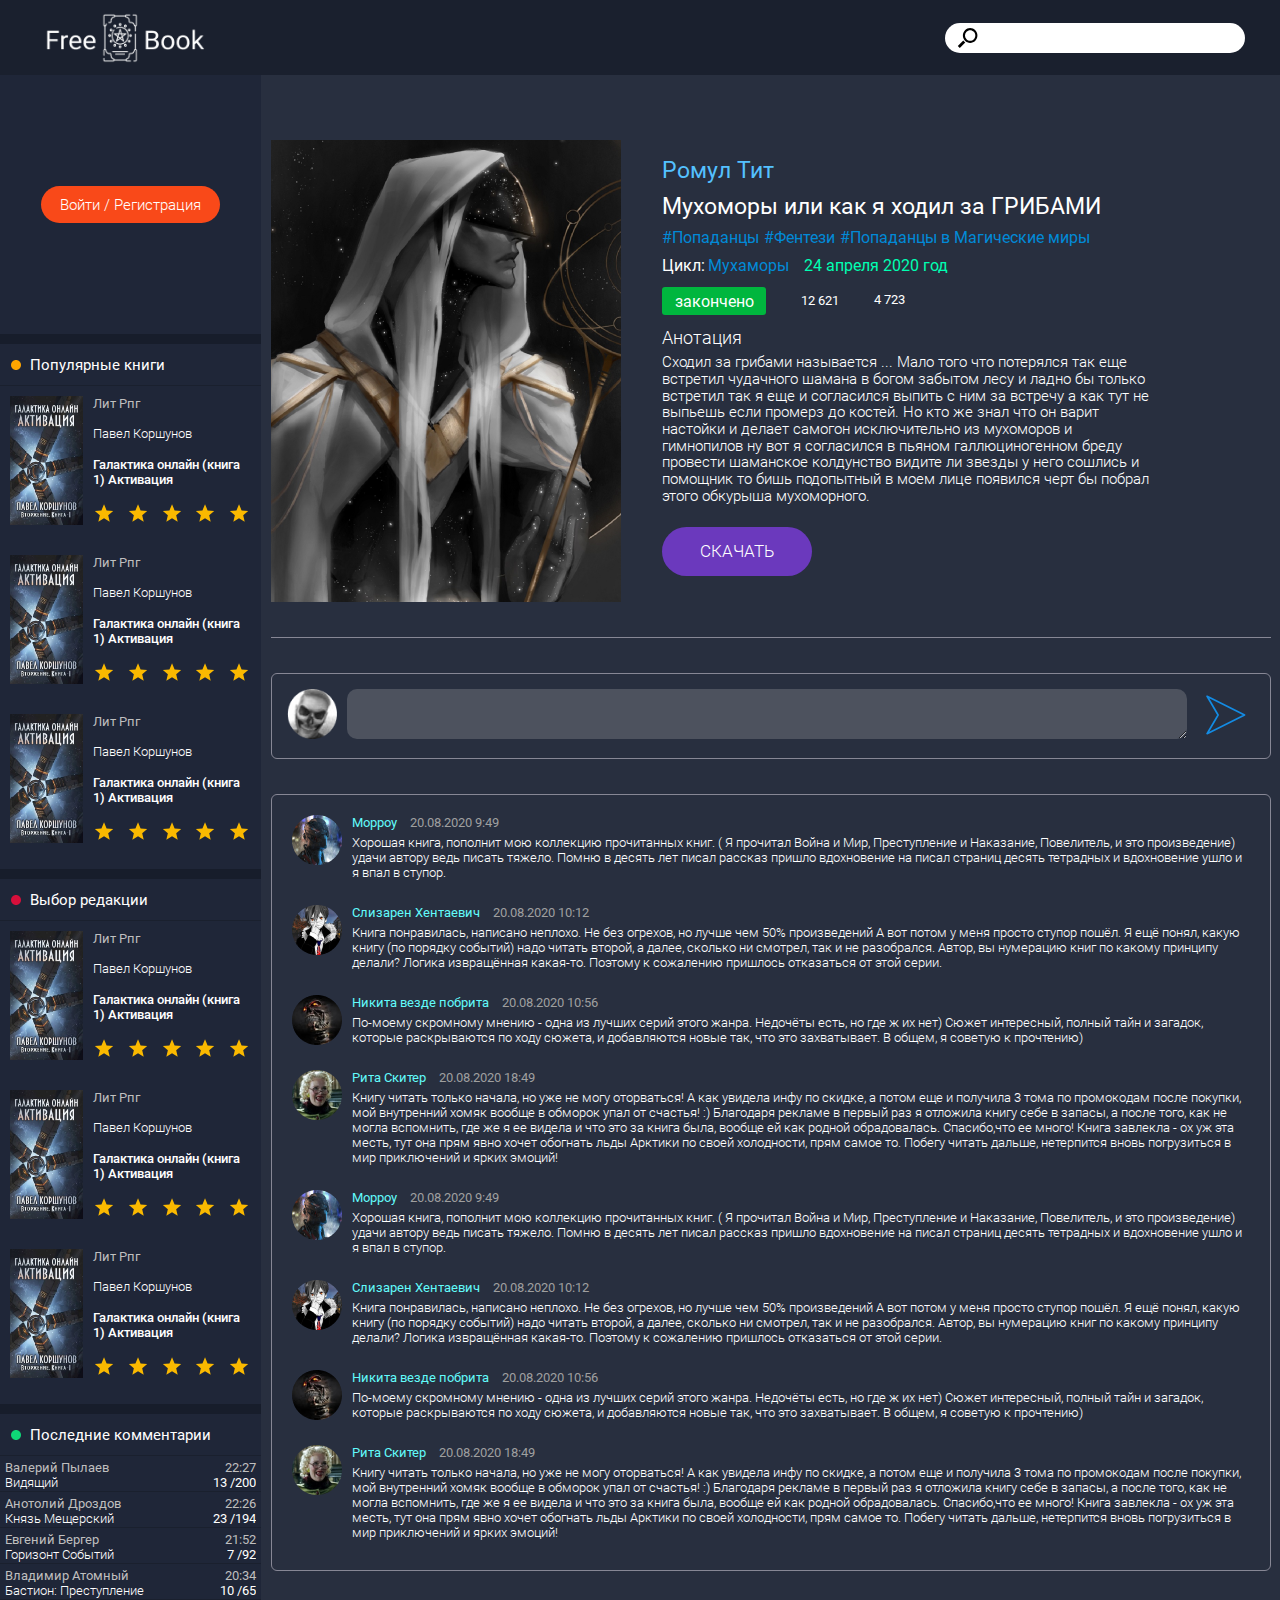
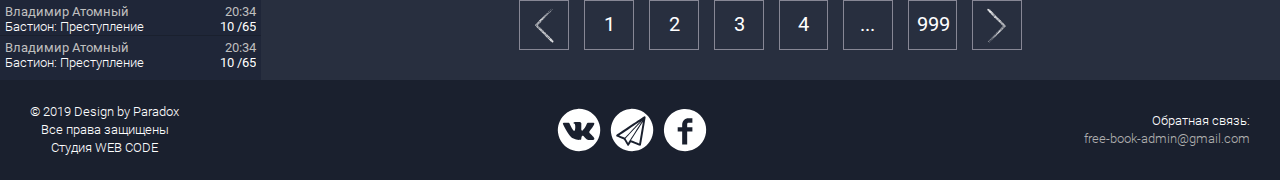
==== commit 52bf5d61: "справился с textarea , реализовал адаптивную авто высоту" ====
--- a/book-001.html
+++ b/book-001.html
@@ -14,8 +14,7 @@
         <header class="header">
             <div class="header-panel">
                 <div class="header-panel__heading">
-                    <a href="#" class="sidebar-btn">
-                    </a>
+                    <a href="#" class="sidebar-btn"></a>
                     <a href="index.html" class="heading-links">
                         <img src="img/logo.png" alt="Логотип Free-Book" width="160px" height="50px">
                     </a>
@@ -336,9 +335,8 @@
                         <div class="book-panel__detail-info-book">
                             <div class="book-panel__cover-book">
                                 <a href="#" class="book-panel__link-cover">
-                                    <img class="book-panel__img-cover" src="img/content-img/art-wallp-mag.png" width="350" height="462"></img>
+                                    <img class="book-panel__img-cover" src="img/content-img/art-wallp-mag-350х642.png" alt="Обложка книги - Мухоморы или как я ходил за ГРИБАМИ"></img>
                                 </a>
-                                <!-- <button class="book-panel__button-download">Скачать в fb2</button> -->
                             </div>
                             <div class="book-panel__detail-inner-info">
                                 <a href="" class="book-panel__book-author">Ромул Тит</a>
@@ -489,15 +487,17 @@
                     <div class="book-panel__inner-bottom-box">
                         <div class="book-panel__form-placeholder-comments">
                             <form class="book-panel__form-text" action="#">
-                                <div class="book-panel__placeholder-icon-user"></div>
-                                <img src="img/avatar-img/icon-avatar.png" alt="Иконка аватра" width="50" height="50">
-                                <div class="book-panel__inner-box-texteria">
-                                    <textarea id="texteria-input" class="book-panel__texteria-input" name="texteria-input" placeholder="Написать комментарий">
-
+                                <div class="book-panel__wrapper-placeholder-icon">
+                                    <img src="img/avatar-img/icon-avatar.png" class="book-panel__icon-avatar" alt="Иконка аватра" width="50" height="50">
+                                </div>
+                                <div class="book-panel__inner-box-textarea">
+                                    <textarea id="textarea-input" class="book-panel__textarea-input" name="textarea-input" placeholder="Написать комментарий">
                                     </textarea>
                                 </div>
                                 <div class="book-panel__inner-box-submit">
-                                    <input class="book-panel__input-submit" type="submit" value="Ввод">
+                                    <button class="book-panel__button-submit" id="send">
+                                    </button>
+                                    <!-- <input class="book-panel__input-submit" type="submit" value="Ввод"> -->
                                 </div>
                             </form>
                         </div>
@@ -602,6 +602,106 @@
                                     </ul>
                                 </div>
                             </div>
+                            <div class="book-panel__comment-wrapper">
+                                <div class="book-panel__comment-avatar">
+                                    <a href="#" class="book-panel__a-avatar-user">
+                                        <img class="book-panel__img-avatar" src="img/avatar-img/avatar-morrou.png" alt="Аватар Морроу" width="50" height="50">
+                                    </a>
+                                </div>
+                                <div class="book-panel__comment-text">
+                                    <ul class="book-panel__ul-comment-structure">
+                                        <li class="book-panel__li-title-username">
+                                            <a href="#" class="book-panel__link-username">Морроу</a>
+                                            <time datetime="2020-20-08T9:49">20.08.2020 9:49</time>
+                                        </li>
+                                        <li class="book-panel__li-content-text">
+                                            <p class="book-panel__p-comment-text">
+                                                Хорошая книга, пополнит мою коллекцию прочитанных книг.
+                                                ( Я прочитал Война и Мир, Преступление и Наказание, Повелитель, и это произведение)
+                                                удачи автору ведь писать тяжело. Помню в десять лет писал рассказ пришло вдохновение
+                                                на писал страниц десять тетрадных и вдохновение ушло и я впал в ступор.
+                                            </p>
+                                        </li>
+                                    </ul>
+                                </div>
+                            </div>
+                            <div class="book-panel__comment-wrapper">
+                                <div class="book-panel__comment-avatar">
+                                    <a href="#" class="book-panel__a-avatar-user">
+                                        <img class="book-panel__img-avatar" src="img/avatar-img/avatar-slizaren.png" alt="Аватар Слизарен Хентаевич" width="50" height="50">
+                                    </a>
+                                </div>
+                                <div class="book-panel__comment-text">
+                                    <ul class="book-panel__ul-comment-structure">
+                                        <li class="book-panel__li-title-username">
+                                            <a href="#" class="book-panel__link-username">Слизарен Хентаевич</a>
+                                            <time datetime="2020-20-08T10:12">20.08.2020 10:12</time>
+                                        </li>
+                                        <li class="book-panel__li-content-text">
+                                            <p class="book-panel__p-comment-text">
+                                                Книга понравилась, написано неплохо.
+                                                Не без огрехов, но лучше чем 50% произведений
+                                                А вот потом у меня просто ступор пошёл. Я ещё понял, какую книгу (по порядку событий)
+                                                надо читать второй, а далее, сколько ни смотрел, так и не разобрался.
+                                                Автор, вы нумерацию книг по какому принципу делали? Логика извращённая какая-то.
+                                                Поэтому к сожалению пришлось отказаться от этой серии.
+                                            </p>
+                                        </li>
+                                    </ul>
+                                </div>
+                            </div>
+                            <div class="book-panel__comment-wrapper">
+                                <div class="book-panel__comment-avatar">
+                                    <a href="#" class="book-panel__a-avatar-user">
+                                        <img class="book-panel__img-avatar" src="img/avatar-img/avatar-nikita.png" alt="Аватар Никита везде побрита" width="50" height="50">
+                                    </a>
+                                </div>
+                                <div class="book-panel__comment-text">
+                                    <ul class="book-panel__ul-comment-structure">
+                                        <li class="book-panel__li-title-username">
+                                            <a href="#" class="book-panel__link-username">Никита везде побрита</a>
+                                            <time datetime="2020-20-08T10:56">20.08.2020 10:56</time>
+                                        </li>
+                                        <li class="book-panel__li-content-text">
+                                            <p class="book-panel__p-comment-text">
+                                                По-моему скромному мнению - одна из лучших серий этого жанра.
+                                                Недочёты есть, но где ж их нет) Сюжет интересный, полный тайн и загадок,
+                                                которые раскрываются по ходу сюжета, и добавляются новые так,
+                                                что это захватывает. В общем, я советую к прочтению)
+                                            </p>
+                                        </li>
+                                    </ul>
+                                </div>
+                            </div>
+                            <div class="book-panel__comment-wrapper">
+                                <div class="book-panel__comment-avatar">
+                                    <a href="#" class="book-panel__a-avatar-user">
+                                        <img class="book-panel__img-avatar" src="img/avatar-img/avatar-rita.png" alt="Аватар Рита Скитер" width="50" height="50">
+                                    </a>
+                                </div>
+                                <div class="book-panel__comment-text">
+                                    <ul class="book-panel__ul-comment-structure">
+                                        <li class="book-panel__li-title-username">
+                                            <a href="#" class="book-panel__link-username">Рита Скитер</a>
+                                            <time datetime="2020-20-08T18:47">20.08.2020 18:49</time>
+                                        </li>
+                                        <li class="book-panel__li-content-text">
+                                            <p class="book-panel__p-comment-text">
+                                                Книгу читать только начала, но уже не могу оторваться!
+                                                А как увидела инфу по скидке, а потом еще и получила 3
+                                                тома по промокодам после покупки,
+                                                мой внутренний хомяк вообще в обморок упал от счастья! :)
+                                                Благодаря рекламе в первый раз я отложила книгу себе в запасы,
+                                                а после того, как не могла вспомнить, где же я ее видела и что это за книга была,
+                                                вообще ей как родной обрадовалась. Спасибо,что ее много!
+                                                Книга завлекла - ох уж эта месть, тут она прям явно хочет обогнать льды
+                                                Арктики по своей холодности, прям самое то. Побегу читать дальше,
+                                                нетерпится вновь погрузиться в мир приключений и ярких эмоций!
+                                            </p>
+                                        </li>
+                                    </ul>
+                                </div>
+                            </div>
                         </div>
                         <div class="book-panel__pagination-comments">
                             <ul class="book-panel__ul-pagination">
@@ -680,6 +780,7 @@
             </div>
         </footer>
     </div>
+    <script type="text/javascript" src="js/script.js"></script>
     <script type="text/javascript" src="js/jquery-3.4.1.min.js"></script>
 </body>
 
--- a/css/style.css
+++ b/css/style.css
@@ -1 +1 @@
-@charset "UTF-8";@font-face{font-family:"Roboto";font-style:normal;font-weight:300;src:url("../fonts/roboto-v20-cyrillic_latin-300.eot");src:local("Roboto Light"),local("Roboto-Light"),url("../fonts/roboto-v20-cyrillic_latin-300.eot?#iefix") format("embedded-opentype"),url("../fonts/roboto-v20-cyrillic_latin-300.woff2") format("woff2"),url("../fonts/roboto-v20-cyrillic_latin-300.woff") format("woff"),url("../fonts/roboto-v20-cyrillic_latin-300.ttf") format("truetype"),url("../fonts/roboto-v20-cyrillic_latin-300.svg#Roboto") format("svg")}@font-face{font-family:"Roboto";font-style:normal;font-weight:400;src:url("../fonts/roboto-v20-cyrillic_latin-regular.eot");src:local("Roboto"),local("Roboto-Regular"),url("../fonts/roboto-v20-cyrillic_latin-regular.eot?#iefix") format("embedded-opentype"),url("../fonts/roboto-v20-cyrillic_latin-regular.woff2") format("woff2"),url("../fonts/roboto-v20-cyrillic_latin-regular.woff") format("woff"),url("../fonts/roboto-v20-cyrillic_latin-regular.ttf") format("truetype"),url("../fonts/roboto-v20-cyrillic_latin-regular.svg#Roboto") format("svg")}@font-face{font-family:"Roboto";font-style:normal;font-weight:500;src:url("../fonts/roboto-v20-cyrillic_latin-500.eot");src:local("Roboto Medium"),local("Roboto-Medium"),url("../fonts/roboto-v20-cyrillic_latin-500.eot?#iefix") format("embedded-opentype"),url("../fonts/roboto-v20-cyrillic_latin-500.woff2") format("woff2"),url("../fonts/roboto-v20-cyrillic_latin-500.woff") format("woff"),url("../fonts/roboto-v20-cyrillic_latin-500.ttf") format("truetype"),url("../fonts/roboto-v20-cyrillic_latin-500.svg#Roboto") format("svg")}@font-face{font-family:"Roboto";font-style:normal;font-weight:700;src:url("../fonts/roboto-v20-cyrillic_latin-700.eot");src:local("Roboto Bold"),local("Roboto-Bold"),url("../fonts/roboto-v20-cyrillic_latin-700.eot?#iefix") format("embedded-opentype"),url("../fonts/roboto-v20-cyrillic_latin-700.woff2") format("woff2"),url("../fonts/roboto-v20-cyrillic_latin-700.woff") format("woff"),url("../fonts/roboto-v20-cyrillic_latin-700.ttf") format("truetype"),url("../fonts/roboto-v20-cyrillic_latin-700.svg#Roboto") format("svg")}*{padding:0;margin:0;border:0}*,:after,:before{-webkit-box-sizing:border-box;box-sizing:border-box}:active,:focus{outline:none}a:active,a:focus{outline:none}aside,footer,header,nav{display:block}body,html{height:100%;width:100%;font-size:100%;line-height:1;font-size:14px;-ms-text-size-adjust:100%;-moz-text-size-adjust:100%;-webkit-text-size-adjust:100%;font-family:"Roboto",Arial,sans-serif}button,input,textarea{font-family:inherit}input::-ms-clear{display:none}button{cursor:pointer}button::-moz-focus-inner{padding:0;border:0}a,a:visited{text-decoration:none}a:hover{text-decoration:none}ul li{list-style:none}img{vertical-align:top}h1,h2,h3,h4,h5,h6{font-size:inherit;font-weight:400}.visually-hidden{position:absolute;clip:rect(0 0 0 0);width:1px;height:1px;margin:-1px;border-bottom:1px}.wrapper{overflow:hidden;min-height:100%}.container{display:-webkit-box;display:-ms-flexbox;display:flex;-webkit-box-pack:justify;-ms-flex-pack:justify;justify-content:space-between;-webkit-box-align:center;-ms-flex-align:center;align-items:center;max-width:1775;width:1240px;padding:0px 10px}@media (max-width:495px){.container{display:-webkit-box;display:-ms-flexbox;display:flex;-webkit-box-orient:vertical;-webkit-box-direction:normal;-ms-flex-direction:column;flex-direction:column}.container .footer-panel__copyright{padding:10px 0 10px 0}.container .footer-panel__feedback{display:-webkit-box;display:-ms-flexbox;display:flex;-ms-flex-wrap:wrap;flex-wrap:wrap;-webkit-box-orient:vertical;-webkit-box-direction:normal;-ms-flex-flow:column;flex-flow:column;-webkit-box-align:center;-ms-flex-align:center;align-items:center;padding:10px 0 10px 0}}.header-panel{width:100%;min-height:75px;display:-webkit-box;-webkit-box-pack:justify;-ms-flex-pack:justify;justify-content:space-between;-ms-flex-wrap:wrap;flex-wrap:wrap;background-color:#1A202E}.header-panel__heading{display:-webkit-box;display:-ms-flexbox;display:flex;-webkit-box-align:center;-ms-flex-align:center;align-items:center;margin:0 0 0 3.5%}.header-panel__search{display:-webkit-box;display:-ms-flexbox;display:flex;-webkit-box-align:center;-ms-flex-align:center;align-items:center;margin:0 2.7% 0 0}@media (max-width:530px){.header-panel__heading{display:-webkit-box;-webkit-box-pack:center;-ms-flex-pack:center;justify-content:center;margin:0 auto;width:100%;height:100%;padding:20px 0 10px 0}.header-panel__search{display:-webkit-box;display:-ms-flexbox;display:flex;-webkit-box-pack:center;-ms-flex-pack:center;justify-content:center;-ms-flex-wrap:wrap;flex-wrap:wrap;margin:0 auto;padding:10px 0 20px 0}}.heading-links{color:#fff;font-size:30px}.inp-form-search{width:300px;min-height:30px;border-radius:20px;font-size:15px;padding:0 0 0 40px;color:#000;background-color:#fff;vertical-align:baseline;cursor:pointer;background-image:url("../img/icon-svg/search-icon.svg");background-repeat:no-repeat;background-size:15% 85%}.main{display:-webkit-box;display:-ms-flexbox;display:flex}.sidebar-btn{display:none;width:30px;height:30px;background-color:#ff0000;position:relative;left:0px;top:0;border-radius:20px;font-size:15px;color:#fff}.sidebar-active{-webkit-transform:translateX(0%);-ms-transform:translateX(0%);transform:translateX(0%)}@media (max-width:1030px){.sidebar{position:fixed;top:0;left:0;width:300px;height:100%;display:-webkit-box;display:-ms-flexbox;display:flex;-webkit-box-align:center;-ms-flex-align:center;align-items:center;-webkit-box-orient:vertical;-webkit-box-direction:normal;-ms-flex-direction:column;flex-direction:column;background-color:#656565;overflow:hidden;-webkit-transition:1s ease;-o-transition:1s ease;transition:1s ease;-webkit-transform:translateX(-100%);-ms-transform:translateX(-100%);transform:translateX(-100%)}.sidebar-btn{display:block}}.sidebar{display:-webkit-box;display:-ms-flexbox;display:flex;-webkit-box-orient:vertical;-webkit-box-direction:normal;-ms-flex-direction:column;flex-direction:column;overflow:hidden;-webkit-box-flex:0;-ms-flex:0 0 20.4%;flex:0 0 20.4%;min-height:1600px;background-color:#1A202E}.user__widget{display:-webkit-box;display:-ms-flexbox;display:flex;-webkit-box-pack:center;-ms-flex-pack:center;justify-content:center;-webkit-box-align:center;-ms-flex-align:center;align-items:center;min-height:259px;width:100%;background-color:#1F2638}.login-registration{padding:9.5px 19px;background-color:#F94919;border-radius:20px;font-size:15px;line-height:18px;font-weight:300;color:#fff}.login-registration:hover{background-color:#c92800;-webkit-transition:all 0.5s ease;-o-transition:all 0.5s ease;transition:all 0.5s ease}.login-registration:active{background-color:#ff0000;-webkit-transition:all 0.3s ease;-o-transition:all 0.3s ease;transition:all 0.3s ease;color:#e6e6e6}.user-link{display:-webkit-box;display:-ms-flexbox;display:flex;-webkit-box-orient:vertical;-webkit-box-direction:normal;-ms-flex-direction:column;flex-direction:column;-ms-flex-wrap:wrap;flex-wrap:wrap;padding:0px 0 0 45px}.user-link li:first-child{padding:0 0 0 0}.user-link li{position:relative;padding:19px 0 0 0}.link-add-book,.link-exit,.link-library,.link-message,.link-profile{font-family:"Roboto",Arial,sans-serif;font-weight:300;font-size:20px;line-height:23px;color:#fff}.link-add-book:hover,.link-exit:hover,.link-library:hover,.link-message:hover,.link-profile:hover{color:#1fcaff;-webkit-transition:all 0.5s ease;-o-transition:all 0.5s ease;transition:all 0.5s ease}.link-add-book:active,.link-exit:active,.link-library:active,.link-message:active,.link-profile:active{color:#53576cc4;-webkit-transition:all 0.5s ease;-o-transition:all 0.5s ease;transition:all 0.5s ease}.link-profile:before{content:"";position:absolute;display:block;background-image:url("../img/icon-svg/user-icon.svg");background-repeat:no-repeat;background-size:32px 35px;width:32px;height:35px;top:-6px;left:-45px;z-index:10}.link-message:before{content:"";position:absolute;display:block;background-image:url("../img/icon-svg/message-icon.svg");background-repeat:no-repeat;background-size:32px 35px;width:32px;height:35px;top:14px;left:-45px;z-index:10}.link-library:before{content:"";position:absolute;display:block;background-image:url("../img/icon-svg/book-icon.svg");background-repeat:no-repeat;background-size:32px 35px;width:32px;height:35px;top:14px;left:-45px;z-index:10}.link-add-book:before{content:"";position:absolute;display:block;background-image:url("../img/icon-svg/add-book-icon.svg");background-repeat:no-repeat;background-size:32px 35px;width:32px;height:35px;top:13px;left:-45px;z-index:10}.link-exit:before{content:"";position:absolute;display:block;background-image:url("../img/icon-svg/exit.svg");background-repeat:no-repeat;background-size:32px 35px;width:32px;height:35px;top:14px;left:-45px;z-index:10}.popular-book__widget{display:-webkit-box;display:-ms-flexbox;display:flex;-webkit-box-orient:vertical;-webkit-box-direction:normal;-ms-flex-direction:column;flex-direction:column;width:100%;min-height:525px;background-color:#1F2638;margin:10px 0 0 0}.popular-book .popular-book-box{position:relative}.popular-book__title{border-bottom:1.5px solid #1A202E;font-family:"Roboto",Arial,sans-serif;color:#fff;font-size:15px;line-height:18px;padding:12px 0 11px 30px}.popular-book__list{margin:10px 0 0 10px}.book-item{display:-webkit-box;display:-ms-flexbox;display:flex;-webkit-box-orient:horizontal;-webkit-box-direction:normal;-ms-flex-direction:row;flex-direction:row;margin:0 0 30px 0}.book-item:nth-child(3){margin:0 0 26px 0}.book-desc{display:-webkit-box;display:-ms-flexbox;display:flex;-webkit-box-orient:vertical;-webkit-box-direction:normal;-ms-flex-direction:column;flex-direction:column;-webkit-box-pack:justify;-ms-flex-pack:justify;justify-content:space-between;padding:0 10px 0 10px}.book-genre__litRpg{font-family:"Roboto",Arial,sans-serif;color:#bfbfbf;font-size:13px;line-height:15px}.popular-book-box{background-image:url("../img/icon-svg/orange-ellipse.svg");background-repeat:no-repeat;background-position:11px center}.author-nick{font-family:"Roboto",Arial,sans-serif;color:#fff;font-size:13px;line-height:15px;font-weight:300}.book-title{font-family:"Roboto",Arial,sans-serif;color:#fff;font-size:13px;line-height:15px;font-weight:500}.book-rating{display:-webkit-box;display:-ms-flexbox;display:flex;-webkit-box-pack:justify;-ms-flex-pack:justify;justify-content:space-between;-webkit-box-orient:horizontal;-webkit-box-direction:normal;-ms-flex-direction:row;flex-direction:row}.star-rating{position:relative;display:inline-block;width:23px;height:23px}.star{content:"";position:absolute;display:block;background-image:url("../img/icon-svg/star-icon.svg");background-repeat:no-repeat;background-size:23px 23px;width:23px;height:23px}.editors-choice__widget{display:-webkit-box;display:-ms-flexbox;display:flex;-webkit-box-orient:vertical;-webkit-box-direction:normal;-ms-flex-direction:column;flex-direction:column;width:100%;min-height:525px;background-color:#1F2638;margin:10px 0 0 0}.editors-choice__title{border-bottom:1.5px solid #1A202E;font-family:"Roboto",Arial,sans-serif;color:#fff;font-size:15px;line-height:18px;padding:12px 0 11px 30px}.editors-choice__list{margin:10px 0 0 10px}.editors-book-box{background-image:url("../img/icon-svg/red-ellipse.svg");background-repeat:no-repeat;background-position:11px center}.last-comments__widget{display:-webkit-box;display:-ms-flexbox;display:flex;-webkit-box-orient:vertical;-webkit-box-direction:normal;-ms-flex-direction:column;flex-direction:column;overflow:hidden;width:100%;min-height:259px;background-color:#1F2638;margin:10px 0 0 0}.last-comments__title{border-bottom:1.5px solid #1A202E;font-family:"Roboto",Arial,sans-serif;color:#fff;font-size:15px;line-height:18px;padding:12px 0 11px 30px}.last-comments-box{background-image:url("../img/icon-svg/green-ellipse.svg");background-repeat:no-repeat;background-position:11px center}.comment-item{padding:3.5px 5px 1.6px 5px;border-bottom:1px solid #1A202E}.comment-item:last-child{border-bottom:none;padding:3.5px 5px 10px 5px}.comment-item:hover{background-color:#252E47;-webkit-transition:all 0.5s ease;-o-transition:all 0.5s ease;transition:all 0.5s ease}.last-comment-link{display:-webkit-box;display:-ms-flexbox;display:flex;-webkit-box-pack:justify;-ms-flex-pack:justify;justify-content:space-between}.text-author-book{display:-webkit-box;display:-ms-flexbox;display:flex;-webkit-box-orient:vertical;-webkit-box-direction:normal;-ms-flex-direction:column;flex-direction:column}.author-initials{font-family:"Roboto",Arial,sans-serif;color:#bfbfbf;font-size:13px;line-height:15px}.comment-book-title{font-family:"Roboto",Arial,sans-serif;color:#fff;font-size:13px;line-height:15px;font-weight:300}.total-comments{display:-webkit-box;display:-ms-flexbox;display:flex;-webkit-box-orient:vertical;-webkit-box-direction:normal;-ms-flex-direction:column;flex-direction:column;-webkit-box-align:end;-ms-flex-align:end;align-items:flex-end}.time-comment{font-family:"Roboto",Arial,sans-serif;color:#bfbfbf;font-size:13px;line-height:15px}.item-comment{display:-webkit-box;display:-ms-flexbox;display:flex;-webkit-box-orient:horizontal;-webkit-box-direction:normal;-ms-flex-direction:row;flex-direction:row;-ms-flex-wrap:wrap;flex-wrap:wrap;overflow:hidden}.item-comment .prime-comments{font-family:"Roboto",Arial,sans-serif;color:#fff;font-size:13px;line-height:15px}.item-comment .our-comments{font-family:"Roboto",Arial,sans-serif;color:#fff;font-size:13px;line-height:15px}.book-content{display:-webkit-box;display:-ms-flexbox;display:flex;-webkit-box-flex:1;-ms-flex:1 1 auto;flex:1 1 auto;-webkit-box-orient:vertical;-webkit-box-direction:normal;-ms-flex-direction:column;flex-direction:column}.book-content__filter{width:100%;border-bottom:1px solid #000}.book-content__library{width:100%;height:100%;display:-webkit-box;display:-ms-flexbox;display:flex;-webkit-box-orient:vertical;-webkit-box-direction:normal;-ms-flex-direction:column;flex-direction:column;-webkit-box-align:center;-ms-flex-align:center;align-items:center;-ms-flex-wrap:wrap;flex-wrap:wrap;background-color:#EEF1F8}@media (max-width:320px){.book-content{max-width:320px}}.catalog-book{display:-webkit-box;display:-ms-flexbox;display:flex;-webkit-box-pack:center;-ms-flex-pack:center;justify-content:center;-webkit-box-orient:horizontal;-webkit-box-direction:normal;-ms-flex-direction:row;flex-direction:row;-ms-flex-wrap:wrap;flex-wrap:wrap;padding:35px 35px 0 35px}@media (max-width:360px){.catalog-book{padding:35px 0px 0 0px}}@media (max-width:375px){.catalog-book{padding:35px 0px 0 0px}}@media (max-width:398px){.catalog-book{padding:35px 0px 0 0px}}.book-card-li{position:relative;padding:3px;border:1px solid #eaeaea;display:-webkit-box;display:-ms-flexbox;display:flex;-webkit-box-align:center;-ms-flex-align:center;align-items:center;-webkit-box-orient:vertical;-webkit-box-direction:normal;-ms-flex-direction:column;flex-direction:column;-ms-flex-wrap:wrap;flex-wrap:wrap;margin:0 2% 3% 0}.book-card-li:focus-within,.book-card-li:hover{-webkit-box-shadow:0px 10px 25px 0 rgba(41,52,73,0.5);box-shadow:0px 10px 25px 0 rgba(41,52,73,0.5);-webkit-transition:all 0.3s ease;-o-transition:all 0.3s ease;transition:all 0.3s ease}.book-card-li::last-child{margin:0 0 0 0}.book-card-li .annotation-book{display:none}@media (max-width:360px){.book-card-li{margin:0 5% 3% 0}}@media (max-width:375px){.book-card-li{margin:0 4% 3% 0}}@media (max-width:398px){.book-card-li{margin:0 4% 3% 0}}@media (max-width:400px){.book-card-li{margin:0 5% 3% 0}}@media (max-width:414px){.book-card-li{margin:0 5% 3% 0}}@media (max-width:320px){.book-card-li{margin:0 2% 3% 2%}}.book-card-li:focus-within .annotation-book,.book-card-li:hover .annotation-book{display:-webkit-box;display:-ms-flexbox;display:flex;-webkit-transition:all 0.4s ease;-o-transition:all 0.4s ease;transition:all 0.4s ease;background-color:#EEF1F8}.annotation-book{position:absolute;text-align:center;-ms-flex-wrap:wrap;flex-wrap:wrap;width:146px;height:200px;top:20px;left:0;z-index:10}.annotation-book .annotation-text{font-family:"Roboto",Arial,sans-serif;font-size:11.5px;color:#424242;line-height:13px;padding:2px 2px 0 3px}.personal-book-rating{display:-webkit-box;display:-ms-flexbox;display:flex;-webkit-box-pack:justify;-ms-flex-pack:justify;justify-content:space-between;-webkit-box-orient:horizontal;-webkit-box-direction:normal;-ms-flex-direction:row;flex-direction:row;padding:0 0 5px 0}.personal-book-rating-li{position:relative;display:inline-block;width:18px;height:18px}.star-rating-content{content:"";position:absolute;display:block;background-image:url("../img/icon-svg/star-icon.svg");background-repeat:no-repeat;background-size:18px 18px;width:18px;height:18px}.title-and-author{display:-webkit-box;display:-ms-flexbox;display:flex;-webkit-box-orient:vertical;-webkit-box-direction:normal;-ms-flex-direction:column;flex-direction:column;-ms-flex-wrap:wrap;flex-wrap:wrap;-webkit-box-pack:center;-ms-flex-pack:center;justify-content:center;text-align:center}.title-link{padding:4px 0 4px 0}.title-link .title-book{font-family:"Roboto",Arial,sans-serif;color:#4B8091;font-size:14px;line-height:16px;font-weight:300}.author-book-link .title-author{font-family:"Roboto",Arial,sans-serif;color:#000;font-size:14px;line-height:16px;font-weight:300}.filter-control-form{display:-webkit-box;display:-ms-flexbox;display:flex;-webkit-box-orient:horizontal;-webkit-box-direction:normal;-ms-flex-direction:row;flex-direction:row;-webkit-box-pack:justify;-ms-flex-pack:justify;justify-content:space-between;-webkit-box-align:center;-ms-flex-align:center;align-items:center;padding:21px 0 25px 30px;background-color:#E7E9ED}@media (max-width:360px){.filter-control-form{padding:21px 0 25px 0px}}@media (max-width:414px){.filter-control-form{padding:21px 0 25px 0px}}@media (max-width:415px){.filter-control-form{padding:21px 0 25px 0px}}.primary-filter-control{display:-webkit-box;display:-ms-flexbox;display:flex;-webkit-box-orient:horizontal;-webkit-box-direction:normal;-ms-flex-direction:row;flex-direction:row;-ms-flex-wrap:wrap;flex-wrap:wrap;-webkit-box-align:center;-ms-flex-align:center;align-items:center}@media (max-width:360px){.primary-filter-control{padding:0 0 0 20px}}@media (max-width:414px){.primary-filter-control{padding:0 0 0 20px}}.general-style-select{display:block;background:none;border:1px solid #ccc;border-radius:10px;-webkit-appearance:none;-moz-appearance:none;appearance:none;font-family:inherit;font-size:14px;line-height:18px;color:#000;font-weight:300}.genre-control-box{margin:0 15px 0px 0}@media (max-width:360px){.genre-control-box{margin:0 15px 15px 0}}@media (max-width:375px){.genre-control-box{margin:0 15px 15px 0}}@media (max-width:398px){.genre-control-box{margin:0 15px 15px 0}}@media (max-width:400px){.genre-control-box{margin:0 15px 15px 0}}@media (max-width:414px){.genre-control-box{margin:0 15px 15px 0}}@media (max-width:600px){.genre-control-box{margin:0 15px 15px 0}}@media (max-width:640px){.genre-control-box{margin:0 15px 15px 0}}.published-control-box{margin:0 15px 0 0}.status-control-box{margin:0 15px 0px 0}@media (max-width:360px){.status-control-box{margin:0 15px 15px 0}}@media (max-width:375px){.status-control-box{margin:0 15px 15px 0}}@media (max-width:398px){.status-control-box{margin:0 15px 15px 0}}@media (max-width:400px){.status-control-box{margin:0 15px 15px 0}}@media (max-width:414px){.status-control-box{margin:0 15px 15px 0}}@media (max-width:600px){.status-control-box{margin:0 15px 15px 0}}@media (max-width:640px){.status-control-box{margin:0 15px 15px 0}}.genre-control{padding:8px 60px 8px 10px}.published-control{padding:8px 20px 8px 10px}.status-control{padding:8px 15px 8px 10px}.btn-more-sittings{position:relative;margin:0 50px 0 0}.btn-more-sittings:before{content:"";position:absolute;background-image:url("../img/icon-svg/settings-search.svg");background-repeat:no-repeat;background-size:30px 30px;width:30px;height:30px;top:-14px;right:-10px}@media (max-width:375px){.btn-more-sittings:before{top:38px;right:-5px;margin:0 0 0 0}}@media (max-width:405px){.btn-more-sittings:before{top:38px;right:25px;margin:0 0 0 0}}@media (width:320px){.btn-more-sittings:before{top:-38px;right:-20px;margin:0 0 0 0}}@media (max-width:360px){.btn-more-sittings{top:37px;right:-20px;margin:0 0 0 0}}@media (max-width:375px){.btn-more-sittings{top:23px;right:55px;margin:0 0 0 0}}@media (max-width:398px){.btn-more-sittings{top:23px;right:35px;margin:0 0 0 0}}@media (max-width:400px){.btn-more-sittings{top:23px;right:35px;margin:0 0 0 0}}@media (max-width:414px){.btn-more-sittings{top:-27px;right:35px;margin:0 0 0 0}}.title-result{width:100%;display:-webkit-box;display:-ms-flexbox;display:flex;-webkit-box-align:center;-ms-flex-align:center;align-items:center;padding:18px 0 22px 33px;background-color:#EEF1F8}.caption-about-result{font-family:"Roboto",Arial,sans-serif;font-size:25px;line-height:29px;color:#000}.subtitle-found-books{font-family:"Roboto",Arial,sans-serif;font-weight:300;font-size:15px;line-height:18px;color:#000;padding:7px 0 0 0}.pagination-books{display:-webkit-box;display:-ms-flexbox;display:flex;-webkit-box-orient:horizontal;-webkit-box-direction:normal;-ms-flex-direction:row;flex-direction:row;-webkit-box-align:center;-ms-flex-align:center;align-items:center;margin:30px 0 30px 0px}.pagination-books .pagination-link{font-family:"Roboto",Arial,sans-serif;font-size:20px;line-height:23px;color:#000;padding:8px 14px;border:1px solid #656565;background-color:#E2E5EC;font-weight:300}.pagination-books .pagination-link:hover{background-color:#41495e56;color:#000;-webkit-transition:all 0.3s ease;-o-transition:all 0.3s ease;transition:all 0.3s ease}@media (max-width:360px){.pagination-books .pagination-link{font-size:15px;padding:5px 10px}}@media (max-width:375px){.pagination-books .pagination-link{font-size:15px;padding:6px 12px}}@media (max-width:414px){.pagination-books .pagination-link{font-size:15px;padding:6px 12px}}@media (max-width:460px){.pagination-books .pagination-link{font-size:15px;padding:6px 12px}}@media (max-width:320px){.pagination-books .pagination-link{font-size:13px;padding:4px 9px}}.pagination-books .pagination-link-active{font-family:"Roboto",Arial,sans-serif;font-size:20px;line-height:23px;color:#fff;padding:8px 14px;border:1px solid #656565;background-color:#53576cc4;font-weight:300}.pagination-books .pagination-link-active:hover{background-color:#838591c4;-webkit-transition:all 0.3s ease;-o-transition:all 0.3s ease;transition:all 0.3s ease}@media (max-width:360px){.pagination-books .pagination-link-active{font-size:14px;padding:5px 10px}}@media (max-width:375px){.pagination-books .pagination-link-active{font-size:15px;padding:6px 12px}}@media (max-width:414px){.pagination-books .pagination-link-active{font-size:15px;padding:6px 12px}}@media (max-width:460px){.pagination-books .pagination-link-active{font-size:15px;padding:6px 12px}}@media (max-width:320px){.pagination-books .pagination-link-active{font-size:13px;padding:4px 9px}}.footer{width:100%;min-height:100px;background-color:#1A202E;display:-webkit-box;display:-ms-flexbox;display:flex;-webkit-box-pack:center;-ms-flex-pack:center;justify-content:center;-webkit-box-align:center;-ms-flex-align:center;align-items:center}.footer-panel__copyright{display:-webkit-box;display:-ms-flexbox;display:flex;-webkit-box-orient:vertical;-webkit-box-direction:normal;-ms-flex-direction:column;flex-direction:column;-ms-flex-wrap:wrap;flex-wrap:wrap;-webkit-box-pack:center;-ms-flex-pack:center;justify-content:center;-webkit-box-align:center;-ms-flex-align:center;align-items:center}.copyright-text{font-family:"Roboto",Arial,sans-serif;font-weight:300;font-size:13px;line-height:18px;color:#fff}.footer-panel__social{display:-webkit-box;display:-ms-flexbox;display:flex;-webkit-box-orient:vertical;-webkit-box-direction:normal;-ms-flex-direction:column;flex-direction:column;-ms-flex-wrap:wrap;flex-wrap:wrap;-webkit-box-align:center;-ms-flex-align:center;align-items:center}.footer-social{position:relative;display:inline-block;vertical-align:middle;width:50px;height:50px;text-align:center}.footer-social-icon__facebook{content:"";position:absolute;display:block;background-image:url("../img/icon-svg/fb-icon.svg");background-repeat:no-repeat;background-size:50px 50px;width:50px;height:50px}.footer-social-icon__facebook:hover{background-image:url("../img/icon-svg/fb-hover-icon.svg");-webkit-transition:all 0.5s ease;-o-transition:all 0.5s ease;transition:all 0.5s ease}.footer-social-icon__telegram{content:"";position:absolute;display:block;background-image:url("../img/icon-svg/telegram-icon.svg");background-repeat:no-repeat;background-size:50px 50px;width:50px;height:50px}.footer-social-icon__telegram:hover{background-image:url("../img/icon-svg/telegram-hover-icon.svg");-webkit-transition:all 0.5s ease;-o-transition:all 0.5s ease;transition:all 0.5s ease}.footer-social-icon__vk{content:"";position:absolute;display:block;background-image:url("../img/icon-svg/vk-icon.svg");background-repeat:no-repeat;background-size:50px 50px;width:50px;height:50px}.footer-social-icon__vk:hover{background-image:url("../img/icon-svg/vk-hover-icon.svg");-webkit-transition:all 0.5s ease;-o-transition:all 0.5s ease;transition:all 0.5s ease}.footer-panel__feedback{display:-webkit-box;display:-ms-flexbox;display:flex;-ms-flex-wrap:wrap;flex-wrap:wrap;-webkit-box-orient:vertical;-webkit-box-direction:normal;-ms-flex-flow:column;flex-flow:column;-webkit-box-align:end;-ms-flex-align:end;align-items:flex-end}.feedback-text{font-family:"Roboto",Arial,sans-serif;font-weight:300;font-size:13px;line-height:18px;color:#fff}.feedback-mail{font-family:"Roboto",Arial,sans-serif;font-size:13px;font-weight:300;line-height:18px;color:#B0B0B0}.book-panel{display:-webkit-box;display:-ms-flexbox;display:flex;-webkit-box-orient:vertical;-webkit-box-direction:normal;-ms-flex-direction:column;flex-direction:column;-ms-flex-wrap:wrap;flex-wrap:wrap;width:100%;background-color:#282F3F}.book-panel__center-container{width:1000px;margin:0 auto}.book-panel__inner-content-box{display:-webkit-box;display:-ms-flexbox;display:flex;-webkit-box-orient:horizontal;-webkit-box-direction:normal;-ms-flex-direction:row;flex-direction:row;-webkit-box-pack:justify;-ms-flex-pack:justify;justify-content:space-between;margin:42px 0 0 0;border-bottom:1px solid #878795}.book-panel__detail-info-book{display:-webkit-box;display:-ms-flexbox;display:flex;-webkit-box-pack:justify;-ms-flex-pack:justify;justify-content:space-between;width:900px;padding:0 0 0 0;margin:0 0 0px 0}.book-panel__aside-author-panel{display:-webkit-box;display:-ms-flexbox;display:flex;-webkit-box-orient:vertical;-webkit-box-direction:normal;-ms-flex-direction:column;flex-direction:column;width:255px;margin:0 0 0 0;background:rgba(224,233,241,0.7);-webkit-box-shadow:0px 4px 4px rgba(0,0,0,0.25);box-shadow:0px 4px 4px rgba(0,0,0,0.25)}.book-panel__cover-book{display:-webkit-box;display:-ms-flexbox;display:flex;-webkit-box-orient:vertical;-webkit-box-direction:normal;-ms-flex-direction:column;flex-direction:column;-ms-flex-wrap:wrap;flex-wrap:wrap;-webkit-box-align:center;-ms-flex-align:center;align-items:center;padding:0 0 0 0;margin:23px 21px 35px 0px}.book-panel__button-download{background-color:#6B39BD;border-radius:45px;font-family:"Roboto",Arial,sans-serif;font-weight:300;font-size:17px;line-height:29px;color:#fff;width:150px;margin:23px 0 0 0;padding:10px 0px 10px 0px;text-align:center;cursor:pointer;text-transform:uppercase}.book-panel__button-download:hover{background-color:#5C1DC3;-webkit-transition:all 0.5s ease;-o-transition:all 0.5s ease;transition:all 0.5s ease}.book-panel__button-download:active{background-color:#633AA7;-webkit-transition:all 0.5s ease;-o-transition:all 0.5s ease;transition:all 0.5s ease}.book-panel__detail-inner-info{display:-webkit-box;display:-ms-flexbox;display:flex;-webkit-box-orient:vertical;-webkit-box-direction:normal;-ms-flex-direction:column;flex-direction:column;-ms-flex-wrap:wrap;flex-wrap:wrap;margin:41px 0 0 20px;padding:0 0 0 0}.book-panel__book-headline{font-family:"Roboto",Arial,sans-serif;font-size:23px;line-height:111.2%;font-weight:400;color:#fff;margin:10px 0 10px 0}.book-panel__book-author{font-family:"Roboto",Arial,sans-serif;font-size:23px;line-height:111.2%;color:#54C1FF;width:118px}.book-panel__ul-genres-tags{display:-webkit-box;display:-ms-flexbox;display:flex;-webkit-box-orient:horizontal;-webkit-box-direction:normal;-ms-flex-direction:row;flex-direction:row;-ms-flex-wrap:wrap;flex-wrap:wrap;margin:0px 0 10px 0}.book-panel__li-tag-genres{padding:0 5px 0 0}.book-panel__li-tag-genres:last-child{padding:0 0 0 0}.book-panel__li-tag-genres a{font-family:"Roboto",Arial,sans-serif;font-size:16px;line-height:111.2%;color:#018AD7}.book-panel__ul-book-info{display:-webkit-box;display:-ms-flexbox;display:flex;-webkit-box-orient:horizontal;-webkit-box-direction:normal;-ms-flex-direction:row;flex-direction:row;margin:0 0 18px 0}.book-panel__li-cycle{padding:0 15px 0 0}.book-panel__span-publication-date,.book-panel__span-text{font-family:"Roboto",Arial,sans-serif;font-size:16px;line-height:111.2%;color:#fff}.book-panel__link-book-cycle{font-family:"Roboto",Arial,sans-serif;font-size:16px;line-height:111.2%;color:#018AD7}.book-panel__span-publication-date{font-family:"Roboto",Arial,sans-serif;font-size:16px;line-height:111.2%;color:#00FFB2}.book-panel__ul-stats{display:-webkit-box;display:-ms-flexbox;display:flex;-webkit-box-orient:horizontal;-webkit-box-direction:normal;-ms-flex-direction:row;flex-direction:row;-ms-flex-wrap:wrap;flex-wrap:wrap}.book-panel__ul-stats li{margin:0 35px 0 0}.book-panel__span-book-status{font-family:"Roboto",Arial,sans-serif;font-size:16px;line-height:111.2%;background-color:#00B63E;border-radius:3px;color:#fff;padding:4.5px 12px 4.5px 13px;margin:17px 0 0 0}.book-panel__span-browsing-book{font-family:"Roboto",Arial,sans-serif;font-size:13px;line-height:111.2%;color:#fff}.book-panel__li-like-book{font-family:"Roboto",Arial,sans-serif;font-size:13px;line-height:111.2%;color:#fff}.book-panel__annotation-book{margin:18px 20px 0 0}.book-panel__annotation-title{font-family:"Roboto",Arial,sans-serif;font-size:18px;line-height:111.2%;font-weight:300;color:#fff;margin:0 0 6px 0}.book-panel__annotation-text-content{font-family:"Roboto",Arial,sans-serif;font-size:15px;line-height:111.2%;font-weight:300;color:#fff}.book-panel__inner-bottom-box{display:-webkit-box;display:-ms-flexbox;display:flex;-webkit-box-orient:vertical;-webkit-box-direction:normal;-ms-flex-direction:column;flex-direction:column;-webkit-box-align:center;-ms-flex-align:center;align-items:center;-ms-flex-wrap:wrap;flex-wrap:wrap}.book-panel__form-placeholder-comments{width:1000px;border-radius:6px;border:1px solid #878795;padding:15px 17px 17px 15px;margin:35px 0 0 0}.book-panel__form-text{display:-webkit-box;display:-ms-flexbox;display:flex;-webkit-box-orient:horizontal;-webkit-box-direction:normal;-ms-flex-flow:row wrap;flex-flow:row wrap}.book-panel__comments-column{padding:20px 20px 5px 20px;border:1px solid #878795;margin:35px 0 20px 0;border-radius:6px;display:-webkit-box;display:-ms-flexbox;display:flex;-ms-flex-wrap:wrap;flex-wrap:wrap;-webkit-box-orient:vertical;-webkit-box-direction:normal;-ms-flex-direction:column;flex-direction:column}.book-panel__comment-wrapper{display:-webkit-box;display:-ms-flexbox;display:flex;-webkit-box-orient:horizontal;-webkit-box-direction:normal;-ms-flex-direction:row;flex-direction:row;padding:0 0 15px 0}.book-panel__comment-avatar{margin:0 10px 0 0}.book-panel__li-title-username{margin:0 0 5px 0}.book-panel__li-title-username time{font-family:"Roboto",Arial,sans-serif;font-size:13px;line-height:15px;color:#9F9F9F;margin:0 0 0 10px}.book-panel__link-username{font-family:"Roboto",Arial,sans-serif;font-size:13px;line-height:15px;color:#62FBFB}.book-panel__p-comment-text{font-family:"Roboto",Arial,sans-serif;font-size:13px;line-height:15px;color:#fff;font-weight:300}.book-panel__a-pagination-first{display:inline-block;position:relative;padding:24px 24px 24px 24px;background-image:url("../img/icon-svg/arrow-left.svg");background-repeat:no-repeat;background-size:35px 35px;background-position:center}.book-panel__a-pagination-last{display:inline-block;padding:24px 24px 24px 24px;background-image:url("../img/icon-svg/arrow-right.svg");background-repeat:no-repeat;background-size:35px 35px;background-position:center}.book-panel__a-pagination-btn{font-family:"Roboto",Arial,sans-serif;font-size:20px;line-height:23px;color:#fff}.book-panel__pagination-comments{margin:0 0 35px 0}.book-panel__ul-pagination{display:-webkit-box;display:-ms-flexbox;display:flex;max-height:50px}.book-panel__li-pagination-wrapper{text-align:center;border:1px solid #878795;margin:0 15px 0 0;padding:12px 18px 0px 18.77px}.book-panel__li-pagination-wrapper:first-child{padding:0 0 0 0}.book-panel__li-pagination-wrapper:last-child{padding:0 0 0 0;margin:0 0 0 0}.book-panel__li-pagination-wrapper:nth-child(6){padding:12px 16.2px 0px 16px}.book-panel__li-pagination-wrapper:nth-child(7){padding:12px 6.3px 0px 8px}.book-panel__li-pagination-wrapper:hover{border:1px solid #018AD7;-webkit-transition:all 0.4s ease;-o-transition:all 0.4s ease;transition:all 0.4s ease}.book-panel__pagination-ellipsis{font-family:"Roboto",Arial,sans-serif;font-size:20px;line-height:23px;color:#fff}.book-panel__pagination-link-last{border:1px solid #878795}+@charset "UTF-8";@font-face{font-family:"Roboto";font-style:normal;font-weight:300;src:url("../fonts/roboto-v20-cyrillic_latin-300.eot");src:local("Roboto Light"),local("Roboto-Light"),url("../fonts/roboto-v20-cyrillic_latin-300.eot?#iefix") format("embedded-opentype"),url("../fonts/roboto-v20-cyrillic_latin-300.woff2") format("woff2"),url("../fonts/roboto-v20-cyrillic_latin-300.woff") format("woff"),url("../fonts/roboto-v20-cyrillic_latin-300.ttf") format("truetype"),url("../fonts/roboto-v20-cyrillic_latin-300.svg#Roboto") format("svg")}@font-face{font-family:"Roboto";font-style:normal;font-weight:400;src:url("../fonts/roboto-v20-cyrillic_latin-regular.eot");src:local("Roboto"),local("Roboto-Regular"),url("../fonts/roboto-v20-cyrillic_latin-regular.eot?#iefix") format("embedded-opentype"),url("../fonts/roboto-v20-cyrillic_latin-regular.woff2") format("woff2"),url("../fonts/roboto-v20-cyrillic_latin-regular.woff") format("woff"),url("../fonts/roboto-v20-cyrillic_latin-regular.ttf") format("truetype"),url("../fonts/roboto-v20-cyrillic_latin-regular.svg#Roboto") format("svg")}@font-face{font-family:"Roboto";font-style:normal;font-weight:500;src:url("../fonts/roboto-v20-cyrillic_latin-500.eot");src:local("Roboto Medium"),local("Roboto-Medium"),url("../fonts/roboto-v20-cyrillic_latin-500.eot?#iefix") format("embedded-opentype"),url("../fonts/roboto-v20-cyrillic_latin-500.woff2") format("woff2"),url("../fonts/roboto-v20-cyrillic_latin-500.woff") format("woff"),url("../fonts/roboto-v20-cyrillic_latin-500.ttf") format("truetype"),url("../fonts/roboto-v20-cyrillic_latin-500.svg#Roboto") format("svg")}@font-face{font-family:"Roboto";font-style:normal;font-weight:700;src:url("../fonts/roboto-v20-cyrillic_latin-700.eot");src:local("Roboto Bold"),local("Roboto-Bold"),url("../fonts/roboto-v20-cyrillic_latin-700.eot?#iefix") format("embedded-opentype"),url("../fonts/roboto-v20-cyrillic_latin-700.woff2") format("woff2"),url("../fonts/roboto-v20-cyrillic_latin-700.woff") format("woff"),url("../fonts/roboto-v20-cyrillic_latin-700.ttf") format("truetype"),url("../fonts/roboto-v20-cyrillic_latin-700.svg#Roboto") format("svg")}*{padding:0;margin:0;border:0}*,:after,:before{-webkit-box-sizing:border-box;box-sizing:border-box}:active,:focus{outline:none}a:active,a:focus{outline:none}aside,footer,header,nav{display:block}body,html{height:100%;width:100%;font-size:100%;line-height:1;font-size:14px;-ms-text-size-adjust:100%;-moz-text-size-adjust:100%;-webkit-text-size-adjust:100%;font-family:"Roboto",Arial,sans-serif}button,input,textarea{font-family:inherit}input::-ms-clear{display:none}button{cursor:pointer}button::-moz-focus-inner{padding:0;border:0}a,a:visited{text-decoration:none}a:hover{text-decoration:none}ul li{list-style:none}img{vertical-align:top}h1,h2,h3,h4,h5,h6{font-size:inherit;font-weight:400}.visually-hidden{position:absolute;clip:rect(0 0 0 0);width:1px;height:1px;margin:-1px;border-bottom:1px}.wrapper{overflow:hidden;min-height:100%}.container{display:-webkit-box;display:-ms-flexbox;display:flex;-webkit-box-pack:justify;-ms-flex-pack:justify;justify-content:space-between;-webkit-box-align:center;-ms-flex-align:center;align-items:center;max-width:1775;width:1240px;padding:0px 10px}@media (max-width:495px){.container{display:-webkit-box;display:-ms-flexbox;display:flex;-webkit-box-orient:vertical;-webkit-box-direction:normal;-ms-flex-direction:column;flex-direction:column}.container .footer-panel__copyright{padding:10px 0 10px 0}.container .footer-panel__feedback{display:-webkit-box;display:-ms-flexbox;display:flex;-ms-flex-wrap:wrap;flex-wrap:wrap;-webkit-box-orient:vertical;-webkit-box-direction:normal;-ms-flex-flow:column;flex-flow:column;-webkit-box-align:center;-ms-flex-align:center;align-items:center;padding:10px 0 10px 0}}.header-panel{width:100%;min-height:75px;display:-webkit-box;-webkit-box-pack:justify;-ms-flex-pack:justify;justify-content:space-between;-ms-flex-wrap:wrap;flex-wrap:wrap;background-color:#1A202E}.header-panel__heading{display:-webkit-box;display:-ms-flexbox;display:flex;-webkit-box-align:center;-ms-flex-align:center;align-items:center;margin:0 0 0 3.5%}.header-panel__search{display:-webkit-box;display:-ms-flexbox;display:flex;-webkit-box-align:center;-ms-flex-align:center;align-items:center;margin:0 2.7% 0 0}@media (max-width:530px){.header-panel__heading{display:-webkit-box;-webkit-box-pack:center;-ms-flex-pack:center;justify-content:center;margin:0 auto;width:100%;height:100%;padding:20px 0 10px 0}.header-panel__search{display:-webkit-box;display:-ms-flexbox;display:flex;-webkit-box-pack:center;-ms-flex-pack:center;justify-content:center;-ms-flex-wrap:wrap;flex-wrap:wrap;margin:0 auto;padding:10px 0 20px 0}}.heading-links{color:#fff;font-size:30px}.inp-form-search{width:300px;min-height:30px;border-radius:20px;font-size:15px;padding:0 0 0 40px;color:#000;background-color:#fff;vertical-align:baseline;cursor:pointer;background-image:url("../img/icon-svg/search-icon.svg");background-repeat:no-repeat;background-size:15% 85%}.main{display:-webkit-box;display:-ms-flexbox;display:flex}.sidebar-btn{display:none;width:30px;height:30px;background-color:#ff0000;position:relative;left:0px;top:0;border-radius:20px;font-size:15px;color:#fff}.sidebar-active{-webkit-transform:translateX(0%);-ms-transform:translateX(0%);transform:translateX(0%)}@media (max-width:1030px){.sidebar{position:fixed;top:0;left:0;width:300px;height:100%;display:-webkit-box;display:-ms-flexbox;display:flex;-webkit-box-align:center;-ms-flex-align:center;align-items:center;-webkit-box-orient:vertical;-webkit-box-direction:normal;-ms-flex-direction:column;flex-direction:column;background-color:#656565;overflow:hidden;-webkit-transition:1s ease;-o-transition:1s ease;transition:1s ease;-webkit-transform:translateX(-100%);-ms-transform:translateX(-100%);transform:translateX(-100%)}.sidebar-btn{display:block}}.sidebar{display:-webkit-box;display:-ms-flexbox;display:flex;-webkit-box-orient:vertical;-webkit-box-direction:normal;-ms-flex-direction:column;flex-direction:column;overflow:hidden;-webkit-box-flex:0;-ms-flex:0 0 20.4%;flex:0 0 20.4%;min-height:1600px;background-color:#171D2B}.user__widget{display:-webkit-box;display:-ms-flexbox;display:flex;-webkit-box-pack:center;-ms-flex-pack:center;justify-content:center;-webkit-box-align:center;-ms-flex-align:center;align-items:center;min-height:259px;width:100%;background-color:#1F2638}.login-registration{padding:9.5px 19px;background-color:#F94919;border-radius:20px;font-size:15px;line-height:18px;font-weight:300;color:#fff}.login-registration:hover{background-color:#c92800;-webkit-transition:all 0.5s ease;-o-transition:all 0.5s ease;transition:all 0.5s ease}.login-registration:active{background-color:#ff0000;-webkit-transition:all 0.3s ease;-o-transition:all 0.3s ease;transition:all 0.3s ease;color:#e6e6e6}.user-link{display:-webkit-box;display:-ms-flexbox;display:flex;-webkit-box-orient:vertical;-webkit-box-direction:normal;-ms-flex-direction:column;flex-direction:column;-ms-flex-wrap:wrap;flex-wrap:wrap;padding:0px 0 0 45px}.user-link li:first-child{padding:0 0 0 0}.user-link li{position:relative;padding:19px 0 0 0}.link-add-book,.link-exit,.link-library,.link-message,.link-profile{font-family:"Roboto",Arial,sans-serif;font-weight:300;font-size:20px;line-height:23px;color:#fff}.link-add-book:hover,.link-exit:hover,.link-library:hover,.link-message:hover,.link-profile:hover{color:#1fcaff;-webkit-transition:all 0.5s ease;-o-transition:all 0.5s ease;transition:all 0.5s ease}.link-add-book:active,.link-exit:active,.link-library:active,.link-message:active,.link-profile:active{color:#53576cc4;-webkit-transition:all 0.5s ease;-o-transition:all 0.5s ease;transition:all 0.5s ease}.link-profile:before{content:"";position:absolute;display:block;background-image:url("../img/icon-svg/user-icon.svg");background-repeat:no-repeat;background-size:32px 35px;width:32px;height:35px;top:-6px;left:-45px;z-index:10}.link-message:before{content:"";position:absolute;display:block;background-image:url("../img/icon-svg/message-icon.svg");background-repeat:no-repeat;background-size:32px 35px;width:32px;height:35px;top:14px;left:-45px;z-index:10}.link-library:before{content:"";position:absolute;display:block;background-image:url("../img/icon-svg/book-icon.svg");background-repeat:no-repeat;background-size:32px 35px;width:32px;height:35px;top:14px;left:-45px;z-index:10}.link-add-book:before{content:"";position:absolute;display:block;background-image:url("../img/icon-svg/add-book-icon.svg");background-repeat:no-repeat;background-size:32px 35px;width:32px;height:35px;top:13px;left:-45px;z-index:10}.link-exit:before{content:"";position:absolute;display:block;background-image:url("../img/icon-svg/exit.svg");background-repeat:no-repeat;background-size:32px 35px;width:32px;height:35px;top:14px;left:-45px;z-index:10}.popular-book__widget{display:-webkit-box;display:-ms-flexbox;display:flex;-webkit-box-orient:vertical;-webkit-box-direction:normal;-ms-flex-direction:column;flex-direction:column;width:100%;min-height:525px;background-color:#1F2638;margin:10px 0 0 0}.popular-book .popular-book-box{position:relative}.popular-book__title{border-bottom:1.5px solid #1A202E;font-family:"Roboto",Arial,sans-serif;color:#fff;font-size:15px;line-height:18px;padding:12px 0 11px 30px}.popular-book__list{margin:10px 0 0 10px}.book-item{display:-webkit-box;display:-ms-flexbox;display:flex;-webkit-box-orient:horizontal;-webkit-box-direction:normal;-ms-flex-direction:row;flex-direction:row;margin:0 0 30px 0}.book-item:nth-child(3){margin:0 0 26px 0}.book-desc{display:-webkit-box;display:-ms-flexbox;display:flex;-webkit-box-orient:vertical;-webkit-box-direction:normal;-ms-flex-direction:column;flex-direction:column;-webkit-box-pack:justify;-ms-flex-pack:justify;justify-content:space-between;padding:0 10px 0 10px}.book-genre__litRpg{font-family:"Roboto",Arial,sans-serif;color:#bfbfbf;font-size:13px;line-height:15px}.popular-book-box{background-image:url("../img/icon-svg/orange-ellipse.svg");background-repeat:no-repeat;background-position:11px center}.author-nick{font-family:"Roboto",Arial,sans-serif;color:#fff;font-size:13px;line-height:15px;font-weight:300}.book-title{font-family:"Roboto",Arial,sans-serif;color:#fff;font-size:13px;line-height:15px;font-weight:500}.book-rating{display:-webkit-box;display:-ms-flexbox;display:flex;-webkit-box-pack:justify;-ms-flex-pack:justify;justify-content:space-between;-webkit-box-orient:horizontal;-webkit-box-direction:normal;-ms-flex-direction:row;flex-direction:row}.star-rating{position:relative;display:inline-block;width:23px;height:23px}.star{content:"";position:absolute;display:block;background-image:url("../img/icon-svg/star-icon.svg");background-repeat:no-repeat;background-size:23px 23px;width:23px;height:23px}.editors-choice__widget{display:-webkit-box;display:-ms-flexbox;display:flex;-webkit-box-orient:vertical;-webkit-box-direction:normal;-ms-flex-direction:column;flex-direction:column;width:100%;min-height:525px;background-color:#1F2638;margin:10px 0 0 0}.editors-choice__title{border-bottom:1.5px solid #1A202E;font-family:"Roboto",Arial,sans-serif;color:#fff;font-size:15px;line-height:18px;padding:12px 0 11px 30px}.editors-choice__list{margin:10px 0 0 10px}.editors-book-box{background-image:url("../img/icon-svg/red-ellipse.svg");background-repeat:no-repeat;background-position:11px center}.last-comments__widget{display:-webkit-box;display:-ms-flexbox;display:flex;-webkit-box-orient:vertical;-webkit-box-direction:normal;-ms-flex-direction:column;flex-direction:column;overflow:hidden;width:100%;min-height:259px;background-color:#1F2638;margin:10px 0 0 0}.last-comments__title{border-bottom:1.5px solid #1A202E;font-family:"Roboto",Arial,sans-serif;color:#fff;font-size:15px;line-height:18px;padding:12px 0 11px 30px}.last-comments-box{background-image:url("../img/icon-svg/green-ellipse.svg");background-repeat:no-repeat;background-position:11px center}.comment-item{padding:3.5px 5px 1.6px 5px;border-bottom:1px solid #1A202E}.comment-item:last-child{border-bottom:none;padding:3.5px 5px 10px 5px}.comment-item:hover{background-color:#252E47;-webkit-transition:all 0.5s ease;-o-transition:all 0.5s ease;transition:all 0.5s ease}.last-comment-link{display:-webkit-box;display:-ms-flexbox;display:flex;-webkit-box-pack:justify;-ms-flex-pack:justify;justify-content:space-between}.text-author-book{display:-webkit-box;display:-ms-flexbox;display:flex;-webkit-box-orient:vertical;-webkit-box-direction:normal;-ms-flex-direction:column;flex-direction:column}.author-initials{font-family:"Roboto",Arial,sans-serif;color:#bfbfbf;font-size:13px;line-height:15px}.comment-book-title{font-family:"Roboto",Arial,sans-serif;color:#fff;font-size:13px;line-height:15px;font-weight:300}.total-comments{display:-webkit-box;display:-ms-flexbox;display:flex;-webkit-box-orient:vertical;-webkit-box-direction:normal;-ms-flex-direction:column;flex-direction:column;-webkit-box-align:end;-ms-flex-align:end;align-items:flex-end}.time-comment{font-family:"Roboto",Arial,sans-serif;color:#bfbfbf;font-size:13px;line-height:15px}.item-comment{display:-webkit-box;display:-ms-flexbox;display:flex;-webkit-box-orient:horizontal;-webkit-box-direction:normal;-ms-flex-direction:row;flex-direction:row;-ms-flex-wrap:wrap;flex-wrap:wrap;overflow:hidden}.item-comment .prime-comments{font-family:"Roboto",Arial,sans-serif;color:#fff;font-size:13px;line-height:15px}.item-comment .our-comments{font-family:"Roboto",Arial,sans-serif;color:#fff;font-size:13px;line-height:15px}.book-content{display:-webkit-box;display:-ms-flexbox;display:flex;-webkit-box-flex:1;-ms-flex:1 1 auto;flex:1 1 auto;-webkit-box-orient:vertical;-webkit-box-direction:normal;-ms-flex-direction:column;flex-direction:column}.book-content__filter{width:100%;border-bottom:1px solid #000}.book-content__library{width:100%;height:100%;display:-webkit-box;display:-ms-flexbox;display:flex;-webkit-box-orient:vertical;-webkit-box-direction:normal;-ms-flex-direction:column;flex-direction:column;-webkit-box-align:center;-ms-flex-align:center;align-items:center;-ms-flex-wrap:wrap;flex-wrap:wrap;background-color:#EEF1F8}@media (max-width:320px){.book-content{max-width:320px}}.catalog-book{display:-webkit-box;display:-ms-flexbox;display:flex;-webkit-box-pack:center;-ms-flex-pack:center;justify-content:center;-webkit-box-orient:horizontal;-webkit-box-direction:normal;-ms-flex-direction:row;flex-direction:row;-ms-flex-wrap:wrap;flex-wrap:wrap;padding:35px 35px 0 35px}@media (max-width:360px){.catalog-book{padding:35px 0px 0 0px}}@media (max-width:375px){.catalog-book{padding:35px 0px 0 0px}}@media (max-width:398px){.catalog-book{padding:35px 0px 0 0px}}.book-card-li{position:relative;padding:3px;border:1px solid #eaeaea;display:-webkit-box;display:-ms-flexbox;display:flex;-webkit-box-align:center;-ms-flex-align:center;align-items:center;-webkit-box-orient:vertical;-webkit-box-direction:normal;-ms-flex-direction:column;flex-direction:column;-ms-flex-wrap:wrap;flex-wrap:wrap;margin:0 2% 3% 0}.book-card-li:focus-within,.book-card-li:hover{-webkit-box-shadow:0px 10px 25px 0 rgba(41,52,73,0.5);box-shadow:0px 10px 25px 0 rgba(41,52,73,0.5);-webkit-transition:all 0.3s ease;-o-transition:all 0.3s ease;transition:all 0.3s ease}.book-card-li::last-child{margin:0 0 0 0}.book-card-li .annotation-book{display:none}@media (max-width:360px){.book-card-li{margin:0 5% 3% 0}}@media (max-width:375px){.book-card-li{margin:0 4% 3% 0}}@media (max-width:398px){.book-card-li{margin:0 4% 3% 0}}@media (max-width:400px){.book-card-li{margin:0 5% 3% 0}}@media (max-width:414px){.book-card-li{margin:0 5% 3% 0}}@media (max-width:320px){.book-card-li{margin:0 2% 3% 2%}}.book-card-li:focus-within .annotation-book,.book-card-li:hover .annotation-book{display:-webkit-box;display:-ms-flexbox;display:flex;-webkit-transition:all 0.4s ease;-o-transition:all 0.4s ease;transition:all 0.4s ease;background-color:#EEF1F8}.annotation-book{position:absolute;text-align:center;-ms-flex-wrap:wrap;flex-wrap:wrap;width:146px;height:200px;top:20px;left:0;z-index:10}.annotation-book .annotation-text{font-family:"Roboto",Arial,sans-serif;font-size:11.5px;color:#424242;line-height:13px;padding:2px 2px 0 3px}.personal-book-rating{display:-webkit-box;display:-ms-flexbox;display:flex;-webkit-box-pack:justify;-ms-flex-pack:justify;justify-content:space-between;-webkit-box-orient:horizontal;-webkit-box-direction:normal;-ms-flex-direction:row;flex-direction:row;padding:0 0 5px 0}.personal-book-rating-li{position:relative;display:inline-block;width:18px;height:18px}.star-rating-content{content:"";position:absolute;display:block;background-image:url("../img/icon-svg/star-icon.svg");background-repeat:no-repeat;background-size:18px 18px;width:18px;height:18px}.title-and-author{display:-webkit-box;display:-ms-flexbox;display:flex;-webkit-box-orient:vertical;-webkit-box-direction:normal;-ms-flex-direction:column;flex-direction:column;-ms-flex-wrap:wrap;flex-wrap:wrap;-webkit-box-pack:center;-ms-flex-pack:center;justify-content:center;text-align:center}.title-link{padding:4px 0 4px 0}.title-link .title-book{font-family:"Roboto",Arial,sans-serif;color:#4B8091;font-size:14px;line-height:16px;font-weight:300}.author-book-link .title-author{font-family:"Roboto",Arial,sans-serif;color:#000;font-size:14px;line-height:16px;font-weight:300}.filter-control-form{display:-webkit-box;display:-ms-flexbox;display:flex;-webkit-box-orient:horizontal;-webkit-box-direction:normal;-ms-flex-direction:row;flex-direction:row;-webkit-box-pack:justify;-ms-flex-pack:justify;justify-content:space-between;-webkit-box-align:center;-ms-flex-align:center;align-items:center;padding:21px 0 25px 30px;background-color:#E7E9ED}@media (max-width:360px){.filter-control-form{padding:21px 0 25px 0px}}@media (max-width:414px){.filter-control-form{padding:21px 0 25px 0px}}@media (max-width:415px){.filter-control-form{padding:21px 0 25px 0px}}.primary-filter-control{display:-webkit-box;display:-ms-flexbox;display:flex;-webkit-box-orient:horizontal;-webkit-box-direction:normal;-ms-flex-direction:row;flex-direction:row;-ms-flex-wrap:wrap;flex-wrap:wrap;-webkit-box-align:center;-ms-flex-align:center;align-items:center}@media (max-width:360px){.primary-filter-control{padding:0 0 0 20px}}@media (max-width:414px){.primary-filter-control{padding:0 0 0 20px}}.general-style-select{display:block;background:none;border:1px solid #ccc;border-radius:10px;-webkit-appearance:none;-moz-appearance:none;appearance:none;font-family:inherit;font-size:14px;line-height:18px;color:#000;font-weight:300}.genre-control-box{margin:0 15px 0px 0}@media (max-width:360px){.genre-control-box{margin:0 15px 15px 0}}@media (max-width:375px){.genre-control-box{margin:0 15px 15px 0}}@media (max-width:398px){.genre-control-box{margin:0 15px 15px 0}}@media (max-width:400px){.genre-control-box{margin:0 15px 15px 0}}@media (max-width:414px){.genre-control-box{margin:0 15px 15px 0}}@media (max-width:600px){.genre-control-box{margin:0 15px 15px 0}}@media (max-width:640px){.genre-control-box{margin:0 15px 15px 0}}.published-control-box{margin:0 15px 0 0}.status-control-box{margin:0 15px 0px 0}@media (max-width:360px){.status-control-box{margin:0 15px 15px 0}}@media (max-width:375px){.status-control-box{margin:0 15px 15px 0}}@media (max-width:398px){.status-control-box{margin:0 15px 15px 0}}@media (max-width:400px){.status-control-box{margin:0 15px 15px 0}}@media (max-width:414px){.status-control-box{margin:0 15px 15px 0}}@media (max-width:600px){.status-control-box{margin:0 15px 15px 0}}@media (max-width:640px){.status-control-box{margin:0 15px 15px 0}}.genre-control{padding:8px 60px 8px 10px}.published-control{padding:8px 20px 8px 10px}.status-control{padding:8px 15px 8px 10px}.btn-more-sittings{position:relative;margin:0 50px 0 0}.btn-more-sittings:before{content:"";position:absolute;background-image:url("../img/icon-svg/settings-search.svg");background-repeat:no-repeat;background-size:30px 30px;width:30px;height:30px;top:-14px;right:-10px}@media (max-width:375px){.btn-more-sittings:before{top:38px;right:-5px;margin:0 0 0 0}}@media (max-width:405px){.btn-more-sittings:before{top:38px;right:25px;margin:0 0 0 0}}@media (width:320px){.btn-more-sittings:before{top:-38px;right:-20px;margin:0 0 0 0}}@media (max-width:360px){.btn-more-sittings{top:37px;right:-20px;margin:0 0 0 0}}@media (max-width:375px){.btn-more-sittings{top:23px;right:55px;margin:0 0 0 0}}@media (max-width:398px){.btn-more-sittings{top:23px;right:35px;margin:0 0 0 0}}@media (max-width:400px){.btn-more-sittings{top:23px;right:35px;margin:0 0 0 0}}@media (max-width:414px){.btn-more-sittings{top:-27px;right:35px;margin:0 0 0 0}}.title-result{width:100%;display:-webkit-box;display:-ms-flexbox;display:flex;-webkit-box-align:center;-ms-flex-align:center;align-items:center;padding:18px 0 22px 33px;background-color:#EEF1F8}.caption-about-result{font-family:"Roboto",Arial,sans-serif;font-size:25px;line-height:29px;color:#000}.subtitle-found-books{font-family:"Roboto",Arial,sans-serif;font-weight:300;font-size:15px;line-height:18px;color:#000;padding:7px 0 0 0}.pagination-books{display:-webkit-box;display:-ms-flexbox;display:flex;-webkit-box-orient:horizontal;-webkit-box-direction:normal;-ms-flex-direction:row;flex-direction:row;-webkit-box-align:center;-ms-flex-align:center;align-items:center;margin:30px 0 30px 0px}.pagination-books .pagination-link{font-family:"Roboto",Arial,sans-serif;font-size:20px;line-height:23px;color:#000;padding:8px 14px;border:1px solid #656565;background-color:#E2E5EC;font-weight:300}.pagination-books .pagination-link:hover{background-color:#41495e56;color:#000;-webkit-transition:all 0.3s ease;-o-transition:all 0.3s ease;transition:all 0.3s ease}@media (max-width:360px){.pagination-books .pagination-link{font-size:15px;padding:5px 10px}}@media (max-width:375px){.pagination-books .pagination-link{font-size:15px;padding:6px 12px}}@media (max-width:414px){.pagination-books .pagination-link{font-size:15px;padding:6px 12px}}@media (max-width:460px){.pagination-books .pagination-link{font-size:15px;padding:6px 12px}}@media (max-width:320px){.pagination-books .pagination-link{font-size:13px;padding:4px 9px}}.pagination-books .pagination-link-active{font-family:"Roboto",Arial,sans-serif;font-size:20px;line-height:23px;color:#fff;padding:8px 14px;border:1px solid #656565;background-color:#53576cc4;font-weight:300}.pagination-books .pagination-link-active:hover{background-color:#838591c4;-webkit-transition:all 0.3s ease;-o-transition:all 0.3s ease;transition:all 0.3s ease}@media (max-width:360px){.pagination-books .pagination-link-active{font-size:14px;padding:5px 10px}}@media (max-width:375px){.pagination-books .pagination-link-active{font-size:15px;padding:6px 12px}}@media (max-width:414px){.pagination-books .pagination-link-active{font-size:15px;padding:6px 12px}}@media (max-width:460px){.pagination-books .pagination-link-active{font-size:15px;padding:6px 12px}}@media (max-width:320px){.pagination-books .pagination-link-active{font-size:13px;padding:4px 9px}}.footer{width:100%;min-height:100px;background-color:#1A202E;display:-webkit-box;display:-ms-flexbox;display:flex;-webkit-box-pack:center;-ms-flex-pack:center;justify-content:center;-webkit-box-align:center;-ms-flex-align:center;align-items:center}.footer-panel__copyright{display:-webkit-box;display:-ms-flexbox;display:flex;-webkit-box-orient:vertical;-webkit-box-direction:normal;-ms-flex-direction:column;flex-direction:column;-ms-flex-wrap:wrap;flex-wrap:wrap;-webkit-box-pack:center;-ms-flex-pack:center;justify-content:center;-webkit-box-align:center;-ms-flex-align:center;align-items:center}.copyright-text{font-family:"Roboto",Arial,sans-serif;font-weight:300;font-size:13px;line-height:18px;color:#fff}.footer-panel__social{display:-webkit-box;display:-ms-flexbox;display:flex;-webkit-box-orient:vertical;-webkit-box-direction:normal;-ms-flex-direction:column;flex-direction:column;-ms-flex-wrap:wrap;flex-wrap:wrap;-webkit-box-align:center;-ms-flex-align:center;align-items:center}.footer-social{position:relative;display:inline-block;vertical-align:middle;width:50px;height:50px;text-align:center}.footer-social-icon__facebook{content:"";position:absolute;display:block;background-image:url("../img/icon-svg/fb-icon.svg");background-repeat:no-repeat;background-size:50px 50px;width:50px;height:50px}.footer-social-icon__facebook:hover{background-image:url("../img/icon-svg/fb-hover-icon.svg");-webkit-transition:all 0.5s ease;-o-transition:all 0.5s ease;transition:all 0.5s ease}.footer-social-icon__telegram{content:"";position:absolute;display:block;background-image:url("../img/icon-svg/telegram-icon.svg");background-repeat:no-repeat;background-size:50px 50px;width:50px;height:50px}.footer-social-icon__telegram:hover{background-image:url("../img/icon-svg/telegram-hover-icon.svg");-webkit-transition:all 0.5s ease;-o-transition:all 0.5s ease;transition:all 0.5s ease}.footer-social-icon__vk{content:"";position:absolute;display:block;background-image:url("../img/icon-svg/vk-icon.svg");background-repeat:no-repeat;background-size:50px 50px;width:50px;height:50px}.footer-social-icon__vk:hover{background-image:url("../img/icon-svg/vk-hover-icon.svg");-webkit-transition:all 0.5s ease;-o-transition:all 0.5s ease;transition:all 0.5s ease}.footer-panel__feedback{display:-webkit-box;display:-ms-flexbox;display:flex;-ms-flex-wrap:wrap;flex-wrap:wrap;-webkit-box-orient:vertical;-webkit-box-direction:normal;-ms-flex-flow:column;flex-flow:column;-webkit-box-align:end;-ms-flex-align:end;align-items:flex-end}.feedback-text{font-family:"Roboto",Arial,sans-serif;font-weight:300;font-size:13px;line-height:18px;color:#fff}.feedback-mail{font-family:"Roboto",Arial,sans-serif;font-size:13px;font-weight:300;line-height:18px;color:#B0B0B0}.book-panel{display:-webkit-box;display:-ms-flexbox;display:flex;-webkit-box-orient:vertical;-webkit-box-direction:normal;-ms-flex-direction:column;flex-direction:column;-ms-flex-wrap:wrap;flex-wrap:wrap;width:100%;background-color:#282F3F}.book-panel__center-container{width:1000px;margin:0 auto}.book-panel__inner-content-box{display:-webkit-box;display:-ms-flexbox;display:flex;-webkit-box-orient:horizontal;-webkit-box-direction:normal;-ms-flex-direction:row;flex-direction:row;-webkit-box-pack:justify;-ms-flex-pack:justify;justify-content:space-between;margin:42px 0 0 0;border-bottom:1px solid #878795}.book-panel__detail-info-book{display:-webkit-box;display:-ms-flexbox;display:flex;-webkit-box-pack:justify;-ms-flex-pack:justify;justify-content:space-between;-ms-flex-wrap:wrap;flex-wrap:wrap;width:900px;padding:0 0 0 0;margin:0 0 0px 0}.book-panel__aside-author-panel{display:-webkit-box;display:-ms-flexbox;display:flex;-webkit-box-orient:vertical;-webkit-box-direction:normal;-ms-flex-direction:column;flex-direction:column;width:255px;margin:0 0 0 0;background:rgba(224,233,241,0.7);-webkit-box-shadow:0px 4px 4px rgba(0,0,0,0.25);box-shadow:0px 4px 4px rgba(0,0,0,0.25)}.book-panel__cover-book{display:-webkit-box;display:-ms-flexbox;display:flex;-webkit-box-orient:vertical;-webkit-box-direction:normal;-ms-flex-direction:column;flex-direction:column;-ms-flex-wrap:wrap;flex-wrap:wrap;-webkit-box-align:center;-ms-flex-align:center;align-items:center;padding:0 0 0 0;margin:23px 21px 35px 0px;-webkit-box-flex:0;-ms-flex:0 0 350px;flex:0 0 350px}.book-panel__img-cover{width:100%;height:auto}.book-panel__button-download{background-color:#6B39BD;border-radius:45px;font-family:"Roboto",Arial,sans-serif;font-weight:300;font-size:17px;line-height:29px;color:#fff;width:150px;margin:23px 0 35px 0;padding:10px 0px 10px 0px;text-align:center;cursor:pointer;text-transform:uppercase}.book-panel__button-download:hover{background-color:#5C1DC3;-webkit-transition:all 0.5s ease;-o-transition:all 0.5s ease;transition:all 0.5s ease}.book-panel__button-download:active{background-color:#633AA7;-webkit-transition:all 0.5s ease;-o-transition:all 0.5s ease;transition:all 0.5s ease}.book-panel__detail-inner-info{display:-webkit-box;display:-ms-flexbox;display:flex;-webkit-box-orient:vertical;-webkit-box-direction:normal;-ms-flex-direction:column;flex-direction:column;-ms-flex-wrap:wrap;flex-wrap:wrap;max-width:509px;margin:41px 0 0 20px;padding:0 0 0 0}.book-panel__book-headline{font-family:"Roboto",Arial,sans-serif;font-size:23px;line-height:111.2%;font-weight:400;color:#fff;margin:10px 0 10px 0}.book-panel__book-author{font-family:"Roboto",Arial,sans-serif;font-size:23px;line-height:111.2%;color:#54C1FF;width:118px}.book-panel__ul-genres-tags{display:-webkit-box;display:-ms-flexbox;display:flex;-webkit-box-orient:horizontal;-webkit-box-direction:normal;-ms-flex-direction:row;flex-direction:row;-ms-flex-wrap:wrap;flex-wrap:wrap;margin:0px 0 10px 0}.book-panel__li-tag-genres{padding:0 5px 0 0}.book-panel__li-tag-genres:last-child{padding:0 0 0 0}.book-panel__li-tag-genres a{font-family:"Roboto",Arial,sans-serif;font-size:16px;line-height:111.2%;color:#018AD7}.book-panel__ul-book-info{display:-webkit-box;display:-ms-flexbox;display:flex;-webkit-box-orient:horizontal;-webkit-box-direction:normal;-ms-flex-direction:row;flex-direction:row;margin:0 0 18px 0}.book-panel__li-cycle{padding:0 15px 0 0}.book-panel__span-publication-date,.book-panel__span-text{font-family:"Roboto",Arial,sans-serif;font-size:16px;line-height:111.2%;color:#fff}.book-panel__link-book-cycle{font-family:"Roboto",Arial,sans-serif;font-size:16px;line-height:111.2%;color:#018AD7}.book-panel__span-publication-date{font-family:"Roboto",Arial,sans-serif;font-size:16px;line-height:111.2%;color:#00FFB2}.book-panel__ul-stats{display:-webkit-box;display:-ms-flexbox;display:flex;-webkit-box-orient:horizontal;-webkit-box-direction:normal;-ms-flex-direction:row;flex-direction:row;-ms-flex-wrap:wrap;flex-wrap:wrap}.book-panel__ul-stats li{margin:0 35px 0 0}.book-panel__span-book-status{font-family:"Roboto",Arial,sans-serif;font-size:16px;line-height:111.2%;background-color:#00B63E;border-radius:3px;color:#fff;padding:4.5px 12px 4.5px 13px;margin:17px 0 0 0}.book-panel__span-browsing-book{font-family:"Roboto",Arial,sans-serif;font-size:13px;line-height:111.2%;color:#fff}.book-panel__li-like-book{font-family:"Roboto",Arial,sans-serif;font-size:13px;line-height:111.2%;color:#fff}.book-panel__annotation-book{margin:18px 20px 0 0}.book-panel__annotation-title{font-family:"Roboto",Arial,sans-serif;font-size:18px;line-height:111.2%;font-weight:300;color:#fff;margin:0 0 6px 0}.book-panel__annotation-text-content{font-family:"Roboto",Arial,sans-serif;font-size:15px;line-height:111.2%;font-weight:300;color:#fff}.book-panel__inner-bottom-box{display:-webkit-box;display:-ms-flexbox;display:flex;-webkit-box-orient:vertical;-webkit-box-direction:normal;-ms-flex-direction:column;flex-direction:column;-webkit-box-align:center;-ms-flex-align:center;align-items:center;-ms-flex-wrap:wrap;flex-wrap:wrap}.book-panel__form-placeholder-comments{width:1000px;border-radius:6px;border:1px solid #878795;padding:15px 17px 17px 15px;margin:35px 0 0 0}.book-panel__form-text{display:-webkit-box;display:-ms-flexbox;display:flex;-webkit-box-orient:horizontal;-webkit-box-direction:normal;-ms-flex-flow:row wrap;flex-flow:row wrap}.book-panel__wrapper-placeholder-icon{margin:0 10px 0 0}.book-panel__textarea-input{width:840px;min-height:50px;height:50px;font-family:"Roboto",Arial,sans-serif;font-size:15px;font-weight:300;line-height:110%;vertical-align:baseline;resize:vertical;color:#fff;padding:10px 5px 5px 10px;background-color:rgba(196,196,196,0.24);border-radius:10px}.book-panel__button-submit{position:relative;display:inline-block}.book-panel__button-submit:before{content:"";position:absolute;display:block;background-image:url("../img/icon-svg/button-icon.svg");background-repeat:no-repeat;background-size:40px 40px;width:45px;height:45px;top:-6px;left:19px}.book-panel__comments-column{max-height:780px;padding:20px 20px 5px 20px;border:1px solid #878795;margin:35px 0 29px 0;border-radius:6px;display:-webkit-box;display:-ms-flexbox;display:flex;-ms-flex-wrap:wrap;flex-wrap:wrap;-webkit-box-orient:vertical;-webkit-box-direction:normal;-ms-flex-direction:column;flex-direction:column}.book-panel__comment-wrapper{display:-webkit-box;display:-ms-flexbox;display:flex;-webkit-box-orient:horizontal;-webkit-box-direction:normal;-ms-flex-direction:row;flex-direction:row;margin:0 0 25px 0}.book-panel__comment-avatar{margin:0 10px 0 0}.book-panel__li-title-username{margin:0 0 5px 0}.book-panel__li-title-username time{font-family:"Roboto",Arial,sans-serif;font-size:13px;line-height:15px;color:#9F9F9F;margin:0 0 0 10px}.book-panel__link-username{font-family:"Roboto",Arial,sans-serif;font-size:13px;line-height:15px;color:#62FBFB}.book-panel__p-comment-text{font-family:"Roboto",Arial,sans-serif;font-size:13px;line-height:15px;color:#fff;font-weight:300}.book-panel__a-pagination-first{display:inline-block;position:relative;padding:24px 24px 24px 24px;background-image:url("../img/icon-svg/arrow-left.svg");background-repeat:no-repeat;background-size:35px 35px;background-position:center}.book-panel__a-pagination-last{display:inline-block;padding:24px 24px 24px 24px;background-image:url("../img/icon-svg/arrow-right.svg");background-repeat:no-repeat;background-size:35px 35px;background-position:center}.book-panel__a-pagination-btn{font-family:"Roboto",Arial,sans-serif;font-size:20px;line-height:23px;color:#fff}.book-panel__pagination-comments{margin:0 0 29px 0}.book-panel__ul-pagination{display:-webkit-box;display:-ms-flexbox;display:flex;max-height:50px}.book-panel__li-pagination-wrapper{text-align:center;border:1px solid #878795;margin:0 15px 0 0;padding:12px 18px 0px 18.77px}.book-panel__li-pagination-wrapper:first-child{padding:0 0 0 0}.book-panel__li-pagination-wrapper:last-child{padding:0 0 0 0;margin:0 0 0 0}.book-panel__li-pagination-wrapper:nth-child(6){padding:12px 16.2px 0px 16px}.book-panel__li-pagination-wrapper:nth-child(7){padding:12px 6.3px 0px 8px}.book-panel__li-pagination-wrapper:hover{border:1px solid #018AD7;-webkit-transition:all 0.4s ease;-o-transition:all 0.4s ease;transition:all 0.4s ease}.book-panel__pagination-ellipsis{font-family:"Roboto",Arial,sans-serif;font-size:20px;line-height:23px;color:#fff}.book-panel__pagination-link-last{border:1px solid #878795}